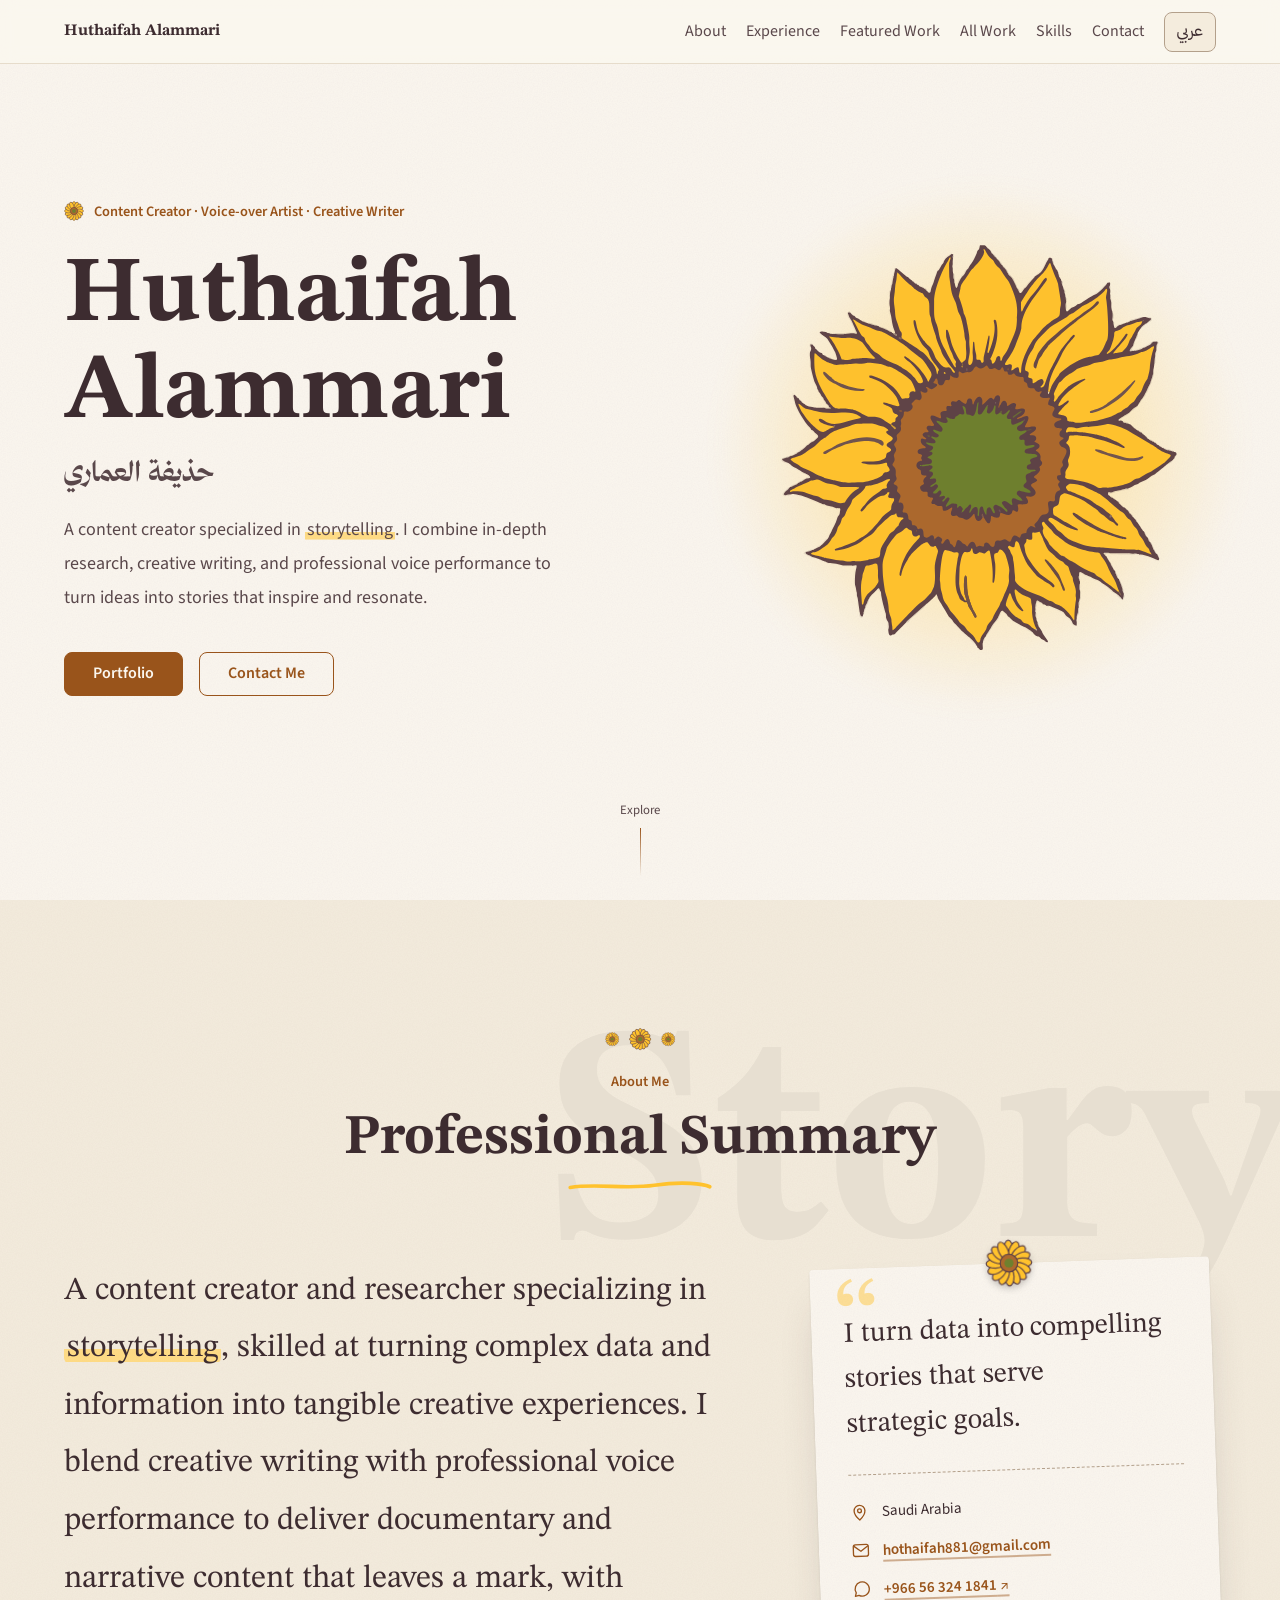
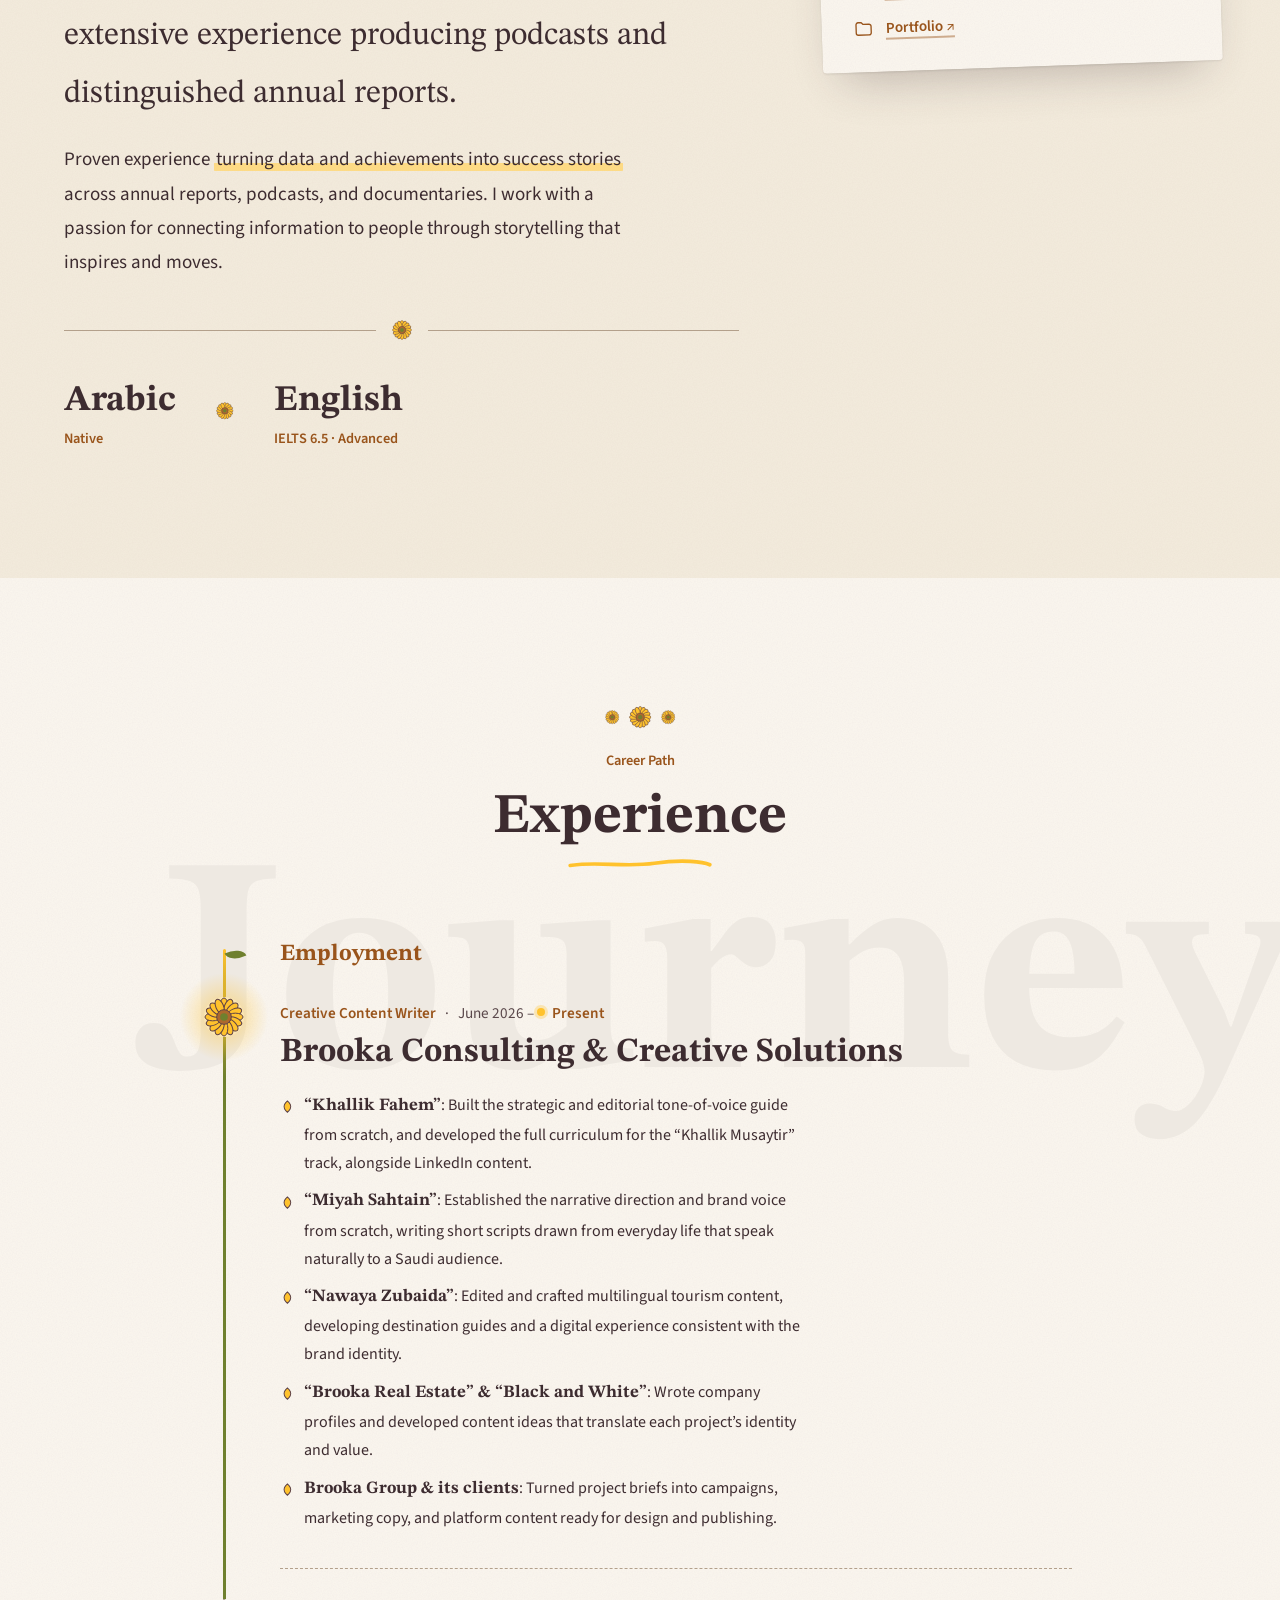
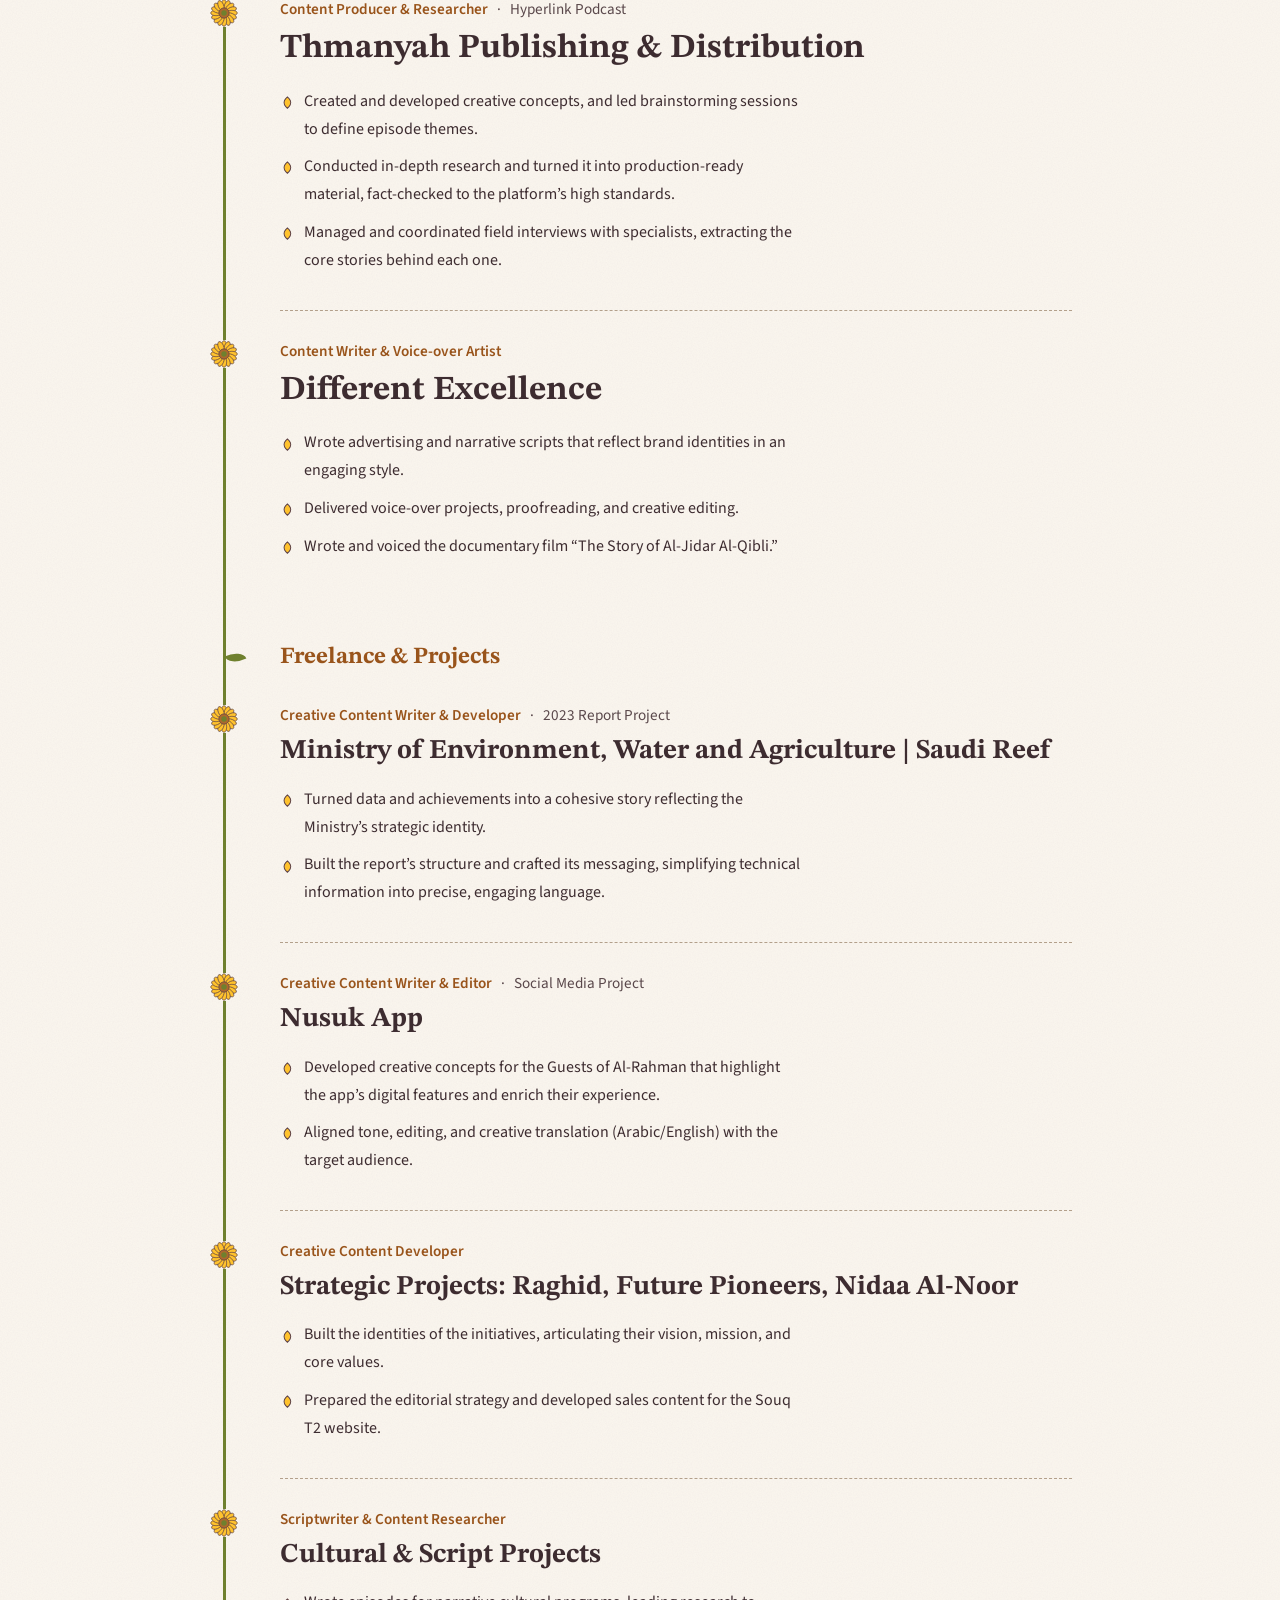
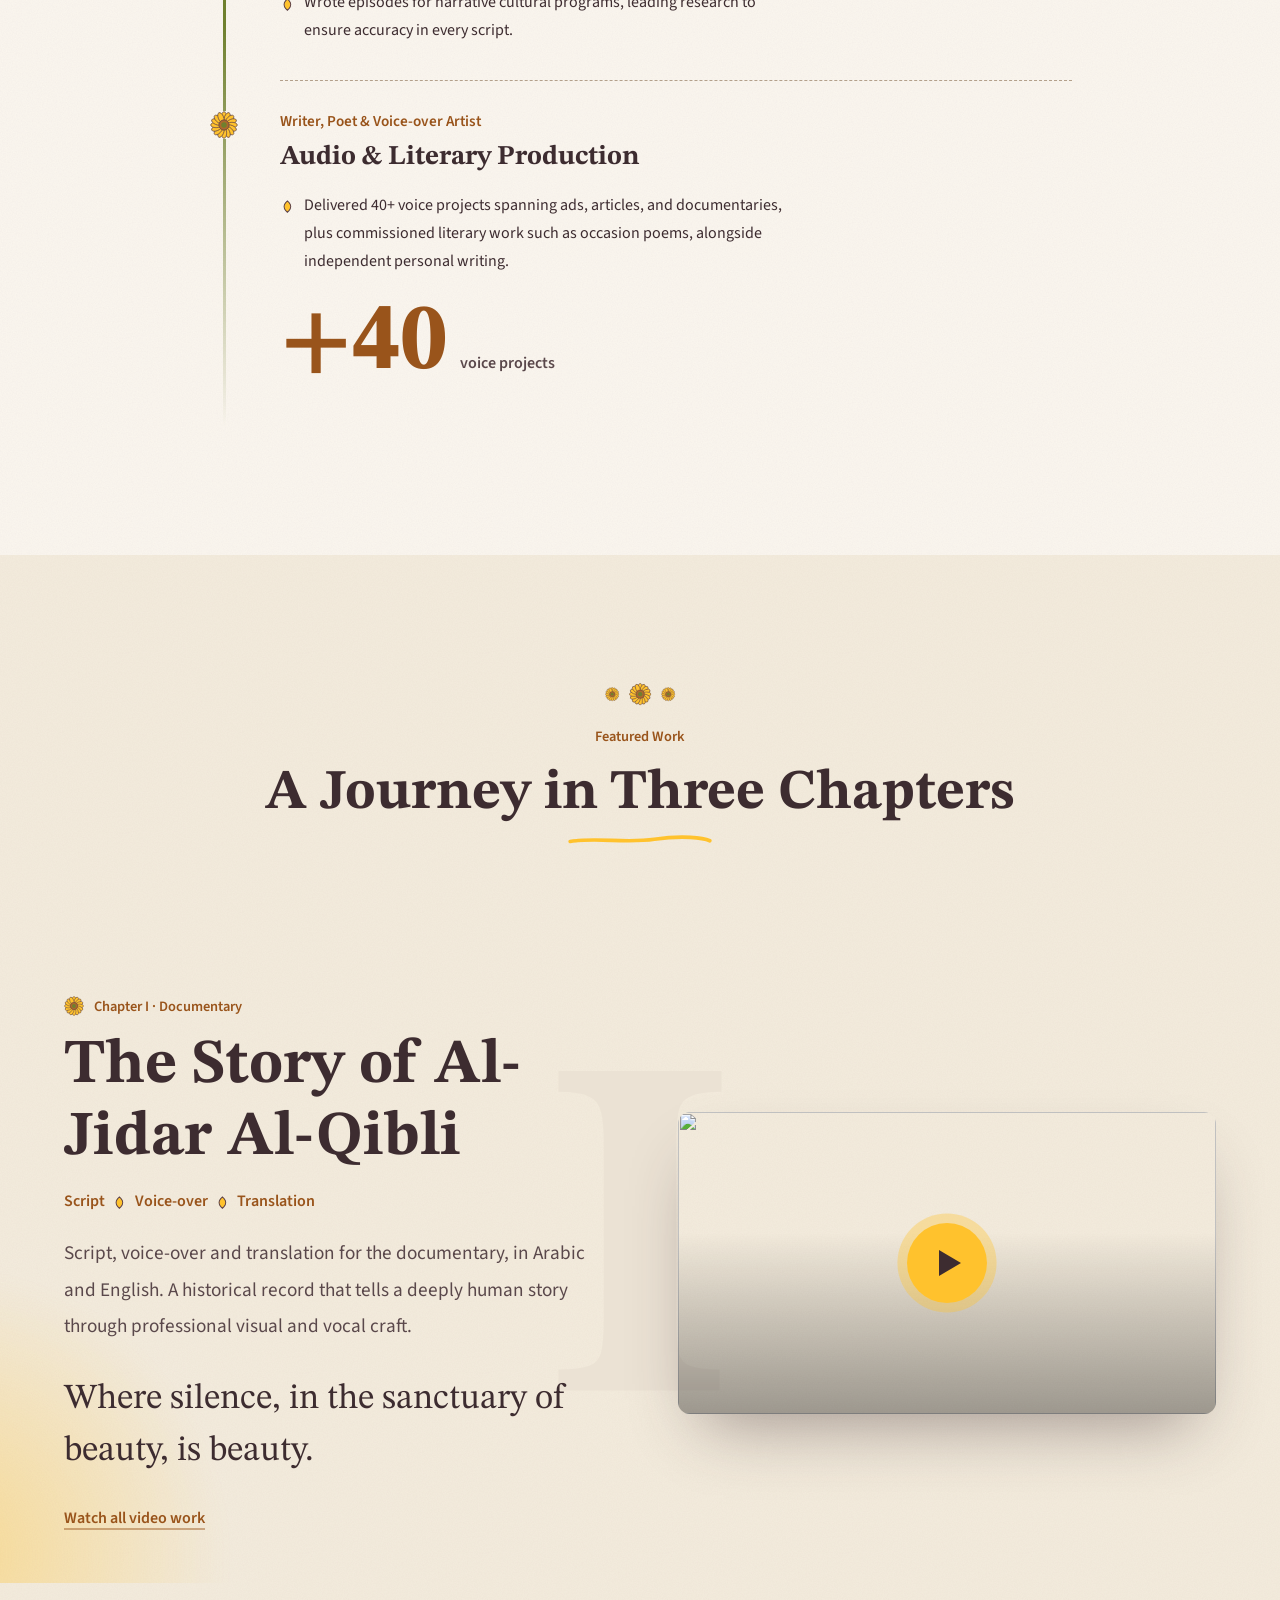
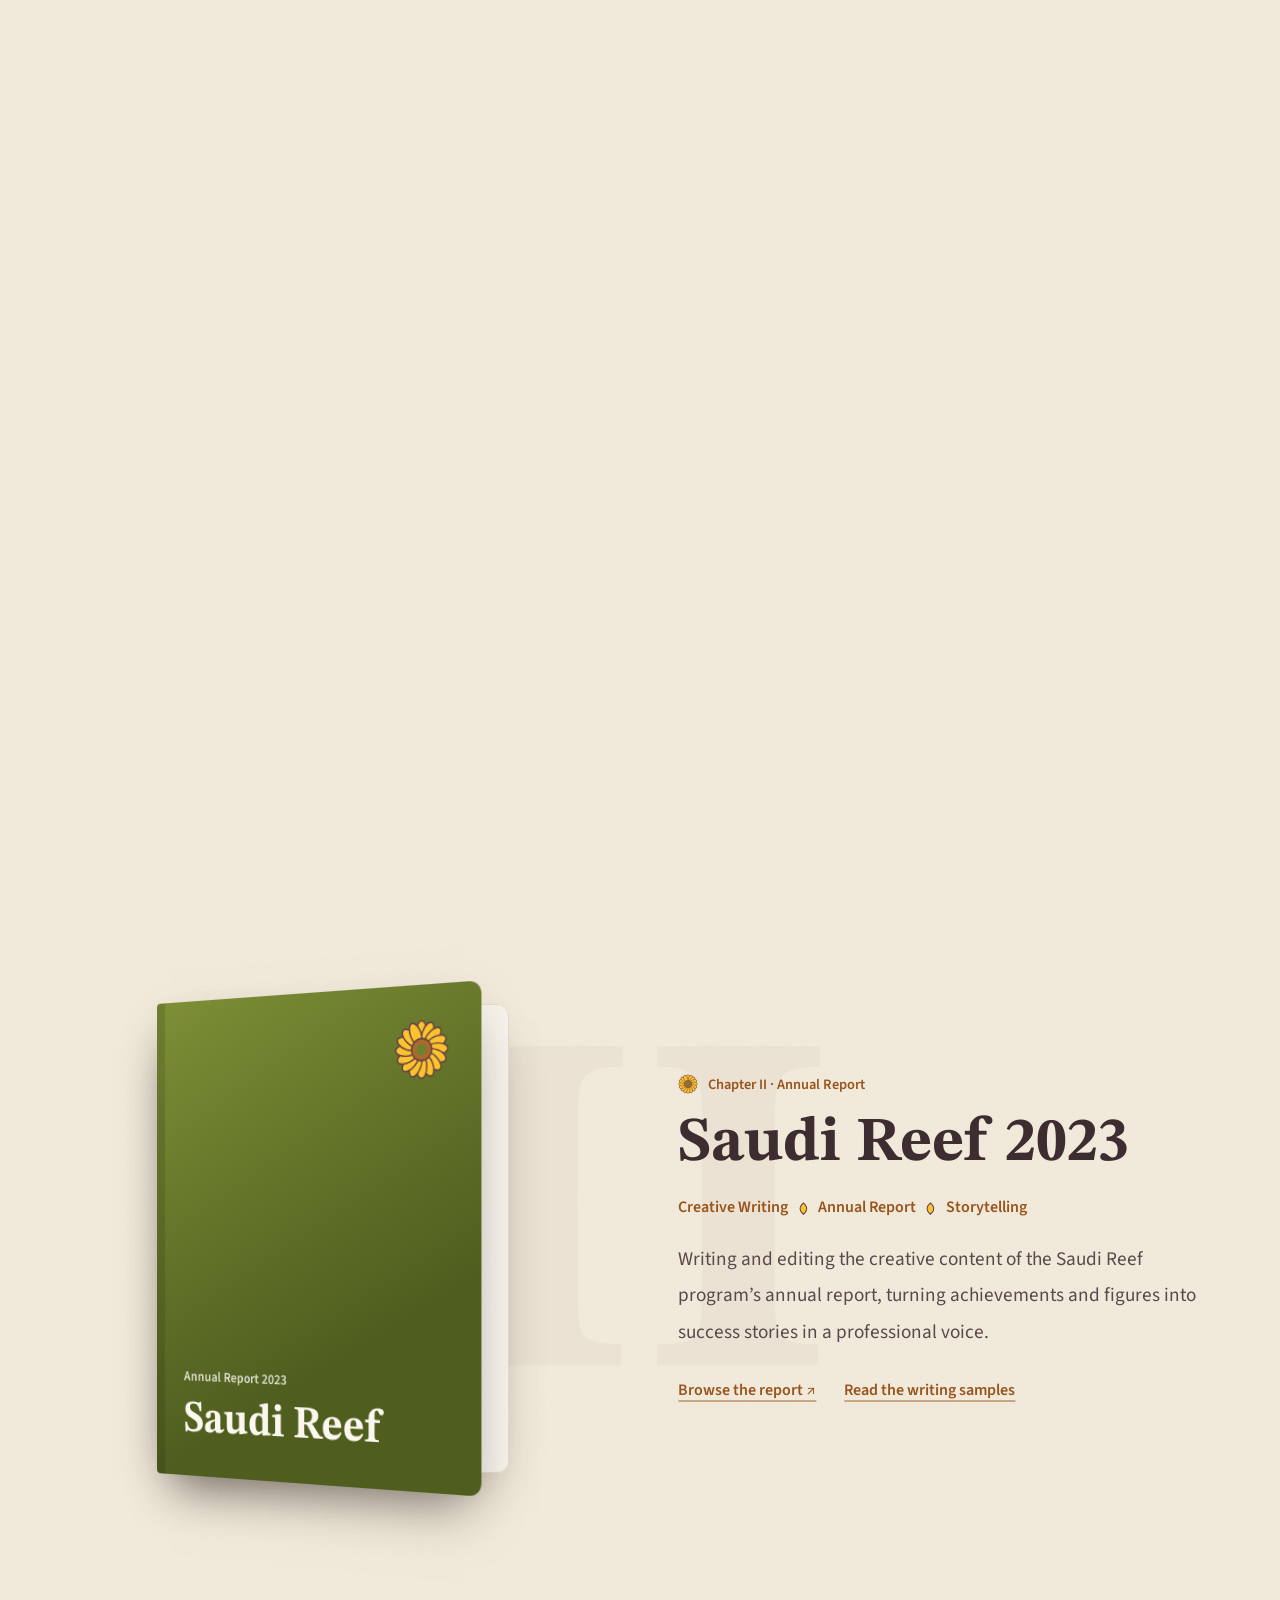
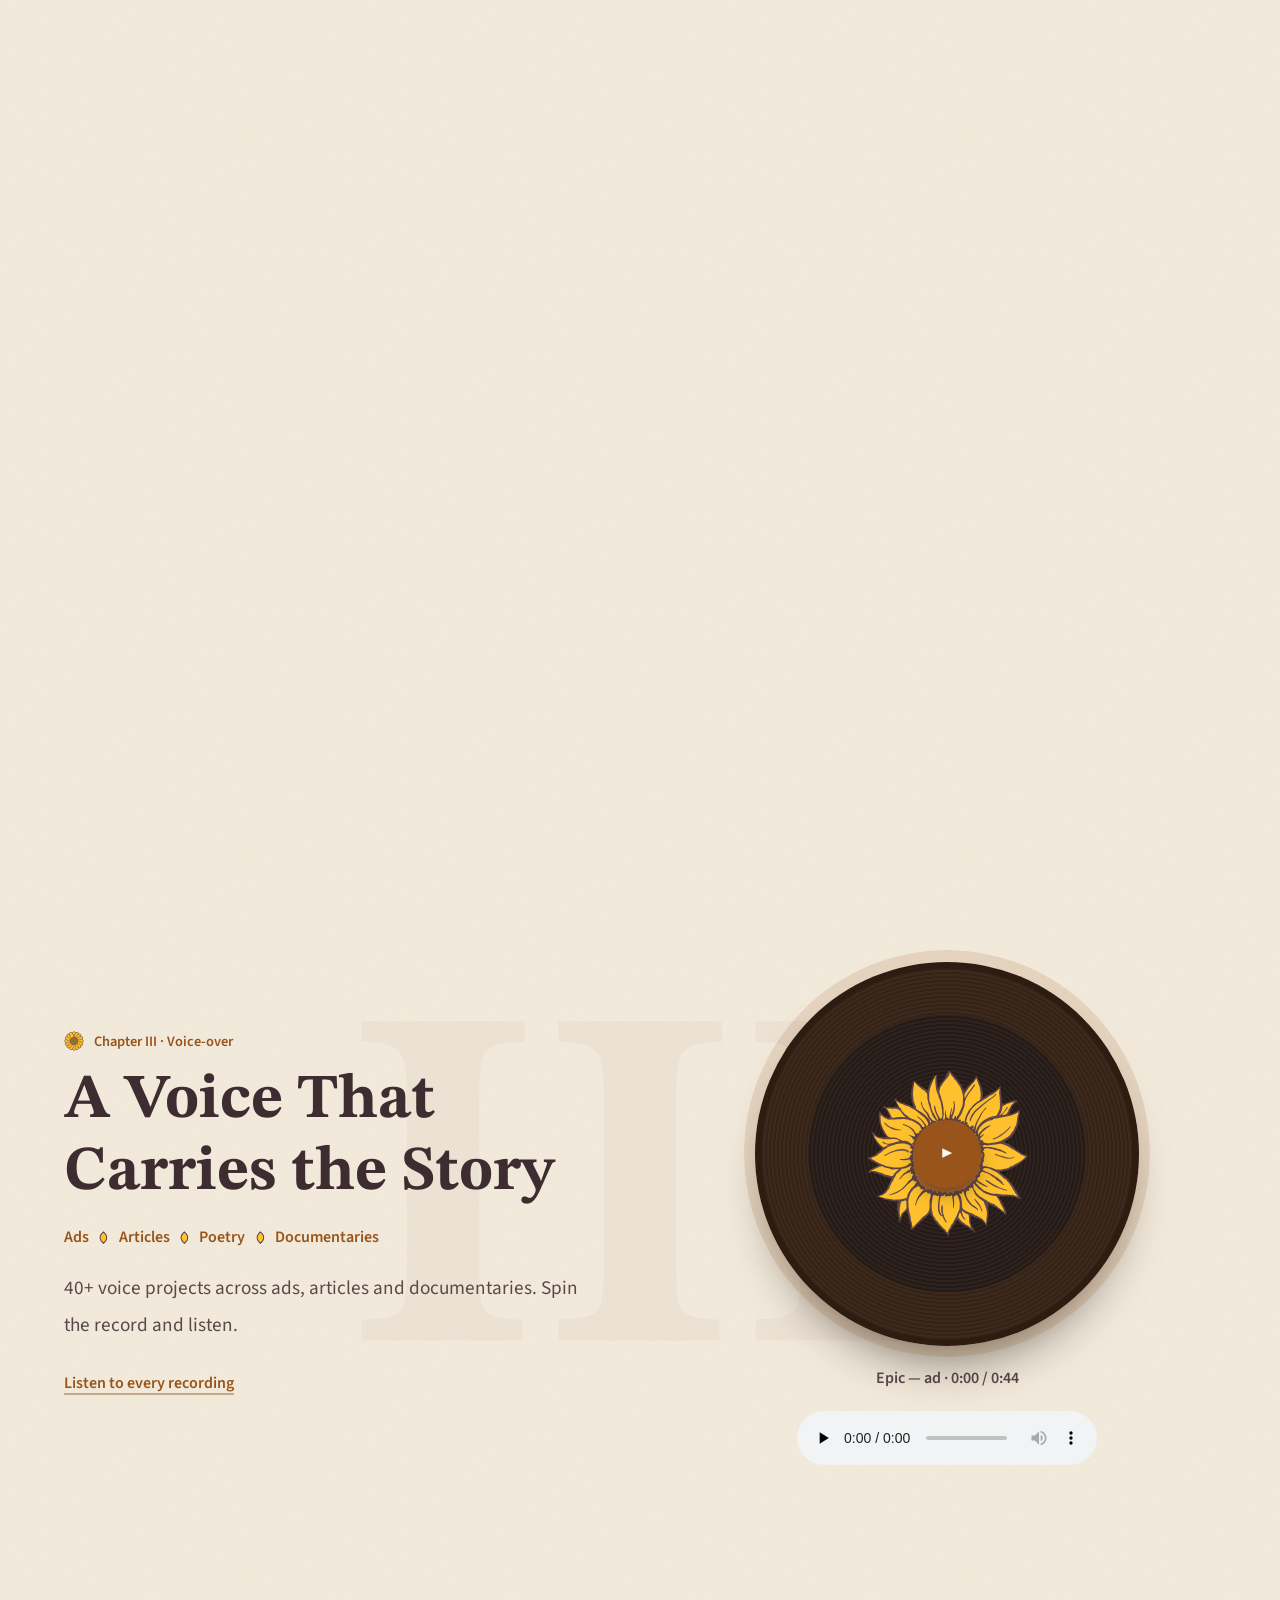
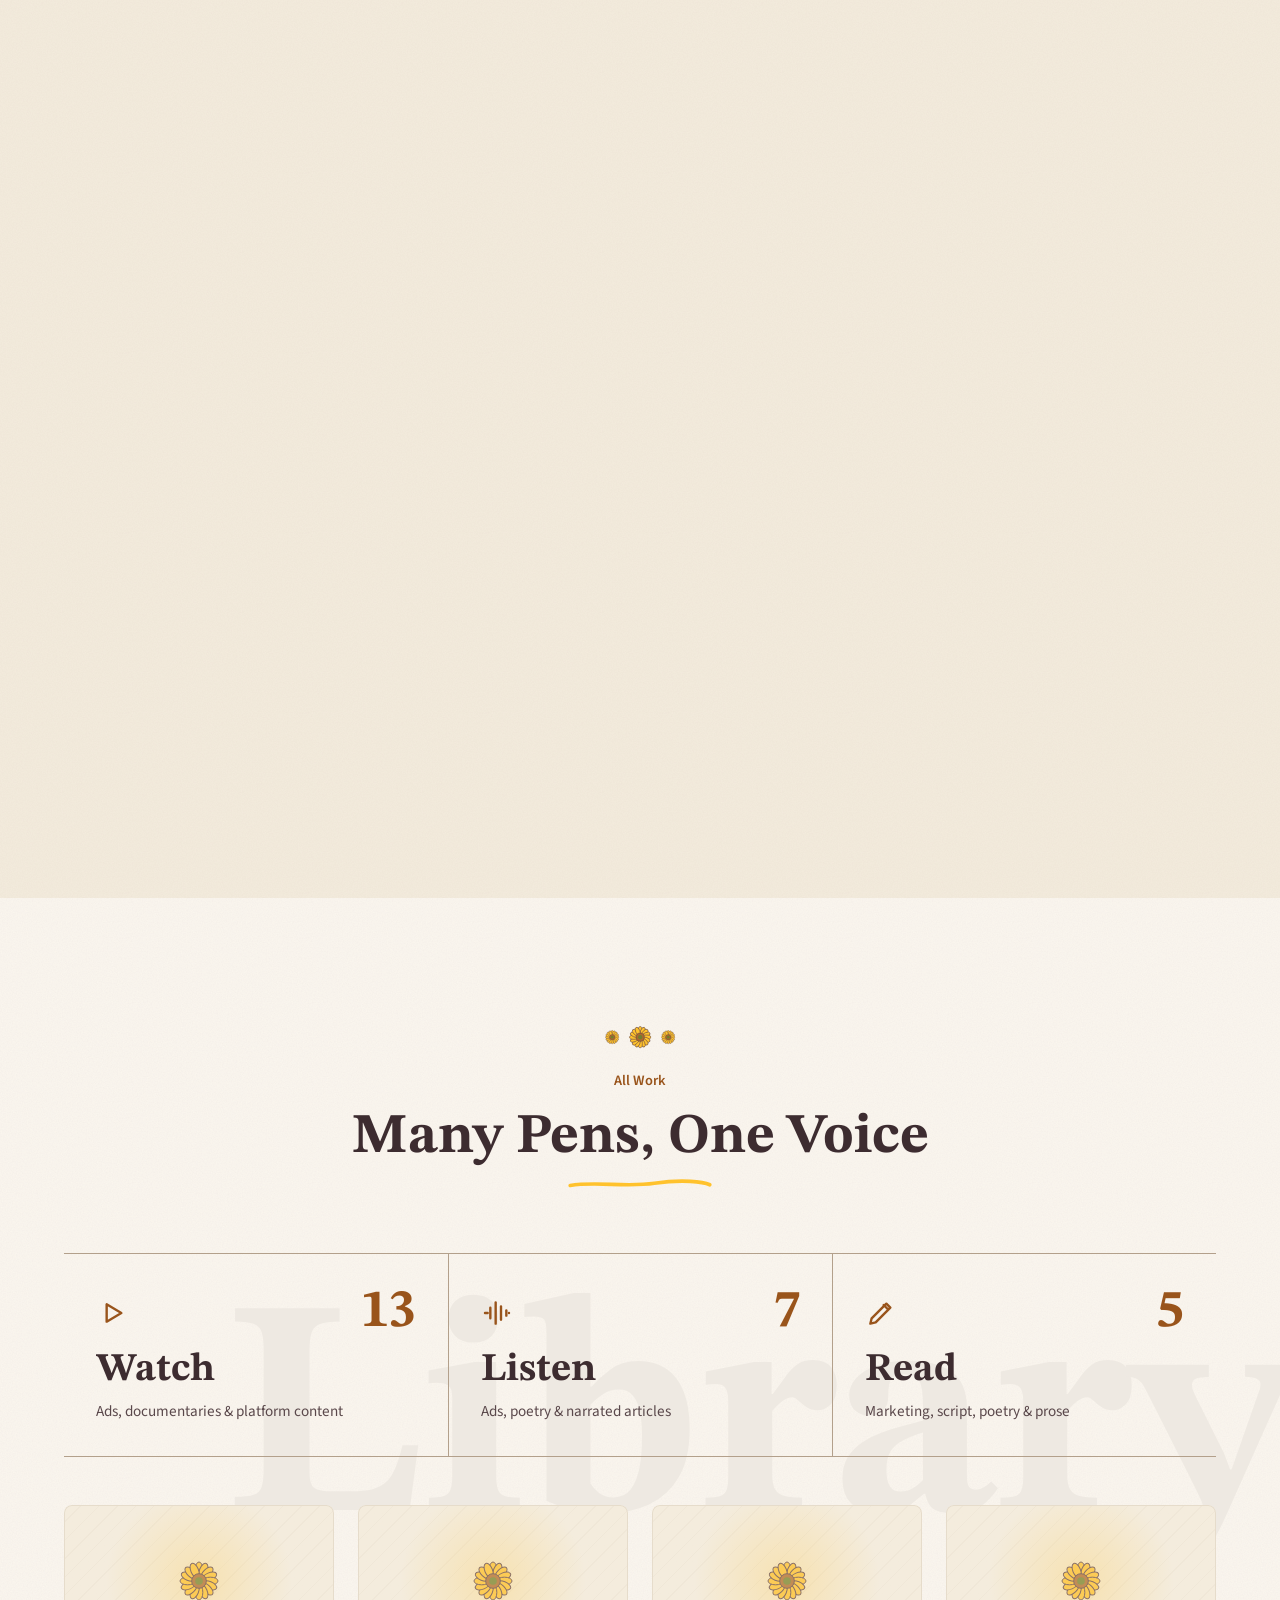
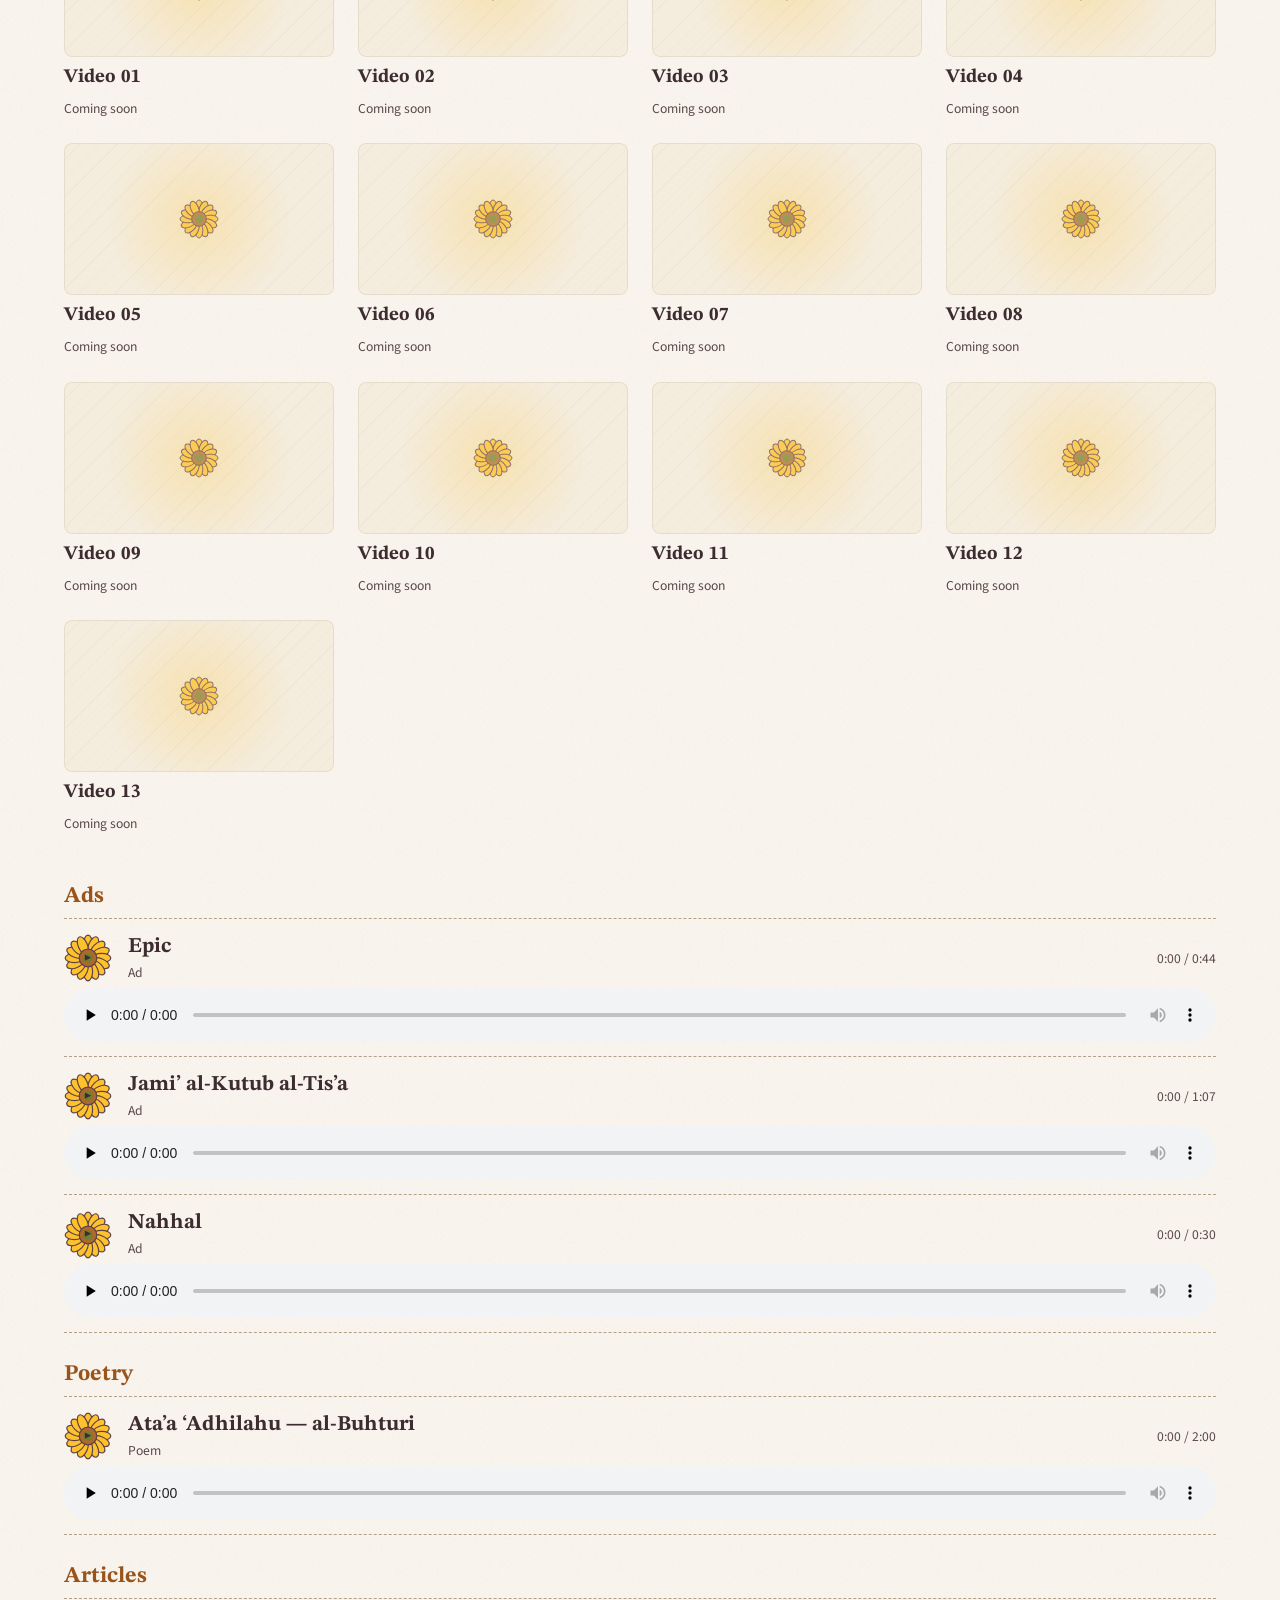
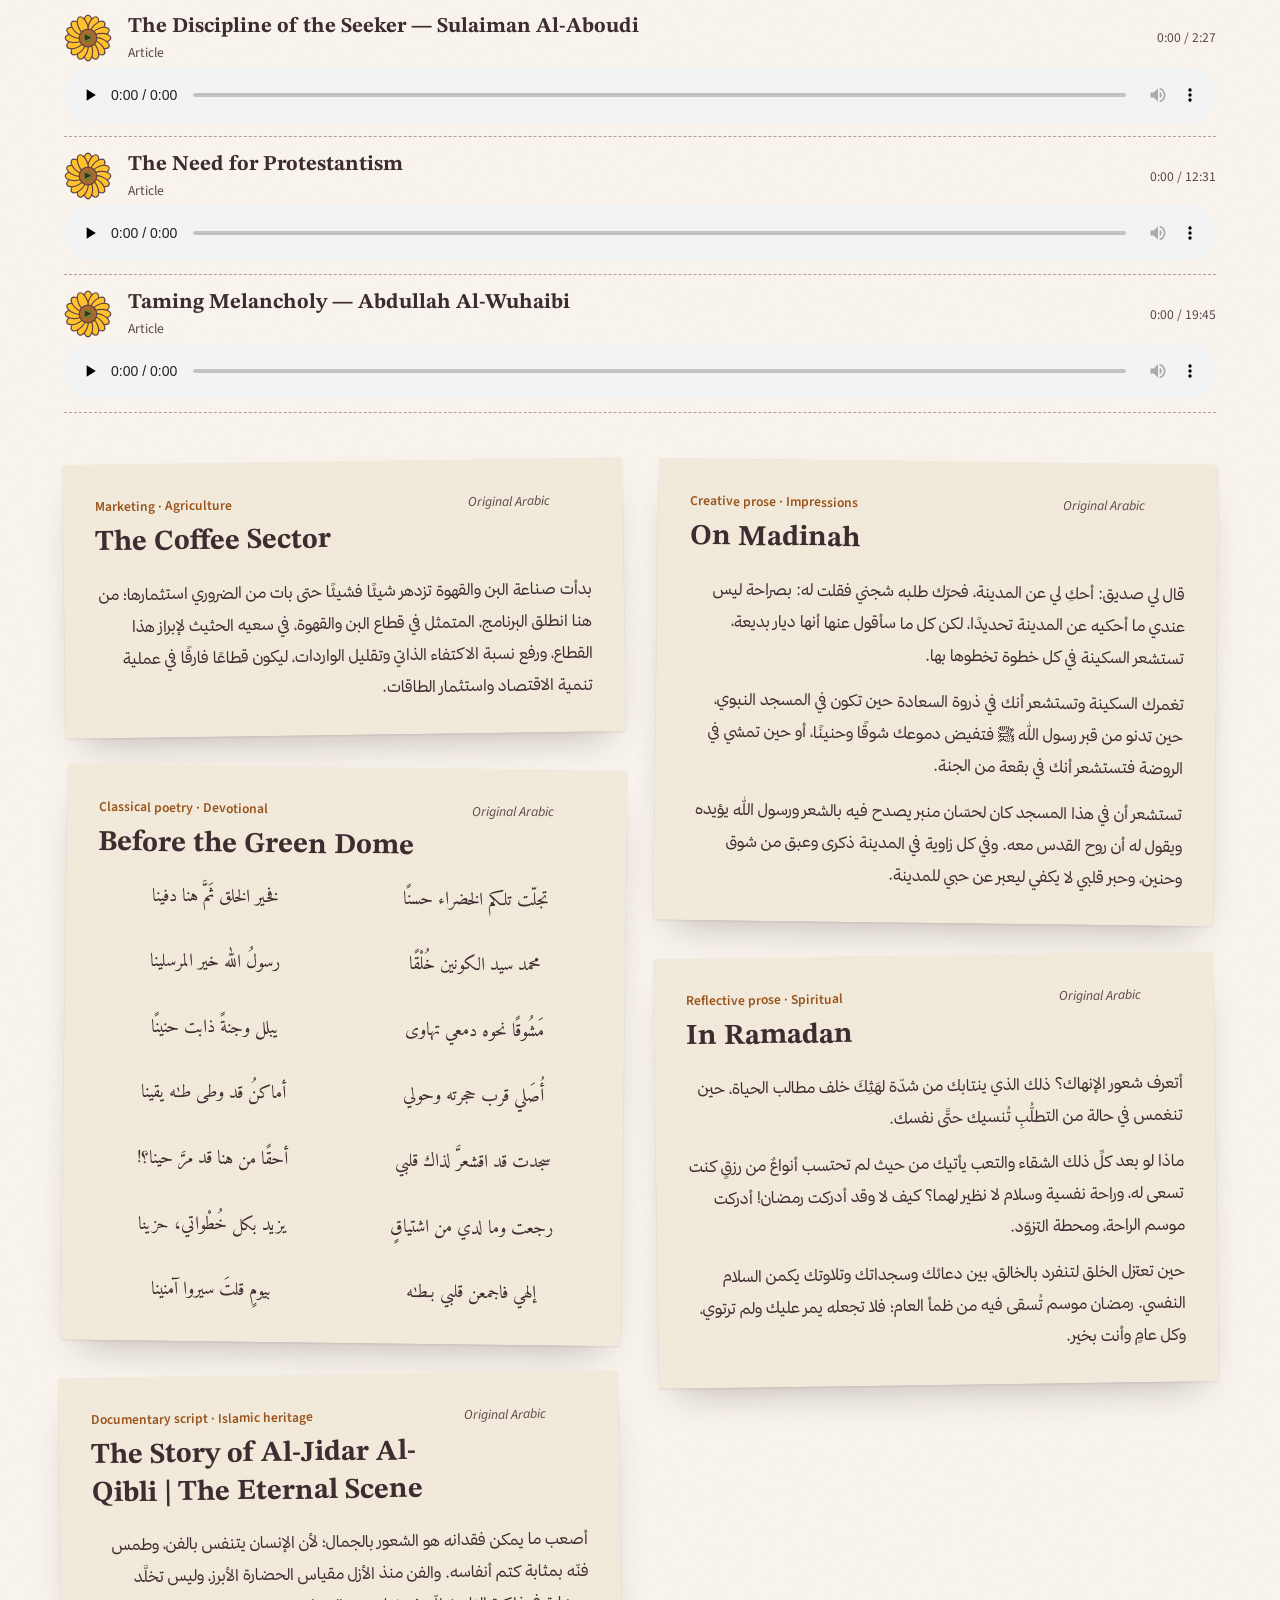
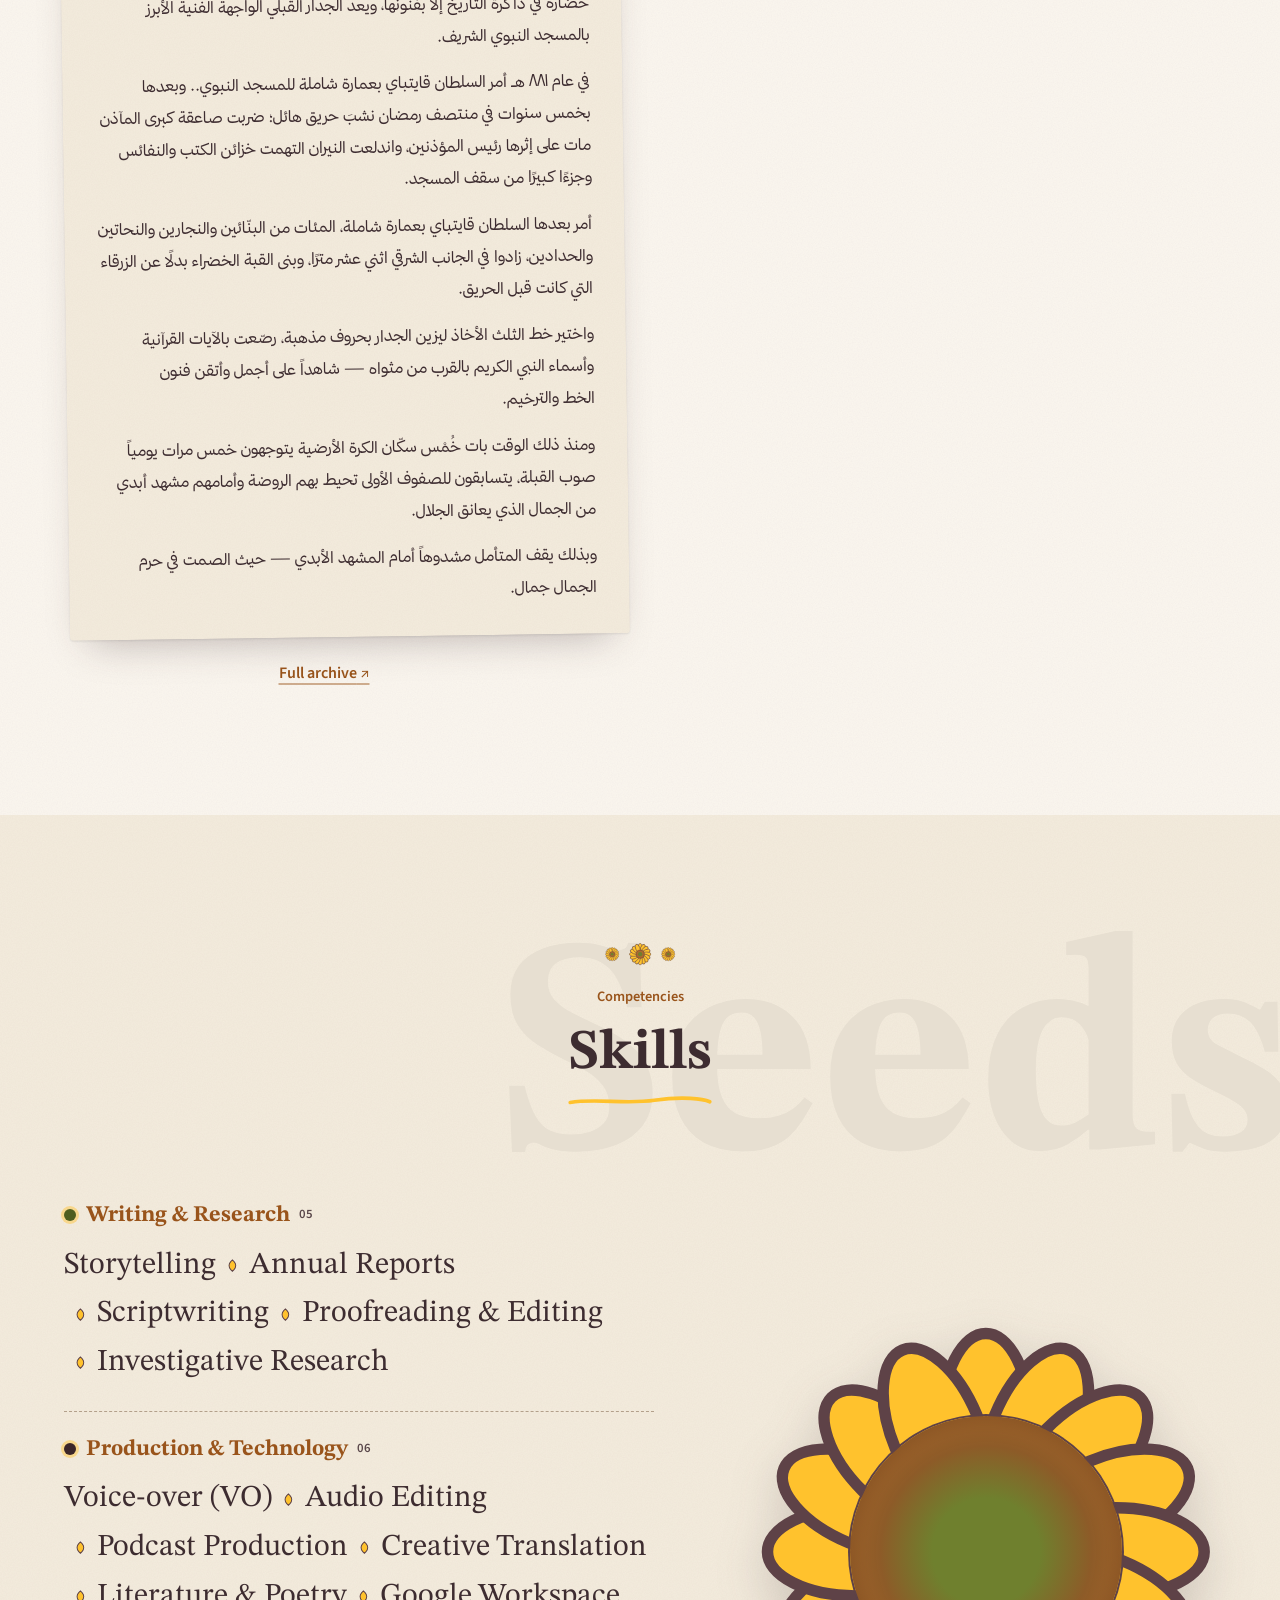
==== en/index.html @ 612395bb "Arabic fonts: Thmanyah Sans and Serif Display, packaged inside fonts.css" ====
<!doctype html>
<html lang="en" dir="ltr"
      x-data="{ theme: $persist(matchMedia('(prefers-color-scheme: dark)').matches ? 'dark' : 'light').as('theme'), active: '', open: false }"
      x-init="$el.classList.add('alpine')"
      :data-theme="theme">
<head>
  <meta charset="utf-8">
  <meta name="viewport" content="width=device-width, initial-scale=1, viewport-fit=cover">
  <title>Huthaifah Alammari — Content Creator · Voice-over Artist · Creative Writer</title>
  <meta name="description" content="Huthaifah Alammari — Content Creator · Voice-over Artist · Creative Writer.">
  <meta name="color-scheme" content="light dark">
  <link rel="icon" href="../assets/favicon.svg" type="image/svg+xml">
  <!-- Browser bar colour (Safari / Chrome on Android), kept in sync with the theme -->
  <meta name="theme-color" content="#fbf7ef" :content="theme === 'dark' ? '#2a231e' : '#fbf7ef'">

  <!-- Link previews (WhatsApp, LinkedIn, X…) -->
  <meta property="og:type" content="website">
  <meta property="og:title" content="Huthaifah Alammari">
  <meta property="og:description" content="Content Creator · Voice-over Artist · Creative Writer">

  <!-- Fill in once the domain is known
  <link rel="canonical" href="https://example.com/en/">
  <link rel="alternate" hreflang="ar" href="https://example.com/">
  <link rel="alternate" hreflang="en" href="https://example.com/en/">
  <link rel="alternate" hreflang="x-default" href="https://example.com/">
  <meta property="og:url" content="https://example.com/en/">
  <meta property="og:image" content="https://example.com/og.jpg">
  -->

  <!-- Apply saved theme before first paint (Alpine loads deferred, too late to prevent a flash) -->
  <script>
    (() => {
      document.documentElement.classList.add('js');
      let theme;
      try { theme = JSON.parse(localStorage.getItem('theme')) } catch {}
      theme = theme || (matchMedia('(prefers-color-scheme: dark)').matches ? 'dark' : 'light');
      document.documentElement.dataset.theme = theme;
      document.querySelector('meta[name=theme-color]').content = theme === 'dark' ? '#2a231e' : '#fbf7ef';
    })();
  </script>

  <link rel="preconnect" href="https://fonts.googleapis.com">
  <link rel="preconnect" href="https://fonts.gstatic.com" crossorigin>
  <link rel="stylesheet" href="https://fonts.googleapis.com/css2?family=Amiri:wght@400;700&family=STIX+Two+Text:ital,wght@0,400;0,600;0,700;1,600&family=Source+Sans+3:ital,wght@0,400;0,600;0,700;1,400&display=swap">
  <link rel="stylesheet" href="../assets/fonts.css">
  <link rel="stylesheet" href="../style.css">

  <script defer src="../assets/site.js"></script>
  <!-- Plugins must load before Alpine core -->
  <script defer src="https://cdn.jsdelivr.net/npm/@alpinejs/persist@3.17.4/dist/cdn.min.js"></script>
  <script defer src="https://cdn.jsdelivr.net/npm/@alpinejs/intersect@3.17.4/dist/cdn.min.js"></script>
  <script defer src="https://cdn.jsdelivr.net/npm/alpinejs@3.17.4/dist/cdn.min.js"></script>
</head>

<body>
  <!-- Sunflower mark, reused as the site's ornament -->
  <svg width="0" height="0" style="position:absolute" aria-hidden="true">
    <symbol id="sunflower" viewBox="0 0 24 24">
      <g fill="var(--sun)" stroke="var(--ink-line)" stroke-width=".6"><ellipse cx="12" cy="5.2" rx="2.3" ry="4.6" transform="rotate(0.0 12 12)"/><ellipse cx="12" cy="5.2" rx="2.3" ry="4.6" transform="rotate(22.5 12 12)"/><ellipse cx="12" cy="5.2" rx="2.3" ry="4.6" transform="rotate(45.0 12 12)"/><ellipse cx="12" cy="5.2" rx="2.3" ry="4.6" transform="rotate(67.5 12 12)"/><ellipse cx="12" cy="5.2" rx="2.3" ry="4.6" transform="rotate(90.0 12 12)"/><ellipse cx="12" cy="5.2" rx="2.3" ry="4.6" transform="rotate(112.5 12 12)"/><ellipse cx="12" cy="5.2" rx="2.3" ry="4.6" transform="rotate(135.0 12 12)"/><ellipse cx="12" cy="5.2" rx="2.3" ry="4.6" transform="rotate(157.5 12 12)"/><ellipse cx="12" cy="5.2" rx="2.3" ry="4.6" transform="rotate(180.0 12 12)"/><ellipse cx="12" cy="5.2" rx="2.3" ry="4.6" transform="rotate(202.5 12 12)"/><ellipse cx="12" cy="5.2" rx="2.3" ry="4.6" transform="rotate(225.0 12 12)"/><ellipse cx="12" cy="5.2" rx="2.3" ry="4.6" transform="rotate(247.5 12 12)"/><ellipse cx="12" cy="5.2" rx="2.3" ry="4.6" transform="rotate(270.0 12 12)"/><ellipse cx="12" cy="5.2" rx="2.3" ry="4.6" transform="rotate(292.5 12 12)"/><ellipse cx="12" cy="5.2" rx="2.3" ry="4.6" transform="rotate(315.0 12 12)"/><ellipse cx="12" cy="5.2" rx="2.3" ry="4.6" transform="rotate(337.5 12 12)"/></g>
      <circle cx="12" cy="12" r="4.4" fill="#ac692d" stroke="var(--ink-line)" stroke-width=".6"/>
      <circle cx="12" cy="12" r="2.3" fill="#6f802e"/>
    </symbol>
  </svg>
  <a class="skip-link" href="#main">Skip to content</a>

  <header class="header"
          @click.outside="open = false"
          @keydown.escape.window="if (open) { open = false; $refs.menuBtn.focus() }">
    <div class="container">
      <a class="brand" href="#hero">Huthaifah Alammari</a>

      <nav id="site-nav" class="nav" :class="{ 'is-open': open }"
           @click="$event.target.closest('a') && (open = false)"
           aria-label="Primary">
        <ul>
          <li><a href="#about" :aria-current="active === 'about' && 'location'">About</a></li>
          <li><a href="#experience" :aria-current="active === 'experience' && 'location'">Experience</a></li>
          <li><a href="#featured" :aria-current="active === 'featured' && 'location'">Featured Work</a></li>
          <li><a href="#library" :aria-current="active === 'library' && 'location'">All Work</a></li>
          <li><a href="#skills" :aria-current="active === 'skills' && 'location'">Skills</a></li>
          <li><a href="#contact" :aria-current="active === 'contact' && 'location'">Contact</a></li>
        </ul>
      </nav>

      <div class="actions">
        <a class="btn" href="../" hreflang="ar" lang="ar">عربي</a>

        <button type="button" class="btn" x-cloak
                @click="theme = theme === 'dark' ? 'light' : 'dark'"
                :aria-pressed="theme === 'dark'">
          <span aria-hidden="true" x-text="theme === 'dark' ? '☀' : '☾'"></span>
          <span class="sr-only">Dark mode</span>
        </button>

        <button type="button" class="btn menu-btn" x-ref="menuBtn" x-cloak
                @click="open = !open" :aria-expanded="open" aria-controls="site-nav"
                aria-label="Menu">
          <span></span><span></span><span></span>
        </button>
      </div>
    </div>
  </header>

  <main id="main" tabindex="-1">
    <section id="hero" class="hero" x-intersect.margin.-50%.0px="active = $el.id" aria-labelledby="hero-title">
      <div class="container">
        <div class="hero-text">
          <p class="eyebrow"><svg class="mark" aria-hidden="true"><use href="#sunflower"/></svg>Content Creator · Voice-over Artist · Creative Writer</p>
          <h1 id="hero-title">
            Huthaifah Alammari
            <span class="hero-alt" lang="ar">حذيفة العماري</span>
          </h1>
          <p class="hero-desc">A content creator specialized in <mark class="hl">storytelling</mark>. I combine in-depth research, creative writing, and professional voice performance to turn ideas into stories that inspire and resonate.</p>
          <div class="hero-actions">
            <a class="btn-primary" href="https://drive.google.com/drive/folders/1adrf3SVzUqDVwgOwex_jtM6HRGi3OKk7" target="_blank" rel="noopener">Portfolio</a>
            <a class="btn-secondary" href="#contact">Contact Me</a>
          </div>
        </div>
        <div class="hero-art">
          <img class="hero-flower" src="../assets/sunflower.svg" alt="" width="620" height="620" fetchpriority="high">
        </div>
      </div>
      <div class="scroll-hint" aria-hidden="true">Explore<span></span></div>
    </section>

    <section id="about" class="section about" x-intersect.margin.-50%.0px="active = $el.id" aria-labelledby="about-title">
      <span class="bg-word" aria-hidden="true">Story</span>
      <div class="container">
        <header class="sec-head reveal" x-intersect.once="$el.classList.add('is-in')">
          <div class="ornament" aria-hidden="true" :class="{ 'is-spinning': active === $el.closest('section').id }"><svg class="mark" aria-hidden="true"><use href="#sunflower"/></svg><svg class="mark" aria-hidden="true"><use href="#sunflower"/></svg><svg class="mark" aria-hidden="true"><use href="#sunflower"/></svg></div>
          <p class="eyebrow">About Me</p>
          <h2 id="about-title">Professional Summary</h2>
          <svg class="scribble" viewBox="0 0 200 14" aria-hidden="true"><path pathLength="1" d="M3 9 C40 3 80 12 120 6 S188 4 197 8"/></svg>
        </header>

        <div class="about-grid">
          <div class="about-story reveal" style="--d: 1" x-intersect.once="$el.classList.add('is-in')">
            <p class="lead">A content creator and researcher specializing in <mark class="hl">storytelling</mark>, skilled at turning complex data and information into tangible creative experiences. I blend creative writing with professional voice performance to deliver documentary and narrative content that leaves a mark, with extensive experience producing podcasts and distinguished annual reports.</p>
            <p>Proven experience <mark class="hl">turning data and achievements into success stories</mark> across annual reports, podcasts, and documentaries. I work with a passion for connecting information to people through storytelling that inspires and moves.</p>

            <div class="divider" aria-hidden="true"><svg class="mark" aria-hidden="true"><use href="#sunflower"/></svg></div>

            <ul class="langs" aria-label="Languages">
            <li><span class="lang-name">Arabic</span><span class="lang-level">Native</span></li>
            <li aria-hidden="true"><svg class="mark" aria-hidden="true"><use href="#sunflower"/></svg></li>
            <li><span class="lang-name">English</span><span class="lang-level">IELTS 6.5 · Advanced</span></li>
            </ul>
          </div>

          <div class="reveal" style="--d: 2" x-intersect.once="$el.classList.add('is-in')">
            <div class="note">
              <svg class="mark note-pin" aria-hidden="true"><use href="#sunflower"/></svg>
              <blockquote class="note-quote"><p>I turn data into compelling stories that serve strategic goals.</p></blockquote>
              <ul class="facts" aria-label="Contact details">
                <li><svg class="icon" viewBox="0 0 24 24" aria-hidden="true"><path d="M12 21s-6.5-5.6-6.5-11a6.5 6.5 0 0 1 13 0c0 5.4-6.5 11-6.5 11z"/><circle cx="12" cy="10" r="2.3"/></svg><span>Saudi Arabia</span></li>
                <li><svg class="icon" viewBox="0 0 24 24" aria-hidden="true"><rect x="3" y="5" width="18" height="14" rx="2.5"/><path d="m3.8 6.8 8.2 6.2 8.2-6.2"/></svg><a class="link" href="mailto:hothaifah881@gmail.com" dir="ltr">hothaifah881@gmail.com</a></li>
                <li><svg class="icon" viewBox="0 0 24 24" aria-hidden="true"><path d="M20.5 11.5a8.5 8.5 0 0 1-12.6 7.4L3.5 20l1.2-4.2a8.5 8.5 0 1 1 15.8-4.3z"/></svg><a class="link" href="https://wa.link/y2zhos" target="_blank" rel="noopener" dir="ltr">+966 56 324 1841</a></li>
                <li><svg class="icon" viewBox="0 0 24 24" aria-hidden="true"><path d="M3 7.5A2.5 2.5 0 0 1 5.5 5h3.8l2.2 2.2h7a2.5 2.5 0 0 1 2.5 2.5v7.8a2.5 2.5 0 0 1-2.5 2.5h-13A2.5 2.5 0 0 1 3 17.5z"/></svg><a class="link" href="https://drive.google.com/drive/folders/1adrf3SVzUqDVwgOwex_jtM6HRGi3OKk7" target="_blank" rel="noopener">Portfolio</a></li>
              </ul>
            </div>
          </div>
        </div>
      </div>
    </section>

    <section id="experience" class="section experience" x-intersect.margin.-50%.0px="active = $el.id" aria-labelledby="experience-title">
      <span class="bg-word" aria-hidden="true">Journey</span>
      <div class="container">
        <header class="sec-head reveal" x-intersect.once="$el.classList.add('is-in')">
          <div class="ornament" aria-hidden="true" :class="{ 'is-spinning': active === $el.closest('section').id }"><svg class="mark" aria-hidden="true"><use href="#sunflower"/></svg><svg class="mark" aria-hidden="true"><use href="#sunflower"/></svg><svg class="mark" aria-hidden="true"><use href="#sunflower"/></svg></div>
          <p class="eyebrow">Career Path</p>
          <h2 id="experience-title">Experience</h2>
          <svg class="scribble" viewBox="0 0 200 14" aria-hidden="true"><path pathLength="1" d="M3 9 C40 3 80 12 120 6 S188 4 197 8"/></svg>
        </header>

        <div class="stem">
          <h3 class="stem-group">Employment</h3>

          <article class="job is-current reveal" x-intersect.once="$el.classList.add('is-in')">
            <span class="bud" aria-hidden="true"><svg class="mark" aria-hidden="true"><use href="#sunflower"/></svg></span>
            <p class="job-meta"><span class="job-role">Creative Content Writer</span><time class="job-time" datetime="2026-06">June 2026 – <span class="now">Present</span></time></p>
            <h4 class="job-org">Brooka Consulting &amp; Creative Solutions</h4>
            <ul class="petals">
              <li><strong class="client">“Khallik Fahem”</strong>: Built the strategic and editorial tone-of-voice guide from scratch, and developed the full curriculum for the “Khallik Musaytir” track, alongside LinkedIn content.</li>
              <li><strong class="client">“Miyah Sahtain”</strong>: Established the narrative direction and brand voice from scratch, writing short scripts drawn from everyday life that speak naturally to a Saudi audience.</li>
              <li><strong class="client">“Nawaya Zubaida”</strong>: Edited and crafted multilingual tourism content, developing destination guides and a digital experience consistent with the brand identity.</li>
              <li><strong class="client">“Brooka Real Estate” &amp; “Black and White”</strong>: Wrote company profiles and developed content ideas that translate each project’s identity and value.</li>
              <li><strong class="client">Brooka Group &amp; its clients</strong>: Turned project briefs into campaigns, marketing copy, and platform content ready for design and publishing.</li>
            </ul>
          </article>

          <article class="job reveal" x-intersect.once="$el.classList.add('is-in')">
            <span class="bud" aria-hidden="true"><svg class="mark" aria-hidden="true"><use href="#sunflower"/></svg></span>
            <p class="job-meta"><span class="job-role">Content Producer &amp; Researcher</span><span class="job-sub">Hyperlink Podcast</span></p>
            <h4 class="job-org">Thmanyah Publishing &amp; Distribution</h4>
            <ul class="petals">
              <li>Created and developed creative concepts, and led brainstorming sessions to define episode themes.</li>
              <li>Conducted in-depth research and turned it into production-ready material, fact-checked to the platform’s high standards.</li>
              <li>Managed and coordinated field interviews with specialists, extracting the core stories behind each one.</li>
            </ul>
          </article>

          <article class="job reveal" x-intersect.once="$el.classList.add('is-in')">
            <span class="bud" aria-hidden="true"><svg class="mark" aria-hidden="true"><use href="#sunflower"/></svg></span>
            <p class="job-meta"><span class="job-role">Content Writer &amp; Voice-over Artist</span></p>
            <h4 class="job-org">Different Excellence</h4>
            <ul class="petals">
              <li>Wrote advertising and narrative scripts that reflect brand identities in an engaging style.</li>
              <li>Delivered voice-over projects, proofreading, and creative editing.</li>
              <li>Wrote and voiced the documentary film “The Story of Al-Jidar Al-Qibli.”</li>
            </ul>
          </article>

          <h3 class="stem-group">Freelance &amp; Projects</h3>

          <article class="job job--small reveal" x-intersect.once="$el.classList.add('is-in')">
            <span class="bud" aria-hidden="true"><svg class="mark" aria-hidden="true"><use href="#sunflower"/></svg></span>
            <p class="job-meta"><span class="job-role">Creative Content Writer &amp; Developer</span><span class="job-sub">2023 Report Project</span></p>
            <h4 class="job-org">Ministry of Environment, Water and Agriculture | Saudi Reef</h4>
            <ul class="petals">
              <li>Turned data and achievements into a cohesive story reflecting the Ministry’s strategic identity.</li>
              <li>Built the report’s structure and crafted its messaging, simplifying technical information into precise, engaging language.</li>
            </ul>
          </article>

          <article class="job job--small reveal" x-intersect.once="$el.classList.add('is-in')">
            <span class="bud" aria-hidden="true"><svg class="mark" aria-hidden="true"><use href="#sunflower"/></svg></span>
            <p class="job-meta"><span class="job-role">Creative Content Writer &amp; Editor</span><span class="job-sub">Social Media Project</span></p>
            <h4 class="job-org">Nusuk App</h4>
            <ul class="petals">
              <li>Developed creative concepts for the Guests of Al-Rahman that highlight the app’s digital features and enrich their experience.</li>
              <li>Aligned tone, editing, and creative translation (Arabic/English) with the target audience.</li>
            </ul>
          </article>

          <article class="job job--small reveal" x-intersect.once="$el.classList.add('is-in')">
            <span class="bud" aria-hidden="true"><svg class="mark" aria-hidden="true"><use href="#sunflower"/></svg></span>
            <p class="job-meta"><span class="job-role">Creative Content Developer</span></p>
            <h4 class="job-org">Strategic Projects: Raghid, Future Pioneers, Nidaa Al-Noor</h4>
            <ul class="petals">
              <li>Built the identities of the initiatives, articulating their vision, mission, and core values.</li>
              <li>Prepared the editorial strategy and developed sales content for the Souq T2 website.</li>
            </ul>
          </article>

          <article class="job job--small reveal" x-intersect.once="$el.classList.add('is-in')">
            <span class="bud" aria-hidden="true"><svg class="mark" aria-hidden="true"><use href="#sunflower"/></svg></span>
            <p class="job-meta"><span class="job-role">Scriptwriter &amp; Content Researcher</span></p>
            <h4 class="job-org">Cultural &amp; Script Projects</h4>
            <ul class="petals">
              <li>Wrote episodes for narrative cultural programs, leading research to ensure accuracy in every script.</li>
            </ul>
          </article>

          <article class="job job--small reveal" x-intersect.once="$el.classList.add('is-in')">
            <span class="bud" aria-hidden="true"><svg class="mark" aria-hidden="true"><use href="#sunflower"/></svg></span>
            <p class="job-meta"><span class="job-role">Writer, Poet &amp; Voice-over Artist</span></p>
            <h4 class="job-org">Audio &amp; Literary Production</h4>
            <ul class="petals">
              <li>Delivered 40+ voice projects spanning ads, articles, and documentaries, plus commissioned literary work such as occasion poems, alongside independent personal writing.</li>
            </ul>
            <p class="stat" aria-hidden="true"><span class="stat-num" dir="ltr" x-data="{ n: 40, count() { if (matchMedia('(prefers-reduced-motion: reduce)').matches) return; this.n = 0; const t = setInterval(() => { if (++this.n >= 40) clearInterval(t) }, 30) } }" x-intersect.once="count()" x-text="'+' + n">+40</span><span class="stat-label">voice projects</span></p>
          </article>
        </div>
      </div>
    </section>

    <section id="featured" class="section journey" x-data="{ ch: 0, inJourney: false }"
             x-intersect.margin.-50%.0px="active = $el.id" x-intersect:enter="inJourney = true" x-intersect:leave="inJourney = false"
             aria-labelledby="featured-title">
      <!-- The sun crosses the sky as you travel through the chapters -->
      <div class="journey-sky" aria-hidden="true"><span class="sun"></span></div>

      <div class="container">
        <header class="sec-head reveal" x-intersect.once="$el.classList.add('is-in')">
          <div class="ornament" aria-hidden="true" :class="{ 'is-spinning': active === $el.closest('section').id }"><svg class="mark" aria-hidden="true"><use href="#sunflower"/></svg><svg class="mark" aria-hidden="true"><use href="#sunflower"/></svg><svg class="mark" aria-hidden="true"><use href="#sunflower"/></svg></div>
          <p class="eyebrow">Featured Work</p>
          <h2 id="featured-title">A Journey in Three Chapters</h2>
          <svg class="scribble" viewBox="0 0 200 14" aria-hidden="true"><path pathLength="1" d="M3 9 C40 3 80 12 120 6 S188 4 197 8"/></svg>
        </header>
      </div>

      <nav class="rail" :class="{ 'is-on': inJourney }" aria-label="Journey chapters">
        <ol><li><a href="#ch-1" :class="{ 'is-active': ch === 1 }" :aria-current="ch === 1 && 'step'"><span class="rail-bud"><svg class="mark" aria-hidden="true"><use href="#sunflower"/></svg></span><span class="rail-num">I</span><span class="sr-only">Chapter one</span></a></li><li><a href="#ch-2" :class="{ 'is-active': ch === 2 }" :aria-current="ch === 2 && 'step'"><span class="rail-bud"><svg class="mark" aria-hidden="true"><use href="#sunflower"/></svg></span><span class="rail-num">II</span><span class="sr-only">Chapter two</span></a></li><li><a href="#ch-3" :class="{ 'is-active': ch === 3 }" :aria-current="ch === 3 && 'step'"><span class="rail-bud"><svg class="mark" aria-hidden="true"><use href="#sunflower"/></svg></span><span class="rail-num">III</span><span class="sr-only">Chapter three</span></a></li></ol>
      </nav>

      <!-- Chapter I: watch -->
      <article id="ch-1" class="chapter" x-intersect.margin.-50%.0px="ch = 1" aria-labelledby="ch-1-title">
        <div class="stage">
          <span class="ch-num" aria-hidden="true">I</span>
          <div class="container ch-grid">
            <div class="ch-text reveal" x-intersect.once="$el.classList.add('is-in')">
              <p class="eyebrow"><svg class="mark" aria-hidden="true"><use href="#sunflower"/></svg>Chapter I · Documentary</p>
              <h3 id="ch-1-title" class="ch-title">The Story of Al-Jidar Al-Qibli</h3>
              <ul class="ch-roles"><li>Script</li><li>Voice-over</li><li>Translation</li></ul>
              <p class="ch-desc">Script, voice-over and translation for the documentary, in Arabic and English. A historical record that tells a deeply human story through professional visual and vocal craft.</p>
              <p class="ch-line"><span style="--w: 0">Where</span> <span style="--w: 1">silence,</span> <span style="--w: 2">in</span> <span style="--w: 3">the</span> <span style="--w: 4">sanctuary</span> <span style="--w: 5">of</span> <span style="--w: 6">beauty,</span> <span style="--w: 7">is</span> <span style="--w: 8">beauty.</span></p>
              <a class="ch-next link" href="#watch">Watch all video work</a>
            </div>
            <div class="ch-media">
              <a class="screen" href="https://youtu.be/qHcPo9jOXzw" target="_blank" rel="noopener"
                 @click.prevent="$dispatch('open-video', 'qHcPo9jOXzw')" aria-label="Play the documentary: The Story of Al-Jidar Al-Qibli">
                <img src="https://i.ytimg.com/vi/qHcPo9jOXzw/maxresdefault.jpg" alt="" width="1280" height="720" loading="lazy">
                <span class="screen-play" aria-hidden="true"><svg class="screen-icon" viewBox="0 0 24 24" aria-hidden="true"><path d="M8 5.5v13l11-6.5z"/></svg></span>
              </a>
            </div>
          </div>
        </div>
      </article>

      <!-- Chapter II: read -->
      <article id="ch-2" class="chapter" x-intersect.margin.-50%.0px="ch = 2" aria-labelledby="ch-2-title">
        <div class="stage">
          <span class="ch-num" aria-hidden="true">II</span>
          <div class="container ch-grid ch-grid--flip">
            <div class="ch-text reveal" x-intersect.once="$el.classList.add('is-in')">
              <p class="eyebrow"><svg class="mark" aria-hidden="true"><use href="#sunflower"/></svg>Chapter II · Annual Report</p>
              <h3 id="ch-2-title" class="ch-title">Saudi Reef 2023</h3>
              <ul class="ch-roles"><li>Creative Writing</li><li>Annual Report</li><li>Storytelling</li></ul>
              <p class="ch-desc">Writing and editing the creative content of the Saudi Reef program’s annual report, turning achievements and figures into success stories in a professional voice.</p>
              <p class="ch-links"><a class="link" href="https://online.fliphtml5.com/wmllz/ydli/#p=38" target="_blank" rel="noopener">Browse the report</a> <a class="ch-next link" href="#read">Read the writing samples</a></p>
            </div>
            <div class="ch-media">
              <div class="book" aria-hidden="true">
                <div class="book-page"><p>“Turning achievements and figures into success stories”</p><svg class="mark" aria-hidden="true"><use href="#sunflower"/></svg></div>
                <div class="book-cover">
                  <span class="book-kicker">Annual Report 2023</span>
                  <span class="book-title">Saudi Reef</span>
                  <svg class="mark book-mark"><use href="#sunflower"/></svg>
                </div>
              </div>
            </div>
          </div>
        </div>
      </article>

      <!-- Chapter III: listen -->
      <article id="ch-3" class="chapter" x-intersect.margin.-50%.0px="ch = 3" aria-labelledby="ch-3-title">
        <div class="stage">
          <span class="ch-num" aria-hidden="true">III</span>
          <div class="container ch-grid">
            <div class="ch-text reveal" x-intersect.once="$el.classList.add('is-in')">
              <p class="eyebrow"><svg class="mark" aria-hidden="true"><use href="#sunflower"/></svg>Chapter III · Voice-over</p>
              <h3 id="ch-3-title" class="ch-title">A Voice That Carries the Story</h3>
              <ul class="ch-roles"><li>Ads</li><li>Articles</li><li>Poetry</li><li>Documentaries</li></ul>
              <p class="ch-desc">40+ voice projects across ads, articles and documentaries. Spin the record and listen.</p>
              <a class="ch-next link" href="#listen">Listen to every recording</a>
            </div>
            <div class="ch-media">
              <div class="record" x-data="track" :class="{ 'is-playing': playing }" :style="`--p: ${progress}`">
                <div class="record-disc" aria-hidden="true"><img src="../assets/sunflower.svg" alt="" width="2630" height="2630" loading="lazy"></div>
                <button type="button" class="record-btn" @click="toggle()" :aria-pressed="playing" aria-label="Play: Epic ad">
                  <span aria-hidden="true" x-text="playing ? '❚❚' : '▶'">▶</span>
                </button>
                <p class="record-meta">Epic — ad · <span x-text="time">0:00</span> / 0:44</p>
                <audio x-ref="audio" src="../assets/audio/ad-epic.mp3" preload="none" controls></audio>
              </div>
            </div>
          </div>
        </div>
      </article>
    </section>

    <section id="library" class="section library" x-data="library" x-intersect.margin.-50%.0px="active = $el.id" aria-labelledby="library-title">
      <span class="bg-word" aria-hidden="true">Library</span>
      <div class="container">
        <header class="sec-head reveal" x-intersect.once="$el.classList.add('is-in')">
          <div class="ornament" aria-hidden="true" :class="{ 'is-spinning': active === $el.closest('section').id }"><svg class="mark" aria-hidden="true"><use href="#sunflower"/></svg><svg class="mark" aria-hidden="true"><use href="#sunflower"/></svg><svg class="mark" aria-hidden="true"><use href="#sunflower"/></svg></div>
          <p class="eyebrow">All Work</p>
          <h2 id="library-title">Many Pens, One Voice</h2>
          <svg class="scribble" viewBox="0 0 200 14" aria-hidden="true"><path pathLength="1" d="M3 9 C40 3 80 12 120 6 S188 4 197 8"/></svg>
        </header>

        <div class="doors reveal" style="--d: 1" x-intersect.once="$el.classList.add('is-in')">
          <button id="door-watch" type="button" class="door" @click="toggle('watch')" :aria-expanded="door === 'watch'" aria-controls="watch"
                  :class="{ 'is-open': door === 'watch', 'is-dim': door && door !== 'watch' }">
            <svg class="door-icon" viewBox="0 0 24 24" aria-hidden="true"><path d="M8 5.5v13l11-6.5z"/></svg>
            <span class="door-count">13</span>
            <span class="door-label">Watch</span>
            <span class="door-desc">Ads, documentaries & platform content</span>
          </button>
          <button id="door-listen" type="button" class="door" @click="toggle('listen')" :aria-expanded="door === 'listen'" aria-controls="listen"
                  :class="{ 'is-open': door === 'listen', 'is-dim': door && door !== 'listen' }">
            <svg class="door-icon" viewBox="0 0 24 24" aria-hidden="true"><path d="M3 12h2M7 8v8M11 4v16M15 7v10M19 10v4M21 12h0"/></svg>
            <span class="door-count">7</span>
            <span class="door-label">Listen</span>
            <span class="door-desc">Ads, poetry & narrated articles</span>
          </button>
          <button id="door-read" type="button" class="door" @click="toggle('read')" :aria-expanded="door === 'read'" aria-controls="read"
                  :class="{ 'is-open': door === 'read', 'is-dim': door && door !== 'read' }">
            <svg class="door-icon" viewBox="0 0 24 24" aria-hidden="true"><path d="M4 20l4-1 11-11-3-3L5 16z"/><path d="M14 6l3 3"/></svg>
            <span class="door-count">5</span>
            <span class="door-label">Read</span>
            <span class="door-desc">Marketing, script, poetry & prose</span>
          </button>
        </div>

        <!-- Watch -->
        <div id="watch" x-ref="watch" class="door-panel" :class="{ 'is-open': door === 'watch' }" role="region" aria-labelledby="door-watch">
          <ul class="vids">
            <!-- Video 1: when ready, replace this <li> with
                 <li><a class="vid" href="https://youtu.be/ID" @click.prevent="$dispatch('open-video', 'ID')"><img class="vid-thumb" src="https://i.ytimg.com/vi/ID/hqdefault.jpg" alt="" loading="lazy" width="480" height="360"><span class="vid-title">TITLE</span><span class="vid-type">TYPE</span></a></li> -->
            <li><span class="vid is-soon"><span class="vid-thumb" aria-hidden="true"><svg class="mark" aria-hidden="true"><use href="#sunflower"/></svg></span><span class="vid-title">Video 01</span><span class="vid-type">Coming soon</span></span></li>
            <!-- Video 2: when ready, replace this <li> with
                 <li><a class="vid" href="https://youtu.be/ID" @click.prevent="$dispatch('open-video', 'ID')"><img class="vid-thumb" src="https://i.ytimg.com/vi/ID/hqdefault.jpg" alt="" loading="lazy" width="480" height="360"><span class="vid-title">TITLE</span><span class="vid-type">TYPE</span></a></li> -->
            <li><span class="vid is-soon"><span class="vid-thumb" aria-hidden="true"><svg class="mark" aria-hidden="true"><use href="#sunflower"/></svg></span><span class="vid-title">Video 02</span><span class="vid-type">Coming soon</span></span></li>
            <!-- Video 3: when ready, replace this <li> with
                 <li><a class="vid" href="https://youtu.be/ID" @click.prevent="$dispatch('open-video', 'ID')"><img class="vid-thumb" src="https://i.ytimg.com/vi/ID/hqdefault.jpg" alt="" loading="lazy" width="480" height="360"><span class="vid-title">TITLE</span><span class="vid-type">TYPE</span></a></li> -->
            <li><span class="vid is-soon"><span class="vid-thumb" aria-hidden="true"><svg class="mark" aria-hidden="true"><use href="#sunflower"/></svg></span><span class="vid-title">Video 03</span><span class="vid-type">Coming soon</span></span></li>
            <!-- Video 4: when ready, replace this <li> with
                 <li><a class="vid" href="https://youtu.be/ID" @click.prevent="$dispatch('open-video', 'ID')"><img class="vid-thumb" src="https://i.ytimg.com/vi/ID/hqdefault.jpg" alt="" loading="lazy" width="480" height="360"><span class="vid-title">TITLE</span><span class="vid-type">TYPE</span></a></li> -->
            <li><span class="vid is-soon"><span class="vid-thumb" aria-hidden="true"><svg class="mark" aria-hidden="true"><use href="#sunflower"/></svg></span><span class="vid-title">Video 04</span><span class="vid-type">Coming soon</span></span></li>
            <!-- Video 5: when ready, replace this <li> with
                 <li><a class="vid" href="https://youtu.be/ID" @click.prevent="$dispatch('open-video', 'ID')"><img class="vid-thumb" src="https://i.ytimg.com/vi/ID/hqdefault.jpg" alt="" loading="lazy" width="480" height="360"><span class="vid-title">TITLE</span><span class="vid-type">TYPE</span></a></li> -->
            <li><span class="vid is-soon"><span class="vid-thumb" aria-hidden="true"><svg class="mark" aria-hidden="true"><use href="#sunflower"/></svg></span><span class="vid-title">Video 05</span><span class="vid-type">Coming soon</span></span></li>
            <!-- Video 6: when ready, replace this <li> with
                 <li><a class="vid" href="https://youtu.be/ID" @click.prevent="$dispatch('open-video', 'ID')"><img class="vid-thumb" src="https://i.ytimg.com/vi/ID/hqdefault.jpg" alt="" loading="lazy" width="480" height="360"><span class="vid-title">TITLE</span><span class="vid-type">TYPE</span></a></li> -->
            <li><span class="vid is-soon"><span class="vid-thumb" aria-hidden="true"><svg class="mark" aria-hidden="true"><use href="#sunflower"/></svg></span><span class="vid-title">Video 06</span><span class="vid-type">Coming soon</span></span></li>
            <!-- Video 7: when ready, replace this <li> with
                 <li><a class="vid" href="https://youtu.be/ID" @click.prevent="$dispatch('open-video', 'ID')"><img class="vid-thumb" src="https://i.ytimg.com/vi/ID/hqdefault.jpg" alt="" loading="lazy" width="480" height="360"><span class="vid-title">TITLE</span><span class="vid-type">TYPE</span></a></li> -->
            <li><span class="vid is-soon"><span class="vid-thumb" aria-hidden="true"><svg class="mark" aria-hidden="true"><use href="#sunflower"/></svg></span><span class="vid-title">Video 07</span><span class="vid-type">Coming soon</span></span></li>
            <!-- Video 8: when ready, replace this <li> with
                 <li><a class="vid" href="https://youtu.be/ID" @click.prevent="$dispatch('open-video', 'ID')"><img class="vid-thumb" src="https://i.ytimg.com/vi/ID/hqdefault.jpg" alt="" loading="lazy" width="480" height="360"><span class="vid-title">TITLE</span><span class="vid-type">TYPE</span></a></li> -->
            <li><span class="vid is-soon"><span class="vid-thumb" aria-hidden="true"><svg class="mark" aria-hidden="true"><use href="#sunflower"/></svg></span><span class="vid-title">Video 08</span><span class="vid-type">Coming soon</span></span></li>
            <!-- Video 9: when ready, replace this <li> with
                 <li><a class="vid" href="https://youtu.be/ID" @click.prevent="$dispatch('open-video', 'ID')"><img class="vid-thumb" src="https://i.ytimg.com/vi/ID/hqdefault.jpg" alt="" loading="lazy" width="480" height="360"><span class="vid-title">TITLE</span><span class="vid-type">TYPE</span></a></li> -->
            <li><span class="vid is-soon"><span class="vid-thumb" aria-hidden="true"><svg class="mark" aria-hidden="true"><use href="#sunflower"/></svg></span><span class="vid-title">Video 09</span><span class="vid-type">Coming soon</span></span></li>
            <!-- Video 10: when ready, replace this <li> with
                 <li><a class="vid" href="https://youtu.be/ID" @click.prevent="$dispatch('open-video', 'ID')"><img class="vid-thumb" src="https://i.ytimg.com/vi/ID/hqdefault.jpg" alt="" loading="lazy" width="480" height="360"><span class="vid-title">TITLE</span><span class="vid-type">TYPE</span></a></li> -->
            <li><span class="vid is-soon"><span class="vid-thumb" aria-hidden="true"><svg class="mark" aria-hidden="true"><use href="#sunflower"/></svg></span><span class="vid-title">Video 10</span><span class="vid-type">Coming soon</span></span></li>
            <!-- Video 11: when ready, replace this <li> with
                 <li><a class="vid" href="https://youtu.be/ID" @click.prevent="$dispatch('open-video', 'ID')"><img class="vid-thumb" src="https://i.ytimg.com/vi/ID/hqdefault.jpg" alt="" loading="lazy" width="480" height="360"><span class="vid-title">TITLE</span><span class="vid-type">TYPE</span></a></li> -->
            <li><span class="vid is-soon"><span class="vid-thumb" aria-hidden="true"><svg class="mark" aria-hidden="true"><use href="#sunflower"/></svg></span><span class="vid-title">Video 11</span><span class="vid-type">Coming soon</span></span></li>
            <!-- Video 12: when ready, replace this <li> with
                 <li><a class="vid" href="https://youtu.be/ID" @click.prevent="$dispatch('open-video', 'ID')"><img class="vid-thumb" src="https://i.ytimg.com/vi/ID/hqdefault.jpg" alt="" loading="lazy" width="480" height="360"><span class="vid-title">TITLE</span><span class="vid-type">TYPE</span></a></li> -->
            <li><span class="vid is-soon"><span class="vid-thumb" aria-hidden="true"><svg class="mark" aria-hidden="true"><use href="#sunflower"/></svg></span><span class="vid-title">Video 12</span><span class="vid-type">Coming soon</span></span></li>
            <!-- Video 13: when ready, replace this <li> with
                 <li><a class="vid" href="https://youtu.be/ID" @click.prevent="$dispatch('open-video', 'ID')"><img class="vid-thumb" src="https://i.ytimg.com/vi/ID/hqdefault.jpg" alt="" loading="lazy" width="480" height="360"><span class="vid-title">TITLE</span><span class="vid-type">TYPE</span></a></li> -->
            <li><span class="vid is-soon"><span class="vid-thumb" aria-hidden="true"><svg class="mark" aria-hidden="true"><use href="#sunflower"/></svg></span><span class="vid-title">Video 13</span><span class="vid-type">Coming soon</span></span></li>
          </ul>
        </div>

        <!-- Listen -->
        <div id="listen" x-ref="listen" class="door-panel" :class="{ 'is-open': door === 'listen' }" role="region" aria-labelledby="door-listen">
            <h3 class="trk-group">Ads</h3>
            <ul class="tracks">
              <li class="trk" x-data="track" :class="{ 'is-playing': playing }">
                <button type="button" class="trk-play" @click="toggle()" :aria-pressed="playing" aria-label="Play: Epic">
                  <svg class="mark trk-mark" aria-hidden="true"><use href="#sunflower"/></svg>
                  <span class="trk-icon" aria-hidden="true" x-text="playing ? '❚❚' : '▶'">▶</span>
                </button>
                <span class="trk-info"><span class="trk-title">Epic</span><span class="trk-type">Ad</span></span>
                <span class="trk-time" dir="ltr"><span x-text="time">0:00</span> / 0:44</span>
                <input class="trk-bar" type="range" min="0" max="1000" step="1" :value="progress * 1000" @input="seek($event)" aria-label="Playback position: Epic" x-cloak>
                <audio x-ref="audio" src="../assets/audio/ad-epic.mp3" preload="none" controls></audio>
              </li>
              <li class="trk" x-data="track" :class="{ 'is-playing': playing }">
                <button type="button" class="trk-play" @click="toggle()" :aria-pressed="playing" aria-label="Play: Jami’ al-Kutub al-Tis’a">
                  <svg class="mark trk-mark" aria-hidden="true"><use href="#sunflower"/></svg>
                  <span class="trk-icon" aria-hidden="true" x-text="playing ? '❚❚' : '▶'">▶</span>
                </button>
                <span class="trk-info"><span class="trk-title">Jami’ al-Kutub al-Tis’a</span><span class="trk-type">Ad</span></span>
                <span class="trk-time" dir="ltr"><span x-text="time">0:00</span> / 1:07</span>
                <input class="trk-bar" type="range" min="0" max="1000" step="1" :value="progress * 1000" @input="seek($event)" aria-label="Playback position: Jami’ al-Kutub al-Tis’a" x-cloak>
                <audio x-ref="audio" src="../assets/audio/ad-jami-kutub.mp3" preload="none" controls></audio>
              </li>
              <li class="trk" x-data="track" :class="{ 'is-playing': playing }">
                <button type="button" class="trk-play" @click="toggle()" :aria-pressed="playing" aria-label="Play: Nahhal">
                  <svg class="mark trk-mark" aria-hidden="true"><use href="#sunflower"/></svg>
                  <span class="trk-icon" aria-hidden="true" x-text="playing ? '❚❚' : '▶'">▶</span>
                </button>
                <span class="trk-info"><span class="trk-title">Nahhal</span><span class="trk-type">Ad</span></span>
                <span class="trk-time" dir="ltr"><span x-text="time">0:00</span> / 0:30</span>
                <input class="trk-bar" type="range" min="0" max="1000" step="1" :value="progress * 1000" @input="seek($event)" aria-label="Playback position: Nahhal" x-cloak>
                <audio x-ref="audio" src="../assets/audio/ad-nahhal.mp3" preload="none" controls></audio>
              </li>
            </ul>
            <h3 class="trk-group">Poetry</h3>
            <ul class="tracks">
              <li class="trk" x-data="track" :class="{ 'is-playing': playing }">
                <button type="button" class="trk-play" @click="toggle()" :aria-pressed="playing" aria-label="Play: Ata’a ‘Adhilahu — al-Buhturi">
                  <svg class="mark trk-mark" aria-hidden="true"><use href="#sunflower"/></svg>
                  <span class="trk-icon" aria-hidden="true" x-text="playing ? '❚❚' : '▶'">▶</span>
                </button>
                <span class="trk-info"><span class="trk-title">Ata’a ‘Adhilahu — al-Buhturi</span><span class="trk-type">Poem</span></span>
                <span class="trk-time" dir="ltr"><span x-text="time">0:00</span> / 2:00</span>
                <input class="trk-bar" type="range" min="0" max="1000" step="1" :value="progress * 1000" @input="seek($event)" aria-label="Playback position: Ata’a ‘Adhilahu — al-Buhturi" x-cloak>
                <audio x-ref="audio" src="../assets/audio/poem-buhturi.mp3" preload="none" controls></audio>
              </li>
            </ul>
            <h3 class="trk-group">Articles</h3>
            <ul class="tracks">
              <li class="trk" x-data="track" :class="{ 'is-playing': playing }">
                <button type="button" class="trk-play" @click="toggle()" :aria-pressed="playing" aria-label="Play: The Discipline of the Seeker — Sulaiman Al-Aboudi">
                  <svg class="mark trk-mark" aria-hidden="true"><use href="#sunflower"/></svg>
                  <span class="trk-icon" aria-hidden="true" x-text="playing ? '❚❚' : '▶'">▶</span>
                </button>
                <span class="trk-info"><span class="trk-title">The Discipline of the Seeker — Sulaiman Al-Aboudi</span><span class="trk-type">Article</span></span>
                <span class="trk-time" dir="ltr"><span x-text="time">0:00</span> / 2:27</span>
                <input class="trk-bar" type="range" min="0" max="1000" step="1" :value="progress * 1000" @input="seek($event)" aria-label="Playback position: The Discipline of the Seeker — Sulaiman Al-Aboudi" x-cloak>
                <audio x-ref="audio" src="../assets/audio/article-discipline.mp3" preload="none" controls></audio>
              </li>
              <li class="trk" x-data="track" :class="{ 'is-playing': playing }">
                <button type="button" class="trk-play" @click="toggle()" :aria-pressed="playing" aria-label="Play: The Need for Protestantism">
                  <svg class="mark trk-mark" aria-hidden="true"><use href="#sunflower"/></svg>
                  <span class="trk-icon" aria-hidden="true" x-text="playing ? '❚❚' : '▶'">▶</span>
                </button>
                <span class="trk-info"><span class="trk-title">The Need for Protestantism</span><span class="trk-type">Article</span></span>
                <span class="trk-time" dir="ltr"><span x-text="time">0:00</span> / 12:31</span>
                <input class="trk-bar" type="range" min="0" max="1000" step="1" :value="progress * 1000" @input="seek($event)" aria-label="Playback position: The Need for Protestantism" x-cloak>
                <audio x-ref="audio" src="../assets/audio/article-protestantism.mp3" preload="none" controls></audio>
              </li>
              <li class="trk" x-data="track" :class="{ 'is-playing': playing }">
                <button type="button" class="trk-play" @click="toggle()" :aria-pressed="playing" aria-label="Play: Taming Melancholy — Abdullah Al-Wuhaibi">
                  <svg class="mark trk-mark" aria-hidden="true"><use href="#sunflower"/></svg>
                  <span class="trk-icon" aria-hidden="true" x-text="playing ? '❚❚' : '▶'">▶</span>
                </button>
                <span class="trk-info"><span class="trk-title">Taming Melancholy — Abdullah Al-Wuhaibi</span><span class="trk-type">Article</span></span>
                <span class="trk-time" dir="ltr"><span x-text="time">0:00</span> / 19:45</span>
                <input class="trk-bar" type="range" min="0" max="1000" step="1" :value="progress * 1000" @input="seek($event)" aria-label="Playback position: Taming Melancholy — Abdullah Al-Wuhaibi" x-cloak>
                <audio x-ref="audio" src="../assets/audio/article-melancholy.mp3" preload="none" controls></audio>
              </li>
            </ul>
        </div>

        <!-- Read -->
        <div id="read" x-ref="read" class="door-panel" :class="{ 'is-open': door === 'read' }" role="region" aria-labelledby="door-read">
          <div x-data="{ f: 'all' }">
          <div class="pills" role="group" aria-label="Filter writing samples" x-cloak><button type="button" class="pill" @click="f = 'all'" :aria-pressed="f === 'all'">All</button><button type="button" class="pill" @click="f = 'marketing'" :aria-pressed="f === 'marketing'">Marketing</button><button type="button" class="pill" @click="f = 'documentary'" :aria-pressed="f === 'documentary'">Documentary script</button><button type="button" class="pill" @click="f = 'poetry'" :aria-pressed="f === 'poetry'">Poetry</button><button type="button" class="pill" @click="f = 'prose'" :aria-pressed="f === 'prose'">Creative prose</button></div>
          <div class="sheets">
            <article class="sheet" x-data="{ more: false }" :class="{ 'is-more': more }" x-show="f === 'all' || f === 'marketing'">
              <p class="sheet-type">Marketing · Agriculture<span class="sheet-orig">Original Arabic</span></p>
              <h3 class="sheet-title">The Coffee Sector</h3>
              <div class="sheet-text" lang="ar" dir="rtl"><p>بدأت صناعة البن والقهوة تزدهر شيئًا فشيئًا حتى بات من الضروري استثمارها؛ من هنا انطلق البرنامج، المتمثل في قطاع البن والقهوة، في سعيه الحثيث لإبراز هذا القطاع، ورفع نسبة الاكتفاء الذاتي وتقليل الواردات، ليكون قطاعًا فارقًا في عملية تنمية الاقتصاد واستثمار الطاقات.</p></div>
            </article>
            <article class="sheet" x-data="{ more: false }" :class="{ 'is-more': more }" x-show="f === 'all' || f === 'poetry'">
              <p class="sheet-type">Classical poetry · Devotional<span class="sheet-orig">Original Arabic</span></p>
              <h3 class="sheet-title">Before the Green Dome</h3>
              <div class="sheet-text" lang="ar" dir="rtl"><div class="poem"><p class="bayt"><span>تجلّت تلكم الخضراء حسنًا</span><span>فخير الخلق ثَمَّ هنا دفينا</span></p><p class="bayt"><span>محمد سيد الكونين خُلْقًا</span><span>رسولُ الله خير المرسلينا</span></p><p class="bayt"><span>مَشُوقًا نحوه دمعي تهاوى</span><span>يبلل وجنةً ذابت حنينًا</span></p><p class="bayt"><span>أُصَلي قرب حجرته وحولي</span><span>أماكنُ قد وطى طـٰه يقينا</span></p><p class="bayt"><span>سجدت قد اقشعرَّ لذاك قلبي</span><span>أحقًا من هنا قد مرَّ حينا؟!</span></p><p class="bayt"><span>رجعت وما لدي من اشتياقٍ</span><span>يزيد بكل خُطْواتي، حزينا</span></p><p class="bayt"><span>إلهي فاجمعن قلبي بـطـٰه</span><span>بيومٍ قلتَ سيروا آمنينا</span></p></div></div>
            </article>
            <article class="sheet is-long" x-data="{ more: false }" :class="{ 'is-more': more }" x-show="f === 'all' || f === 'documentary'">
              <p class="sheet-type">Documentary script · Islamic heritage<span class="sheet-orig">Original Arabic</span></p>
              <h3 class="sheet-title">The Story of Al-Jidar Al-Qibli | The Eternal Scene</h3>
              <div class="sheet-text" lang="ar" dir="rtl"><p>أصعب ما يمكن فقدانه هو الشعور بالجمال؛ لأن الإنسان يتنفس بالفن، وطمس فنّه بمثابة كتم أنفاسه. والفن منذ الأزل مقياس الحضارة الأبرز، وليس تخلَّد حضارة في ذاكرة التاريخ إلّا بفنونها، ويعد الجدار القبلي الواجهة الفنية الأبرز بالمسجد النبوي الشريف.</p><p>في عام ٨٨١ هـ أمر السلطان قايتباي بعمارة شاملة للمسجد النبوي.. وبعدها بخمس سنوات في منتصف رمضان نشبَ حريق هائل؛ ضربت صاعقة كبرى المآذن مات على إثرها رئيس المؤذنين، واندلعت النيران التهمت خزائن الكتب والنفائس وجزءًا كبيرًا من سقف المسجد.</p><p>أمر بعدها السلطان قايتباي بعمارة شاملة، المئات من البنّائين والنجارين والنحاتين والحدادين، زادوا في الجانب الشرقي اثني عشر مترًا، وبنى القبة الخضراء بدلًا عن الزرقاء التي كانت قبل الحريق.</p><p>واختير خط الثلث الأخاذ ليزين الجدار بحروف مذهبة، رصّعت بالآيات القرآنية وأسماء النبي الكريم بالقرب من مثواه — شاهداً على أجمل وأتقن فنون الخط والترخيم.</p><p>ومنذ ذلك الوقت بات خُمْس سكّان الكرة الأرضية يتوجهون خمس مرات يومياً صوب القبلة، يتسابقون للصفوف الأولى تحيط بهم الروضة وأمامهم مشهد أبدي من الجمال الذي يعانق الجلال.</p><p>وبذلك يقف المتأمل مشدوهاً أمام المشهد الأبدي — حيث الصمت في حرم الجمال جمال.</p></div>
                <button type="button" class="sheet-more" x-cloak @click="more = !more" :aria-expanded="more" x-text="more ? 'Show less' : 'Read more'">Read more</button>
            </article>
            <article class="sheet is-long" x-data="{ more: false }" :class="{ 'is-more': more }" x-show="f === 'all' || f === 'prose'">
              <p class="sheet-type">Creative prose · Impressions<span class="sheet-orig">Original Arabic</span></p>
              <h3 class="sheet-title">On Madinah</h3>
              <div class="sheet-text" lang="ar" dir="rtl"><p>قال لي صديق: أحكِ لي عن المدينة، فحرّك طلبه شجني فقلت له: بصراحة ليس عندي ما أحكيه عن المدينة تحديدًا، لكن كل ما سأقول عنها أنها ديار بديعة، تستشعر السكينة في كل خطوة تخطوها بها.</p><p>تغمرك السكينة وتستشعر أنك في ذروة السعادة حين تكون في المسجد النبوي، حين تدنو من قبر رسول الله ﷺ فتفيض دموعك شوقًا وحنينًا، أو حين تمشي في الروضة فتستشعر أنك في بقعة من الجنة.</p><p>تستشعر أن في هذا المسجد كان لحسّان منبر يصدح فيه بالشعر ورسول الله يؤيده ويقول له أن روح القدس معه. وفي كل زاوية في المدينة ذكرى وعبق من شوق وحنين، وحبر قلبي لا يكفي ليعبر عن حبي للمدينة.</p></div>
                <button type="button" class="sheet-more" x-cloak @click="more = !more" :aria-expanded="more" x-text="more ? 'Show less' : 'Read more'">Read more</button>
            </article>
            <article class="sheet is-long" x-data="{ more: false }" :class="{ 'is-more': more }" x-show="f === 'all' || f === 'prose'">
              <p class="sheet-type">Reflective prose · Spiritual<span class="sheet-orig">Original Arabic</span></p>
              <h3 class="sheet-title">In Ramadan</h3>
              <div class="sheet-text" lang="ar" dir="rtl"><p>أتعرف شعور الإنهاك؟ ذلك الذي ينتابك من شدّة لهَثِكَ خلف مطالب الحياة، حين تنغمس في حالة من التطلُّبِ تُنسيك حتَّى نفسك.</p><p>ماذا لو بعد كلِّ ذلك الشقاء والتعب يأتيك من حيث لم تحتسب أنواعٌ من رزقٍ كنت تسعى له، وراحة نفسية وسلام لا نظير لهما؟ كيف لا وقد أدركت رمضان! أدركت موسم الراحة، ومحطة التزوّد.</p><p>حين تعتزل الخلق لتنفرد بالخالق، بين دعائك وسجداتك وتلاوتك يكمن السلام النفسي. رمضان موسم تُسقى فيه من ظمأ العام؛ فلا تجعله يمر عليك ولم ترتوي، وكل عامٍ وأنت بخير.</p></div>
                <button type="button" class="sheet-more" x-cloak @click="more = !more" :aria-expanded="more" x-text="more ? 'Show less' : 'Read more'">Read more</button>
            </article>
          </div>
          </div>
        </div>

        <p class="archive"><a class="link" href="https://drive.google.com/drive/folders/1adrf3SVzUqDVwgOwex_jtM6HRGi3OKk7" target="_blank" rel="noopener">Full archive</a></p>
      </div>
    </section>

    <section id="skills" class="section skills" x-intersect.margin.-50%.0px="active = $el.id" x-intersect.once="$el.classList.add('is-in')" aria-labelledby="skills-title">
      <span class="bg-word" aria-hidden="true">Seeds</span>
      <div class="container">
        <header class="sec-head reveal" x-intersect.once="$el.classList.add('is-in')">
          <div class="ornament" aria-hidden="true" :class="{ 'is-spinning': active === $el.closest('section').id }"><svg class="mark" aria-hidden="true"><use href="#sunflower"/></svg><svg class="mark" aria-hidden="true"><use href="#sunflower"/></svg><svg class="mark" aria-hidden="true"><use href="#sunflower"/></svg></div>
          <p class="eyebrow">Competencies</p>
          <h2 id="skills-title">Skills</h2>
          <svg class="scribble" viewBox="0 0 200 14" aria-hidden="true"><path pathLength="1" d="M3 9 C40 3 80 12 120 6 S188 4 197 8"/></svg>
        </header>

        <div class="skills-grid" x-data="{ focus: null, seeds: Array.from({ length: 170 }, (_, i) => { const a = i * 2.39996, r = Math.sqrt(i + 1) / Math.sqrt(171) * 46; return { x: 50 + r * Math.cos(a), y: 50 + r * Math.sin(a), i, g: i % 3 + 1 } }) }">
          <div class="skill-list reveal" style="--d: 1" x-intersect.once="$el.classList.add('is-in')">
            <div class="skill-group" data-g="1" @mouseenter="focus = 1" @mouseleave="focus = null">
              <h3 class="skill-title"><span class="seed-key" aria-hidden="true"></span>Writing &amp; Research<span class="skill-count" aria-hidden="true">05</span></h3>
              <ul class="skill-words">
                <li><span>Storytelling</span></li>
                <li><span>Annual Reports</span></li>
                <li><span>Scriptwriting</span></li>
                <li><span>Proofreading &amp; Editing</span></li>
                <li><span>Investigative Research</span></li>
              </ul>
            </div>
            <div class="skill-group" data-g="2" @mouseenter="focus = 2" @mouseleave="focus = null">
              <h3 class="skill-title"><span class="seed-key" aria-hidden="true"></span>Production &amp; Technology<span class="skill-count" aria-hidden="true">06</span></h3>
              <ul class="skill-words">
                <li><span>Voice-over (VO)</span></li>
                <li><span>Audio Editing</span></li>
                <li><span>Podcast Production</span></li>
                <li><span>Creative Translation</span></li>
                <li><span>Literature &amp; Poetry</span></li>
                <li><span>Google Workspace</span></li>
              </ul>
            </div>
            <div class="skill-group" data-g="3" @mouseenter="focus = 3" @mouseleave="focus = null">
              <h3 class="skill-title"><span class="seed-key" aria-hidden="true"></span>Certificates<span class="skill-count" aria-hidden="true">03</span></h3>
              <ul class="skill-words">
                <li><span>IELTS 6.5</span></li>
                <li><span>Google Applications — Masarat Al-Qimmah</span></li>
                <li><span>Blogging Skills — Technical Training</span></li>
              </ul>
            </div>
          </div>

          <!-- Sunflower seed head: seeds placed on the golden-angle spiral -->
          <div class="seedhead" aria-hidden="true" :data-focus="focus">
            <svg class="seedhead-petals"><use href="#sunflower"/></svg>
            <div class="seedhead-disc">
              <template x-for="s in seeds" :key="s.i"><i class="seed" :class="'g' + s.g" :style="`left:${s.x}%;top:${s.y}%;--i:${s.i}`"></i></template>
            </div>
          </div>
        </div>
      </div>
    </section>

    <section id="contact" class="section contact" x-intersect.margin.-50%.0px="active = $el.id" x-intersect.once.margin.-25%.0px="$el.classList.add('is-in')" aria-labelledby="contact-title">
      <div class="container">
        <header class="sec-head reveal" x-intersect.once="$el.classList.add('is-in')">
          <div class="ornament" aria-hidden="true" :class="{ 'is-spinning': active === $el.closest('section').id }"><svg class="mark" aria-hidden="true"><use href="#sunflower"/></svg><svg class="mark" aria-hidden="true"><use href="#sunflower"/></svg><svg class="mark" aria-hidden="true"><use href="#sunflower"/></svg></div>
          <p class="eyebrow">Contact</p>
          <h2 id="contact-title">Got a story? <mark class="hl">Let’s tell it together.</mark></h2>
          <p class="contact-sub">Annual report, podcast, script or voice-over — tell me your idea and we’ll start from there.</p>
        </header>

        <div class="cta-list reveal" style="--d: 1" x-intersect.once="$el.classList.add('is-in')">
          <a class="cta" href="https://wa.me/966563241841?text=Hi%20Huthaifah%2C%20I%20have%20a%20project%20I%E2%80%99d%20love%20to%20talk%20to%20you%20about." target="_blank" rel="noopener">
            <svg class="mark cta-mark" aria-hidden="true"><use href="#sunflower"/></svg>
            <span class="cta-label">WhatsApp</span>
            <span class="cta-detail">Chat directly</span>
            <span class="cta-arrow" aria-hidden="true">→</span>
          </a>
          <div class="cta-row" x-data="{ copied: false }">
            <a class="cta" href="mailto:hothaifah881@gmail.com?subject=New%20project">
              <svg class="mark cta-mark" aria-hidden="true"><use href="#sunflower"/></svg>
              <span class="cta-label">Email</span>
              <span class="cta-detail" dir="ltr">hothaifah881@gmail.com</span>
              <span class="cta-arrow" aria-hidden="true">→</span>
            </a>
            <button type="button" class="btn copy-btn" x-cloak
                    @click="navigator.clipboard.writeText('hothaifah881@gmail.com').then(() => { copied = true; setTimeout(() => copied = false, 2000) })"
                    x-text="copied ? 'Copied ✓' : 'Copy email'">Copy email</button>
            <span class="sr-only" role="status" x-text="copied ? 'Email address copied' : ''"></span>
          </div>
        </div>
      </div>

      <!-- Huthaifah (sunflower-headed avatar) leans in from the edge to say hi -->
      <div class="peek" aria-hidden="true">
        <img src="../assets/avatar.svg" alt="" width="1516" height="4452" loading="lazy">
      </div>
      <p class="peek-bubble" aria-hidden="true">Let’s talk!</p>

      <div class="sunrise" aria-hidden="true">
        <img src="../assets/sunflower.svg" alt="" width="620" height="620" loading="lazy">
      </div>
    </section>
  </main>

  <footer class="footer">
    <div class="container">
      <div class="divider" aria-hidden="true"><svg class="mark" aria-hidden="true"><use href="#sunflower"/></svg></div>
      <a class="footer-name" href="#hero">Huthaifah Alammari</a>
      <ul class="footer-links" aria-label="Contact links">
        <li><a class="link" href="mailto:hothaifah881@gmail.com" dir="ltr">hothaifah881@gmail.com</a></li>
        <li><a class="link" href="https://wa.link/y2zhos" target="_blank" rel="noopener">WhatsApp</a></li>
        <li><a class="link" href="https://drive.google.com/drive/folders/1adrf3SVzUqDVwgOwex_jtM6HRGi3OKk7" target="_blank" rel="noopener">Portfolio</a></li>
      </ul>
      <p class="footer-copy"><small>© <span x-text="new Date().getFullYear()">2026</span> · huthaifas.site · All rights reserved</small></p>
      <a class="to-top" href="#hero"><span class="to-top-head" aria-hidden="true"><img src="../assets/avatar.svg" alt="" width="1516" height="4452" loading="lazy"></span>Back to top</a>
    </div>
  </footer>
  <!-- Video lightbox (shared by the documentary and the Watch grid) -->
  <dialog class="lightbox" x-data="lightbox" @open-video.window="open($event.detail)" @close="src = ''" @click.self="$el.close()">
    <button type="button" class="lightbox-close btn" @click="$root.close()">Close ✕</button>
    <template x-if="src"><iframe :src="src" title="YouTube" allow="autoplay; encrypted-media; picture-in-picture; fullscreen" allowfullscreen></iframe></template>
  </dialog>
</body>
</html>
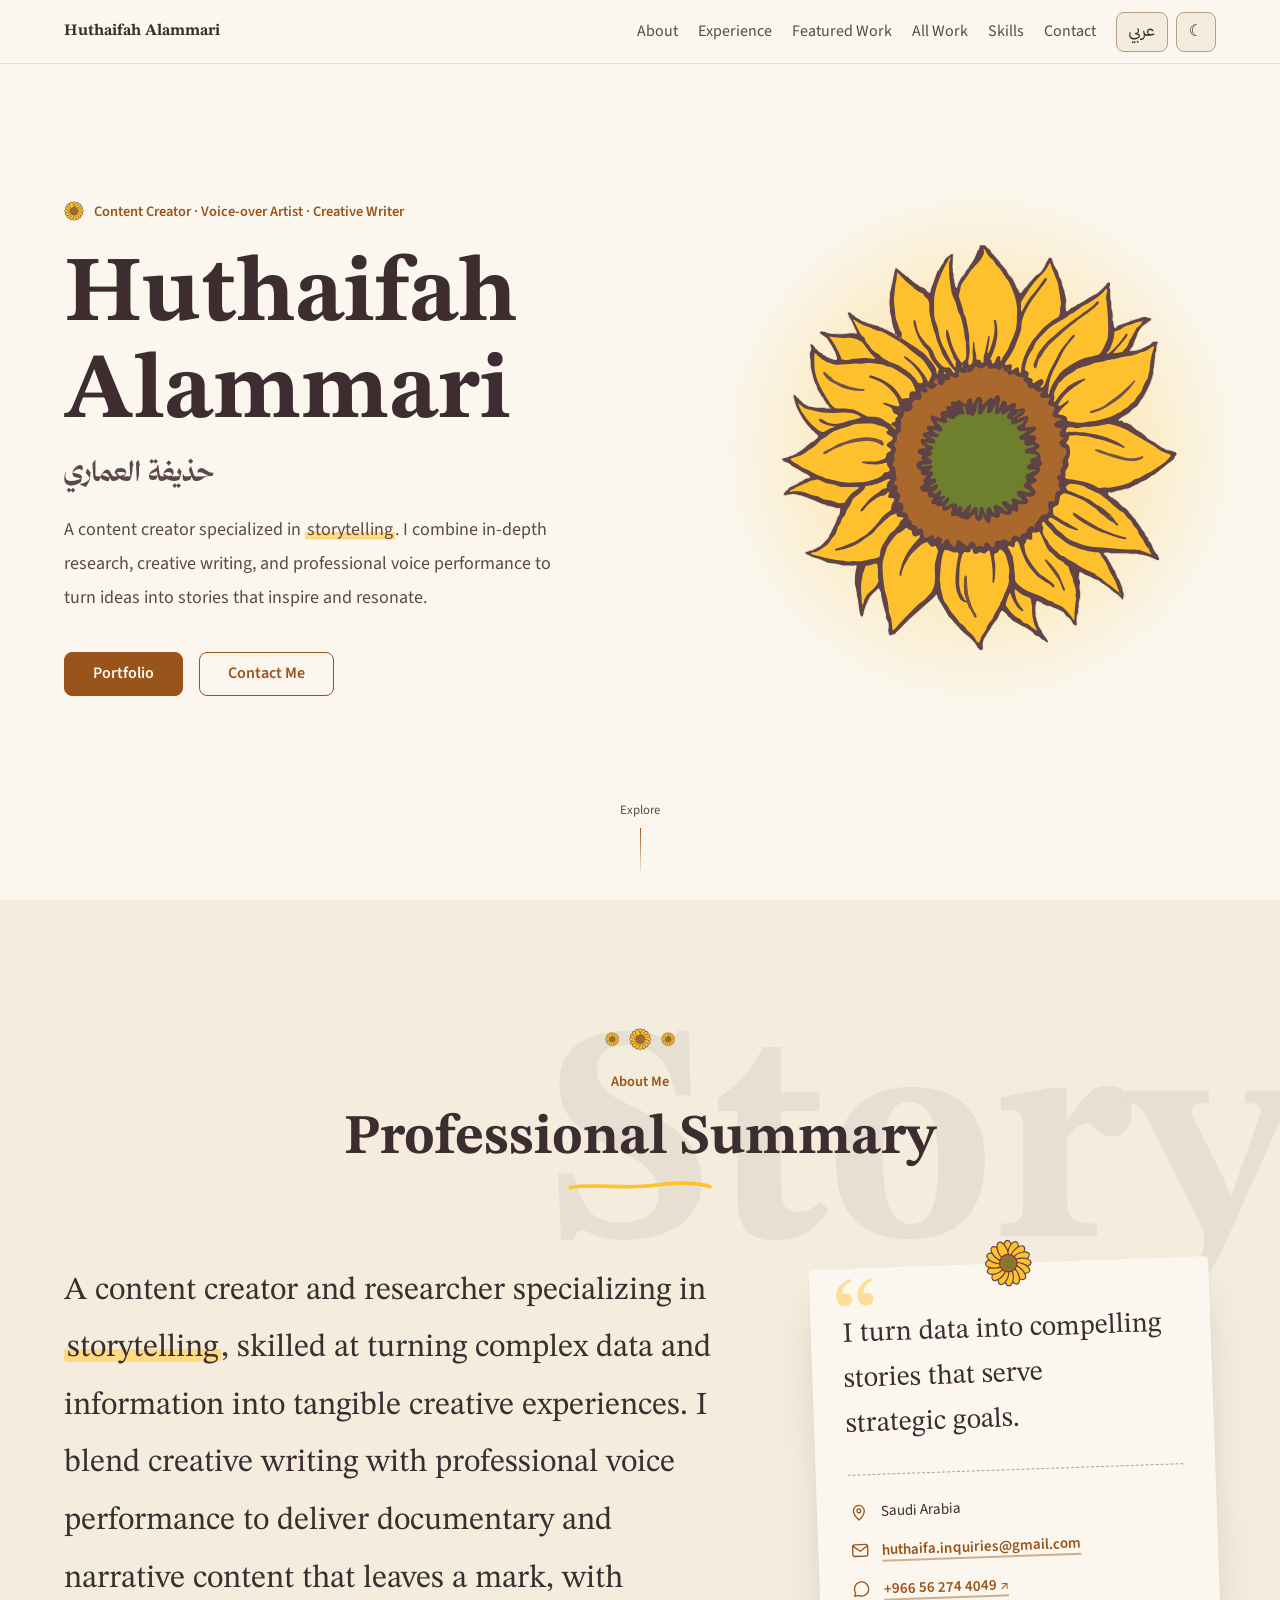
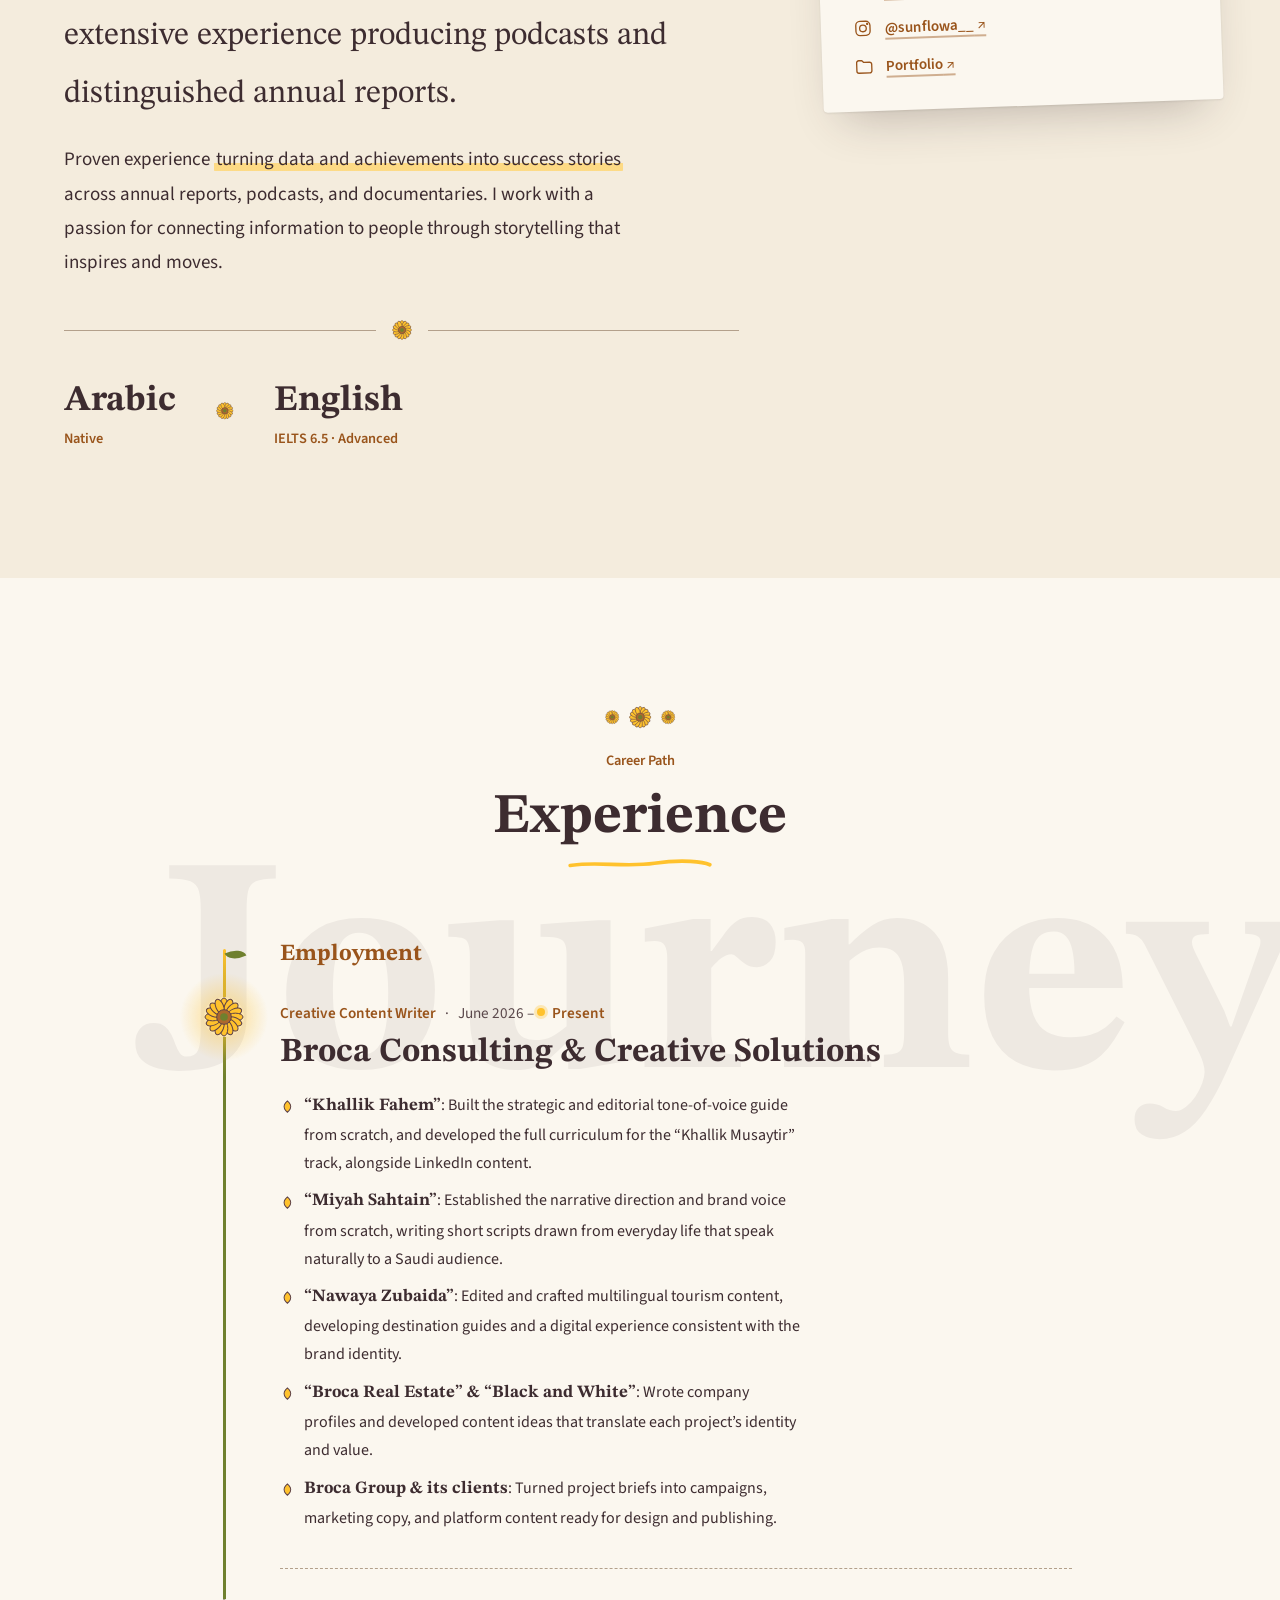
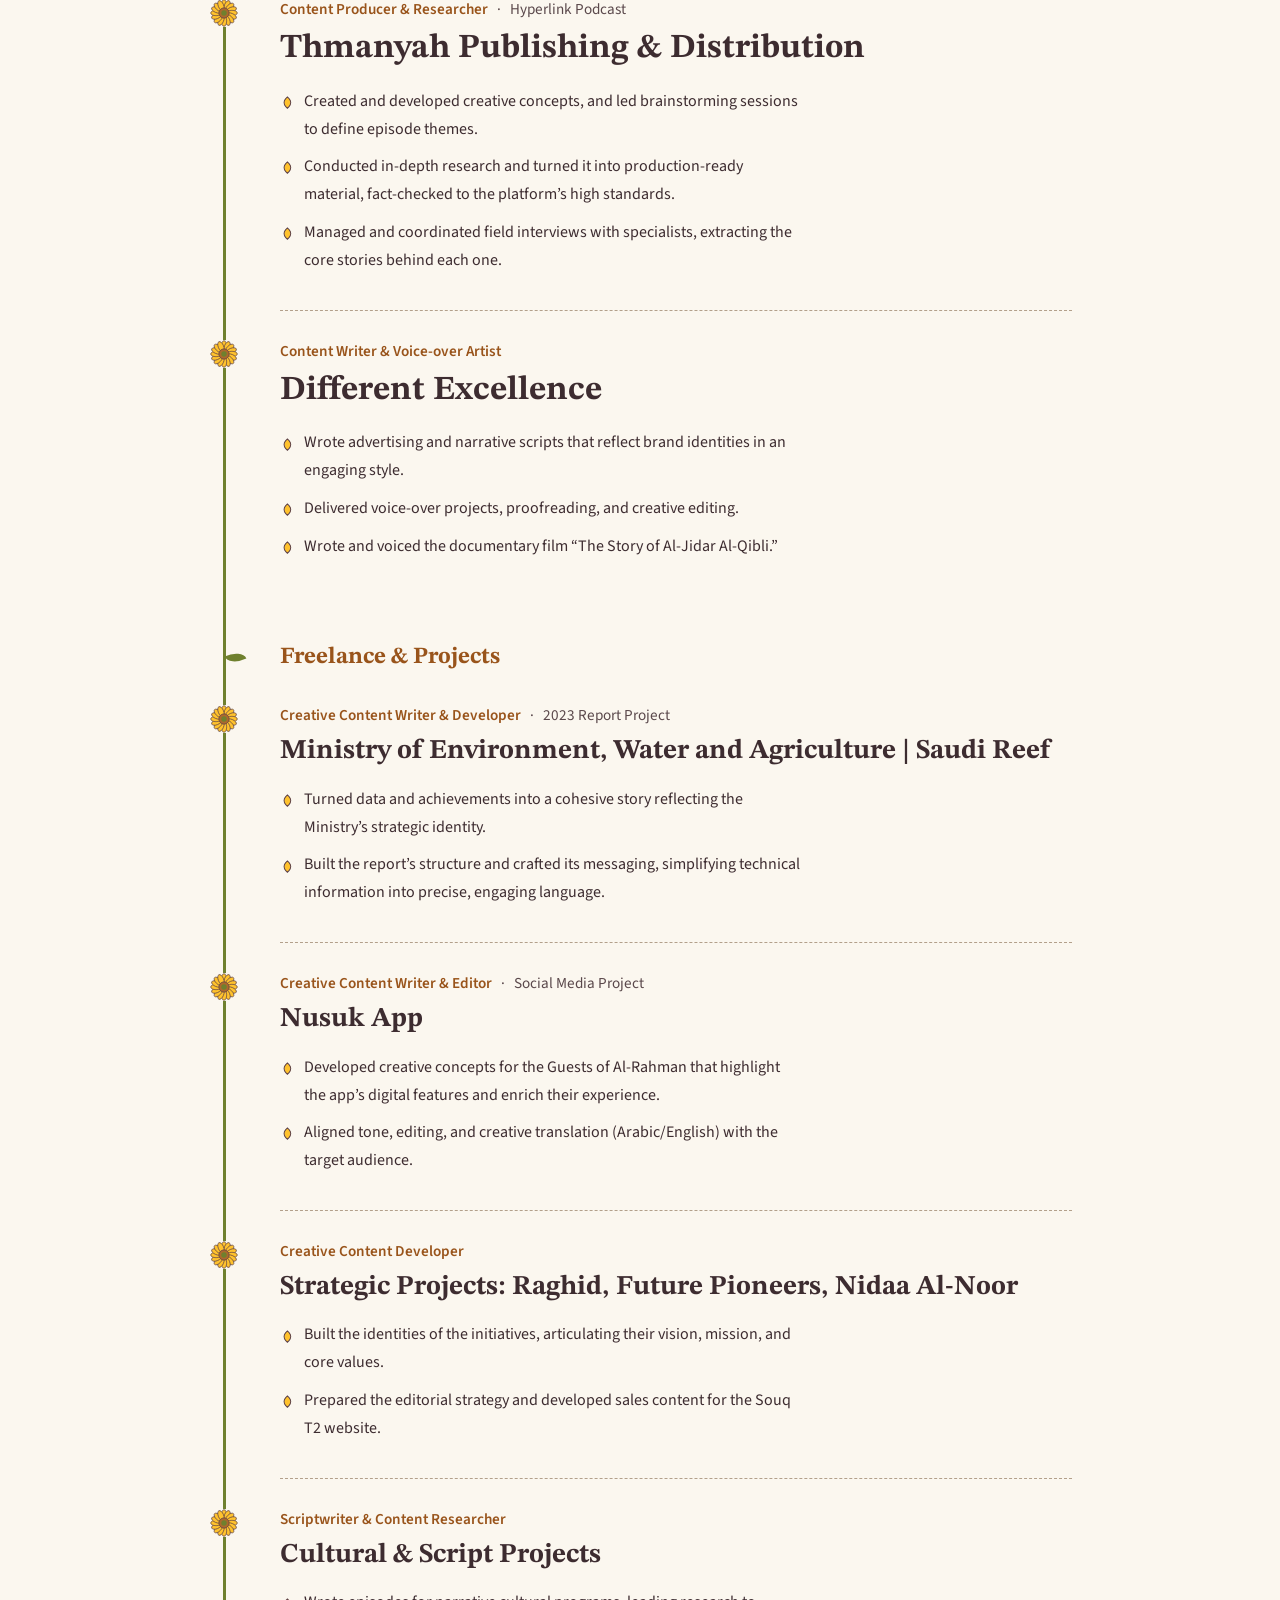
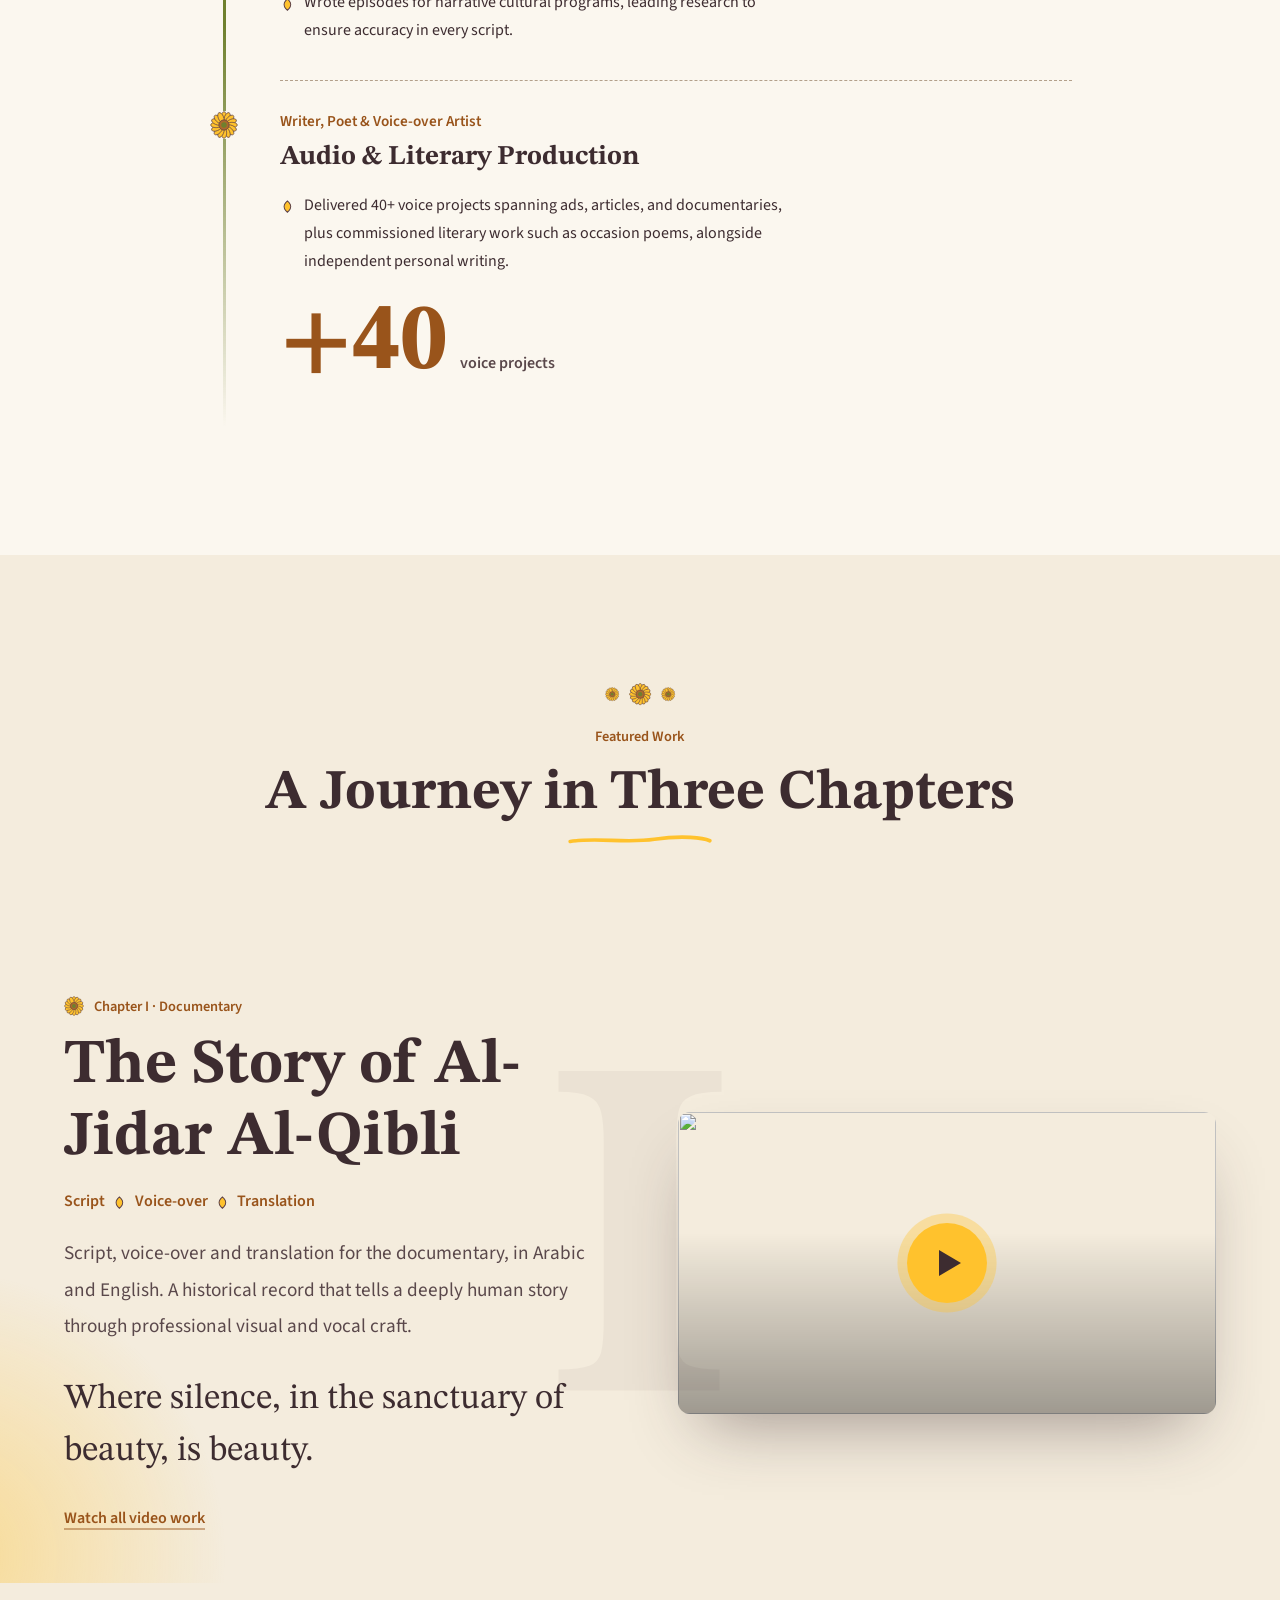
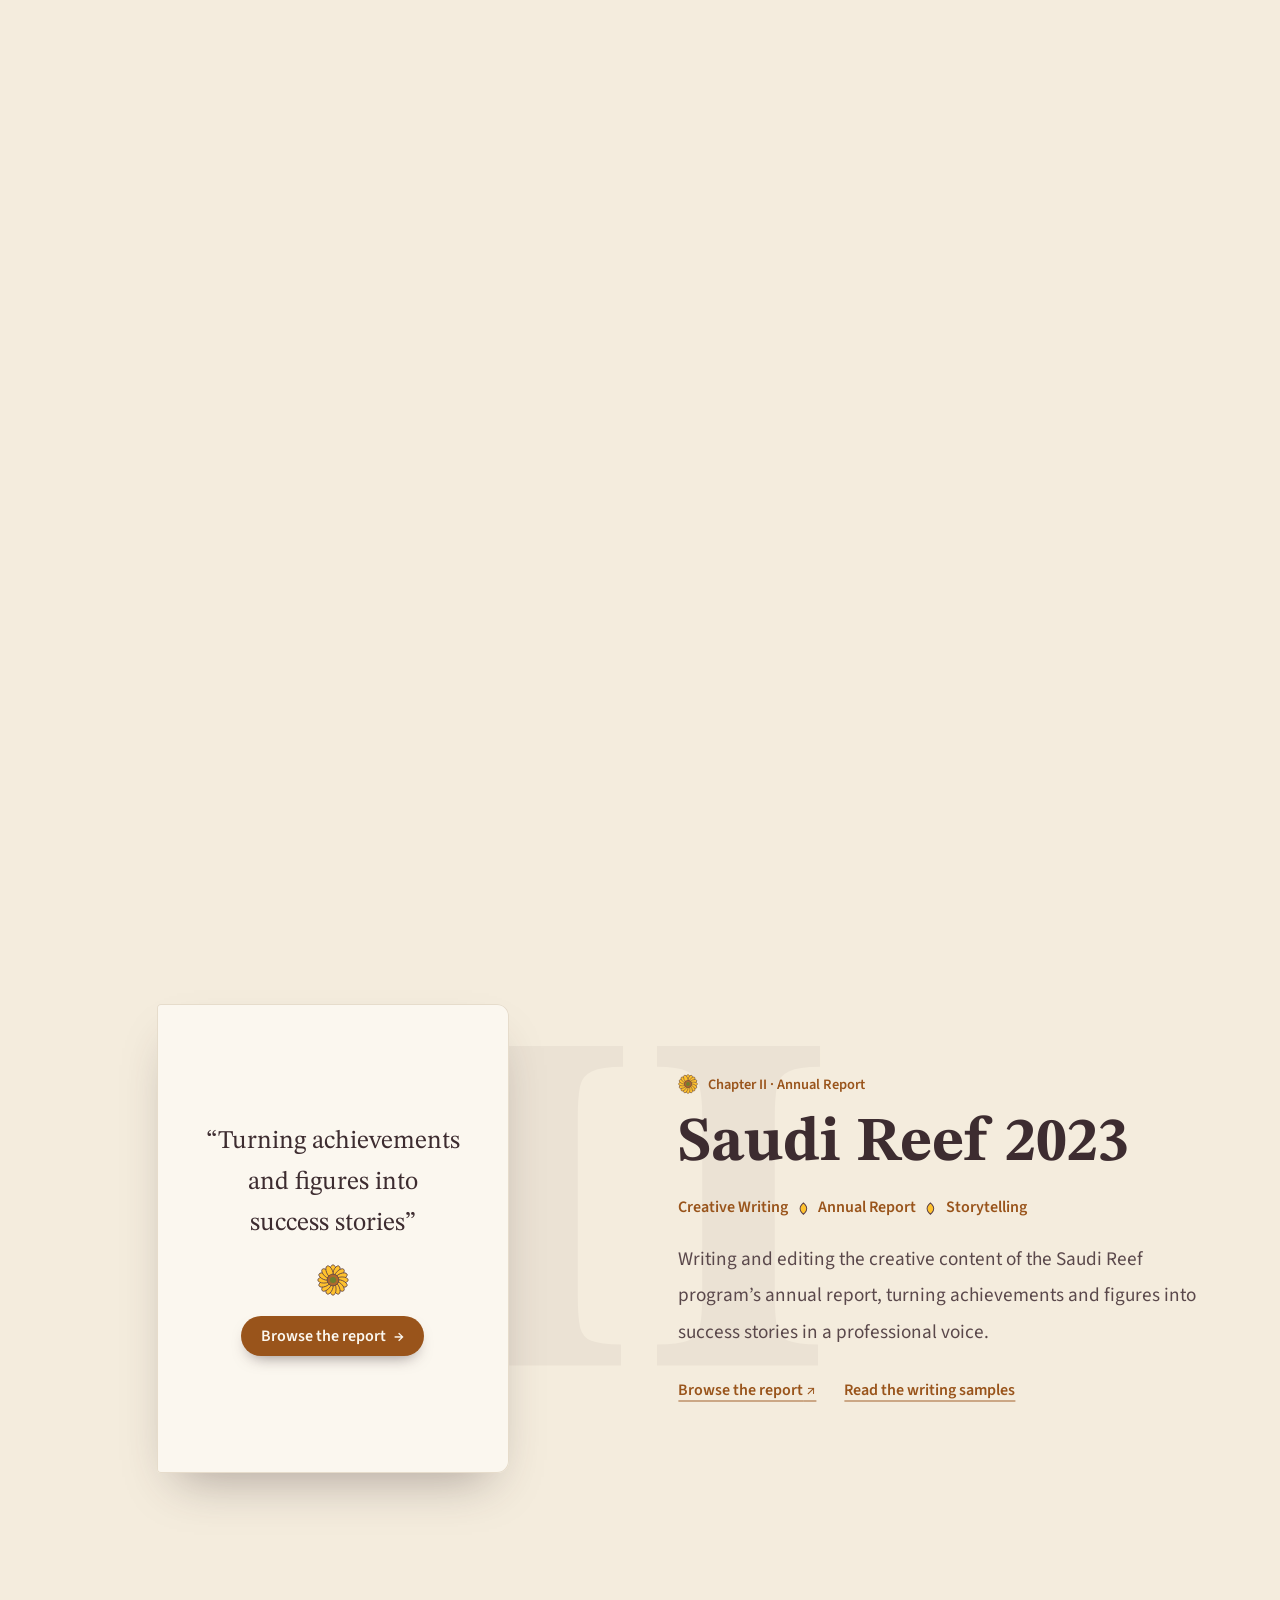
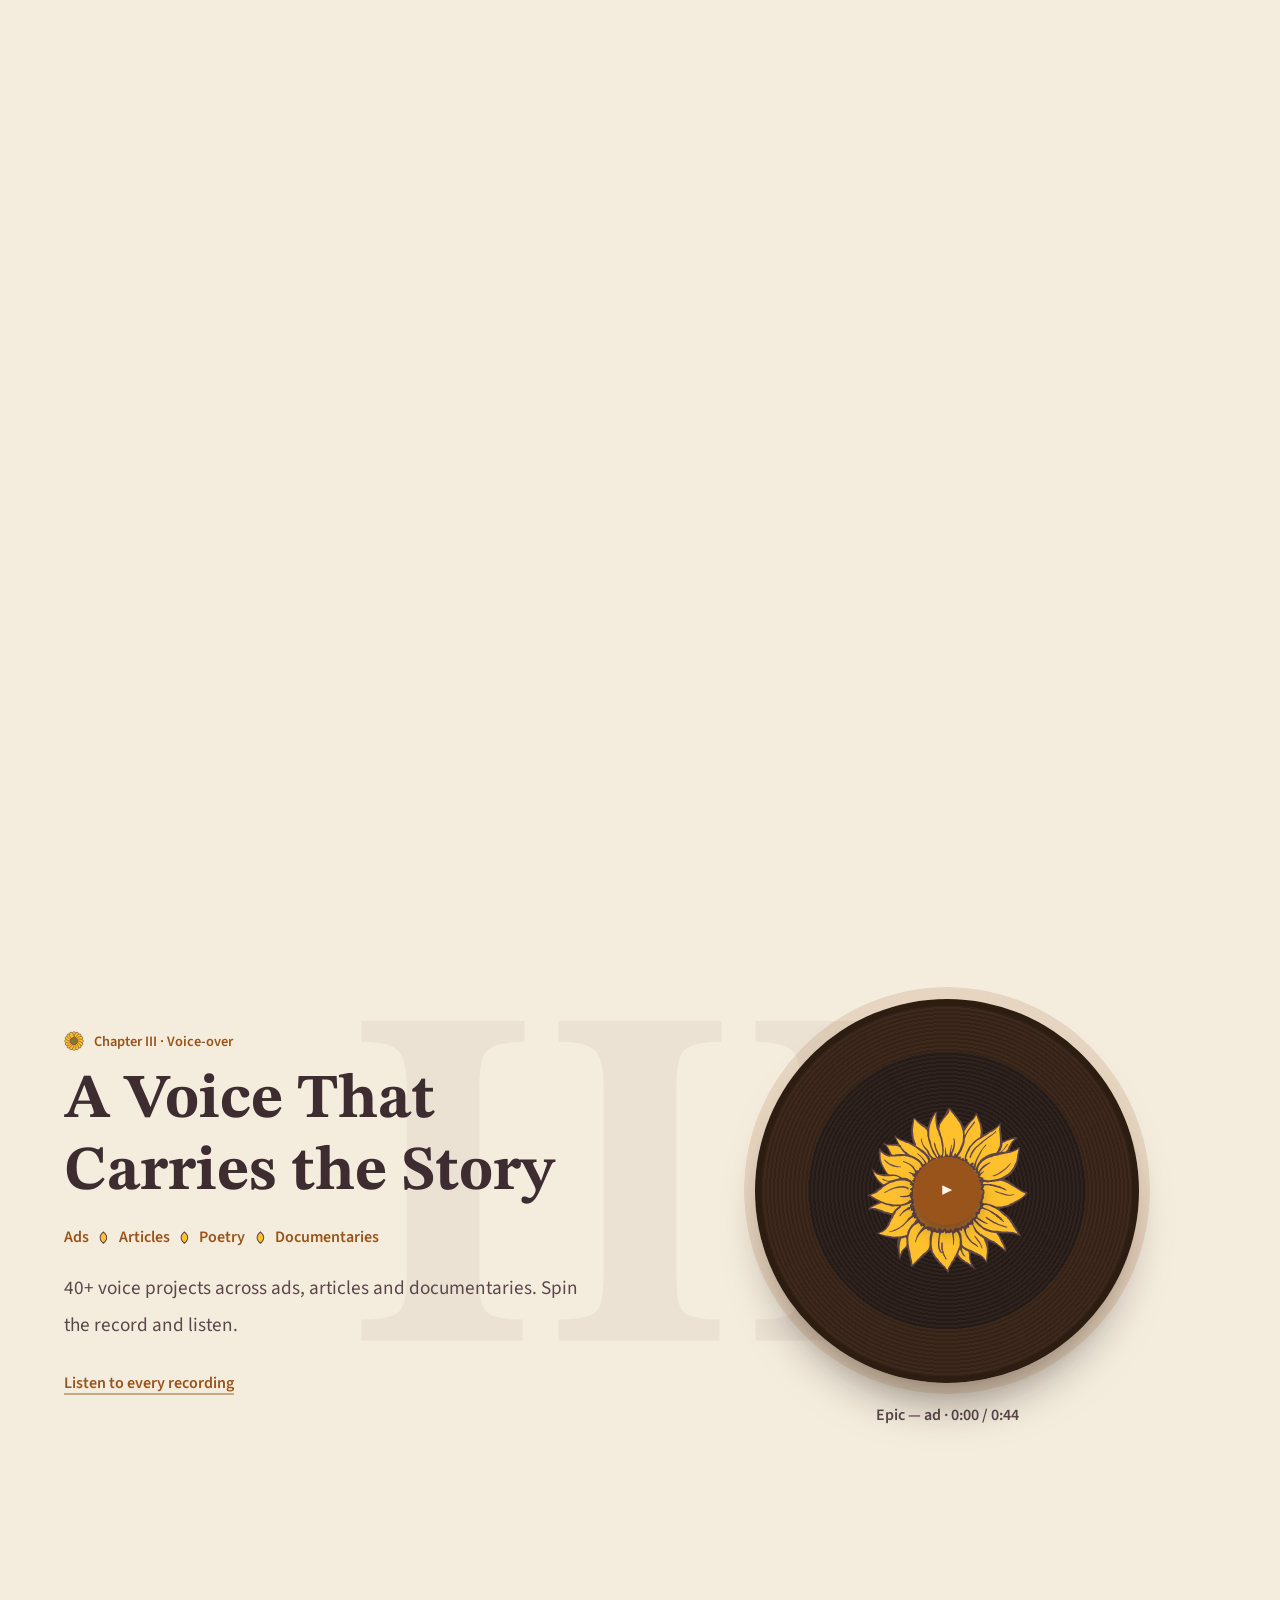
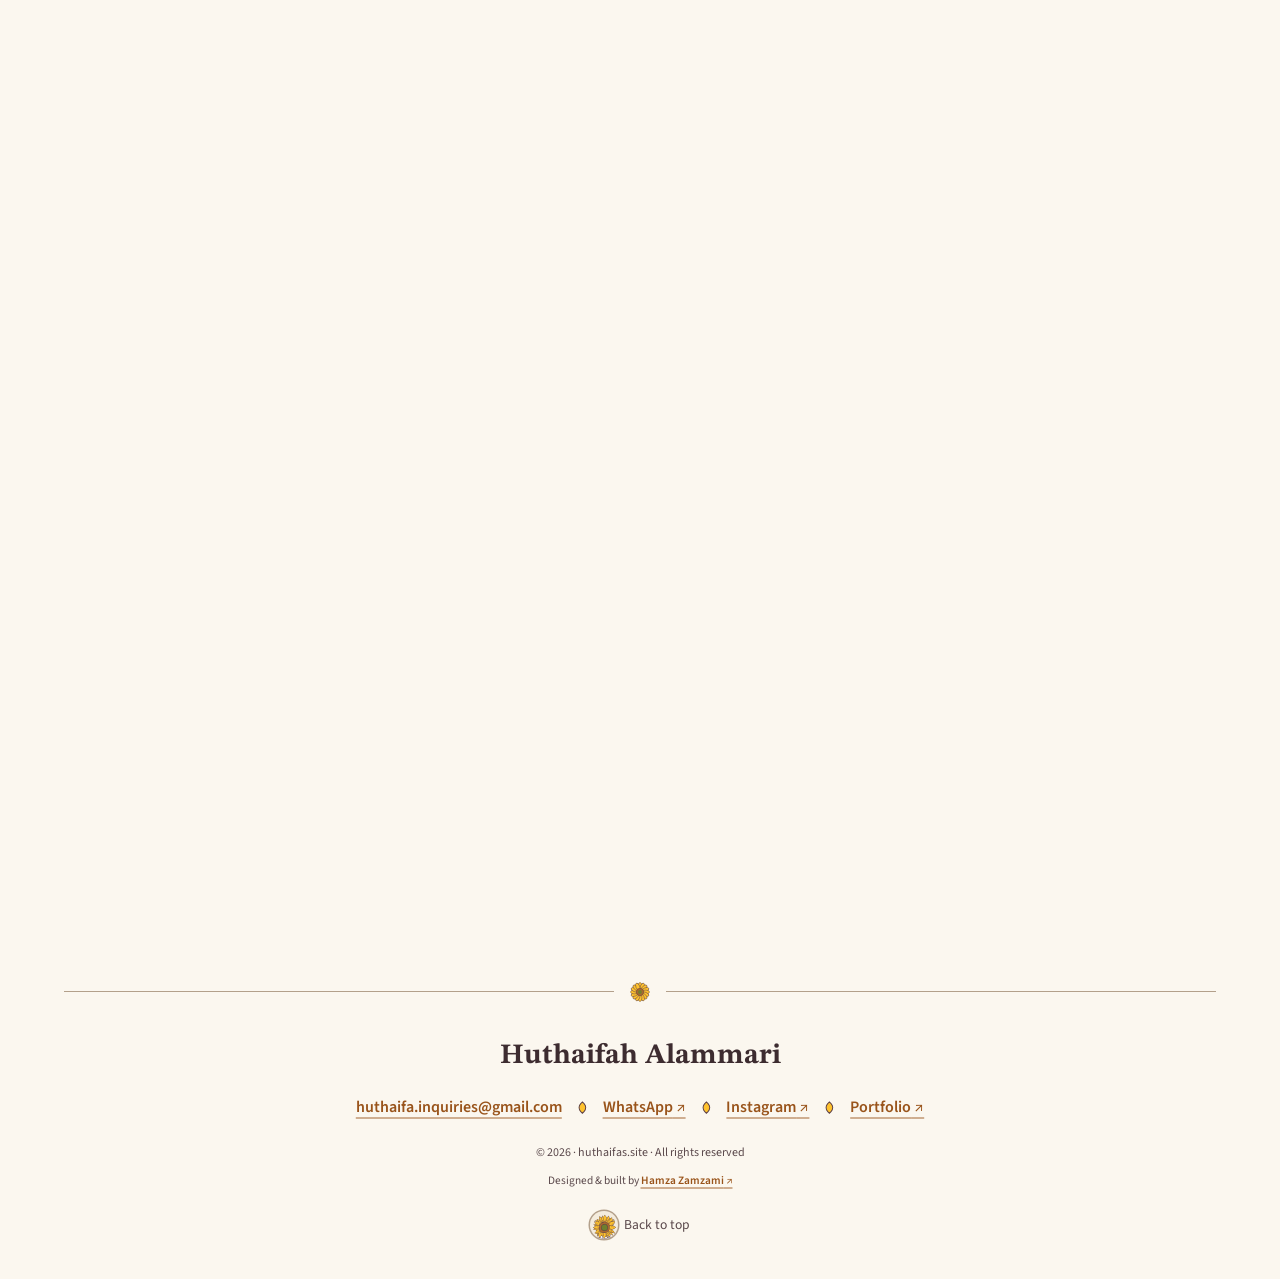
==== commit 08f4c78c: "Contact details, Instagram, in-book report link, rail numbers, performance - New email (huthaifa.inq" ====
--- a/en/index.html
+++ b/en/index.html
@@ -31,6 +31,10 @@
   <script>
     (() => {
       document.documentElement.classList.add('js');
+      // Lite mode: weak connection or low-end device → drop the purely decorative effects
+      const c = navigator.connection || {};
+      if (c.saveData || /2g|3g/.test(c.effectiveType || '') || navigator.hardwareConcurrency <= 2 || navigator.deviceMemory <= 4)
+        document.documentElement.classList.add('lite');
       let theme;
       try { theme = JSON.parse(localStorage.getItem('theme')) } catch {}
       theme = theme || (matchMedia('(prefers-color-scheme: dark)').matches ? 'dark' : 'light');
@@ -41,15 +45,18 @@
 
   <link rel="preconnect" href="https://fonts.googleapis.com">
   <link rel="preconnect" href="https://fonts.gstatic.com" crossorigin>
-  <link rel="stylesheet" href="https://fonts.googleapis.com/css2?family=Amiri:wght@400;700&family=STIX+Two+Text:ital,wght@0,400;0,600;0,700;1,600&family=Source+Sans+3:ital,wght@0,400;0,600;0,700;1,400&display=swap">
-  <link rel="stylesheet" href="../assets/fonts.css">
+  <!-- Fonts load without blocking the first paint: text shows in a fallback font, then swaps in -->
+  <link rel="preload" href="../assets/fonts.css" as="style">
+  <link rel="stylesheet" href="https://fonts.googleapis.com/css2?family=Amiri:wght@400;700&family=STIX+Two+Text:ital,wght@0,400;0,600;0,700;1,600&family=Source+Sans+3:ital,wght@0,400;0,600;0,700;1,400&display=swap" media="print" onload="this.media='all'">
+  <link rel="stylesheet" href="../assets/fonts.css" media="print" onload="this.media='all'">
+  <noscript><link rel="stylesheet" href="https://fonts.googleapis.com/css2?family=Amiri:wght@400;700&family=STIX+Two+Text:ital,wght@0,400;0,600;0,700;1,600&family=Source+Sans+3:ital,wght@0,400;0,600;0,700;1,400&display=swap"><link rel="stylesheet" href="../assets/fonts.css"></noscript>
   <link rel="stylesheet" href="../style.css">
 
   <script defer src="../assets/site.js"></script>
   <!-- Plugins must load before Alpine core -->
-  <script defer src="https://cdn.jsdelivr.net/npm/@alpinejs/persist@3.17.4/dist/cdn.min.js"></script>
-  <script defer src="https://cdn.jsdelivr.net/npm/@alpinejs/intersect@3.17.4/dist/cdn.min.js"></script>
-  <script defer src="https://cdn.jsdelivr.net/npm/alpinejs@3.17.4/dist/cdn.min.js"></script>
+  <script defer src="../assets/vendor/alpine-persist.min.js"></script>
+  <script defer src="../assets/vendor/alpine-intersect.min.js"></script>
+  <script defer src="../assets/vendor/alpine.min.js"></script>
 </head>
 
 <body>
@@ -153,8 +160,9 @@
               <blockquote class="note-quote"><p>I turn data into compelling stories that serve strategic goals.</p></blockquote>
               <ul class="facts" aria-label="Contact details">
                 <li><svg class="icon" viewBox="0 0 24 24" aria-hidden="true"><path d="M12 21s-6.5-5.6-6.5-11a6.5 6.5 0 0 1 13 0c0 5.4-6.5 11-6.5 11z"/><circle cx="12" cy="10" r="2.3"/></svg><span>Saudi Arabia</span></li>
-                <li><svg class="icon" viewBox="0 0 24 24" aria-hidden="true"><rect x="3" y="5" width="18" height="14" rx="2.5"/><path d="m3.8 6.8 8.2 6.2 8.2-6.2"/></svg><a class="link" href="mailto:hothaifah881@gmail.com" dir="ltr">hothaifah881@gmail.com</a></li>
-                <li><svg class="icon" viewBox="0 0 24 24" aria-hidden="true"><path d="M20.5 11.5a8.5 8.5 0 0 1-12.6 7.4L3.5 20l1.2-4.2a8.5 8.5 0 1 1 15.8-4.3z"/></svg><a class="link" href="https://wa.link/y2zhos" target="_blank" rel="noopener" dir="ltr">+966 56 324 1841</a></li>
+                <li><svg class="icon" viewBox="0 0 24 24" aria-hidden="true"><rect x="3" y="5" width="18" height="14" rx="2.5"/><path d="m3.8 6.8 8.2 6.2 8.2-6.2"/></svg><a class="link" href="mailto:huthaifa.inquiries@gmail.com" dir="ltr">huthaifa.inquiries@gmail.com</a></li>
+                <li><svg class="icon" viewBox="0 0 24 24" aria-hidden="true"><path d="M20.5 11.5a8.5 8.5 0 0 1-12.6 7.4L3.5 20l1.2-4.2a8.5 8.5 0 1 1 15.8-4.3z"/></svg><a class="link" href="https://wa.me/966562744049" target="_blank" rel="noopener" dir="ltr">+966 56 274 4049</a></li>
+                <li><svg class="icon" viewBox="0 0 24 24" aria-hidden="true"><rect x="3.5" y="3.5" width="17" height="17" rx="5"/><circle cx="12" cy="12" r="4"/><circle cx="17.2" cy="6.8" r=".6" fill="currentColor"/></svg><a class="link" href="https://www.instagram.com/sunflowa__/" target="_blank" rel="noopener" dir="ltr">@sunflowa__</a></li>
                 <li><svg class="icon" viewBox="0 0 24 24" aria-hidden="true"><path d="M3 7.5A2.5 2.5 0 0 1 5.5 5h3.8l2.2 2.2h7a2.5 2.5 0 0 1 2.5 2.5v7.8a2.5 2.5 0 0 1-2.5 2.5h-13A2.5 2.5 0 0 1 3 17.5z"/></svg><a class="link" href="https://drive.google.com/drive/folders/1adrf3SVzUqDVwgOwex_jtM6HRGi3OKk7" target="_blank" rel="noopener">Portfolio</a></li>
               </ul>
             </div>
@@ -179,13 +187,13 @@
           <article class="job is-current reveal" x-intersect.once="$el.classList.add('is-in')">
             <span class="bud" aria-hidden="true"><svg class="mark" aria-hidden="true"><use href="#sunflower"/></svg></span>
             <p class="job-meta"><span class="job-role">Creative Content Writer</span><time class="job-time" datetime="2026-06">June 2026 – <span class="now">Present</span></time></p>
-            <h4 class="job-org">Brooka Consulting &amp; Creative Solutions</h4>
+            <h4 class="job-org">Broca Consulting &amp; Creative Solutions</h4>
             <ul class="petals">
               <li><strong class="client">“Khallik Fahem”</strong>: Built the strategic and editorial tone-of-voice guide from scratch, and developed the full curriculum for the “Khallik Musaytir” track, alongside LinkedIn content.</li>
               <li><strong class="client">“Miyah Sahtain”</strong>: Established the narrative direction and brand voice from scratch, writing short scripts drawn from everyday life that speak naturally to a Saudi audience.</li>
               <li><strong class="client">“Nawaya Zubaida”</strong>: Edited and crafted multilingual tourism content, developing destination guides and a digital experience consistent with the brand identity.</li>
-              <li><strong class="client">“Brooka Real Estate” &amp; “Black and White”</strong>: Wrote company profiles and developed content ideas that translate each project’s identity and value.</li>
-              <li><strong class="client">Brooka Group &amp; its clients</strong>: Turned project briefs into campaigns, marketing copy, and platform content ready for design and publishing.</li>
+              <li><strong class="client">“Broca Real Estate” &amp; “Black and White”</strong>: Wrote company profiles and developed content ideas that translate each project’s identity and value.</li>
+              <li><strong class="client">Broca Group &amp; its clients</strong>: Turned project briefs into campaigns, marketing copy, and platform content ready for design and publishing.</li>
             </ul>
           </article>
 
@@ -300,7 +308,7 @@
             <div class="ch-media">
               <a class="screen" href="https://youtu.be/qHcPo9jOXzw" target="_blank" rel="noopener"
                  @click.prevent="$dispatch('open-video', 'qHcPo9jOXzw')" aria-label="Play the documentary: The Story of Al-Jidar Al-Qibli">
-                <img src="https://i.ytimg.com/vi/qHcPo9jOXzw/maxresdefault.jpg" alt="" width="1280" height="720" loading="lazy">
+                <img src="https://i.ytimg.com/vi/qHcPo9jOXzw/maxresdefault.jpg" srcset="https://i.ytimg.com/vi_webp/qHcPo9jOXzw/sddefault.webp 640w, https://i.ytimg.com/vi_webp/qHcPo9jOXzw/maxresdefault.webp 1280w" sizes="(max-width: 56rem) 92vw, 45vw" alt="" width="1280" height="720" loading="lazy">
                 <span class="screen-play" aria-hidden="true"><svg class="screen-icon" viewBox="0 0 24 24" aria-hidden="true"><path d="M8 5.5v13l11-6.5z"/></svg></span>
               </a>
             </div>
@@ -321,14 +329,14 @@
               <p class="ch-links"><a class="link" href="https://online.fliphtml5.com/wmllz/ydli/#p=38" target="_blank" rel="noopener">Browse the report</a> <a class="ch-next link" href="#read">Read the writing samples</a></p>
             </div>
             <div class="ch-media">
-              <div class="book" aria-hidden="true">
-                <div class="book-page"><p>“Turning achievements and figures into success stories”</p><svg class="mark" aria-hidden="true"><use href="#sunflower"/></svg></div>
+              <a class="book" href="https://online.fliphtml5.com/wmllz/ydli/#p=38" target="_blank" rel="noopener" aria-label="Browse the annual report: Saudi Reef 2023" x-intersect.once.half="$el.classList.add('is-open')">
+                <div class="book-page"><p>“Turning achievements and figures into success stories”</p><svg class="mark" aria-hidden="true"><use href="#sunflower"/></svg><span class="book-cta">Browse the report <span aria-hidden="true">→</span></span></div>
                 <div class="book-cover">
                   <span class="book-kicker">Annual Report 2023</span>
                   <span class="book-title">Saudi Reef</span>
                   <svg class="mark book-mark"><use href="#sunflower"/></svg>
                 </div>
-              </div>
+              </a>
             </div>
           </div>
         </div>
@@ -560,7 +568,7 @@
           </div>
         </div>
 
-        <p class="archive"><a class="link" href="https://drive.google.com/drive/folders/1adrf3SVzUqDVwgOwex_jtM6HRGi3OKk7" target="_blank" rel="noopener">Full archive</a></p>
+        <p class="archive"><a class="archive-btn" href="https://drive.google.com/drive/folders/1adrf3SVzUqDVwgOwex_jtM6HRGi3OKk7" target="_blank" rel="noopener"><svg class="mark" aria-hidden="true"><use href="#sunflower"/></svg>Full archive<span class="archive-arrow" aria-hidden="true">→</span></a></p>
       </div>
     </section>
 
@@ -628,36 +636,44 @@
         </header>
 
         <div class="cta-list reveal" style="--d: 1" x-intersect.once="$el.classList.add('is-in')">
-          <a class="cta" href="https://wa.me/966563241841?text=Hi%20Huthaifah%2C%20I%20have%20a%20project%20I%E2%80%99d%20love%20to%20talk%20to%20you%20about." target="_blank" rel="noopener">
+          <a class="cta" href="https://wa.me/966562744049?text=Hi%20Huthaifah%2C%20I%20have%20a%20project%20I%E2%80%99d%20love%20to%20talk%20to%20you%20about." target="_blank" rel="noopener">
             <svg class="mark cta-mark" aria-hidden="true"><use href="#sunflower"/></svg>
             <span class="cta-label">WhatsApp</span>
             <span class="cta-detail">Chat directly</span>
             <span class="cta-arrow" aria-hidden="true">→</span>
           </a>
           <div class="cta-row" x-data="{ copied: false }">
-            <a class="cta" href="mailto:hothaifah881@gmail.com?subject=New%20project">
+            <a class="cta" href="mailto:huthaifa.inquiries@gmail.com?subject=New%20project">
               <svg class="mark cta-mark" aria-hidden="true"><use href="#sunflower"/></svg>
               <span class="cta-label">Email</span>
-              <span class="cta-detail" dir="ltr">hothaifah881@gmail.com</span>
+              <span class="cta-detail" dir="ltr">huthaifa.inquiries@gmail.com</span>
               <span class="cta-arrow" aria-hidden="true">→</span>
             </a>
             <button type="button" class="btn copy-btn" x-cloak
-                    @click="navigator.clipboard.writeText('hothaifah881@gmail.com').then(() => { copied = true; setTimeout(() => copied = false, 2000) })"
+                    @click="navigator.clipboard.writeText('huthaifa.inquiries@gmail.com').then(() => { copied = true; setTimeout(() => copied = false, 2000) })"
                     x-text="copied ? 'Copied ✓' : 'Copy email'">Copy email</button>
             <span class="sr-only" role="status" x-text="copied ? 'Email address copied' : ''"></span>
           </div>
+          <a class="cta" href="https://www.instagram.com/sunflowa__/" target="_blank" rel="noopener">
+            <svg class="mark cta-mark" aria-hidden="true"><use href="#sunflower"/></svg>
+            <span class="cta-label">Instagram</span>
+            <span class="cta-detail" dir="ltr">@sunflowa__</span>
+            <span class="cta-arrow" aria-hidden="true">→</span>
+          </a>
         </div>
       </div>
 
       <!-- Huthaifah (sunflower-headed avatar) leans in from the edge to say hi -->
-      <div class="peek" aria-hidden="true">
+      <a class="peek" href="https://wa.me/966562744049" target="_blank" rel="noopener" tabindex="-1" aria-hidden="true">
         <img src="../assets/avatar.svg" alt="" width="1516" height="4452" loading="lazy">
-      </div>
-      <p class="peek-bubble" aria-hidden="true">Let’s talk!</p>
-
-      <div class="sunrise" aria-hidden="true">
+      </a>
+      <a class="peek-bubble" href="https://wa.me/966562744049" target="_blank" rel="noopener" aria-label="Chat on WhatsApp">Let’s talk!<svg class="icon" viewBox="0 0 24 24" aria-hidden="true"><path d="M20.5 11.5a8.5 8.5 0 0 1-12.6 7.4L3.5 20l1.2-4.2a8.5 8.5 0 1 1 15.8-4.3z"/></svg></a>
+
+      <!-- The big sunflower is his Instagram, @sunflowa__ -->
+      <a class="sunrise" href="https://www.instagram.com/sunflowa__/" target="_blank" rel="noopener" aria-label="Instagram: @sunflowa__">
         <img src="../assets/sunflower.svg" alt="" width="620" height="620" loading="lazy">
-      </div>
+        <span class="sunrise-tag" dir="ltr"><svg class="icon" viewBox="0 0 24 24" aria-hidden="true"><rect x="3.5" y="3.5" width="17" height="17" rx="5"/><circle cx="12" cy="12" r="4"/><circle cx="17.2" cy="6.8" r=".6" fill="currentColor"/></svg>@sunflowa__</span>
+      </a>
     </section>
   </main>
 
@@ -666,11 +682,13 @@
       <div class="divider" aria-hidden="true"><svg class="mark" aria-hidden="true"><use href="#sunflower"/></svg></div>
       <a class="footer-name" href="#hero">Huthaifah Alammari</a>
       <ul class="footer-links" aria-label="Contact links">
-        <li><a class="link" href="mailto:hothaifah881@gmail.com" dir="ltr">hothaifah881@gmail.com</a></li>
-        <li><a class="link" href="https://wa.link/y2zhos" target="_blank" rel="noopener">WhatsApp</a></li>
+        <li><a class="link" href="mailto:huthaifa.inquiries@gmail.com" dir="ltr">huthaifa.inquiries@gmail.com</a></li>
+        <li><a class="link" href="https://wa.me/966562744049" target="_blank" rel="noopener">WhatsApp</a></li>
+        <li><a class="link" href="https://www.instagram.com/sunflowa__/" target="_blank" rel="noopener">Instagram</a></li>
         <li><a class="link" href="https://drive.google.com/drive/folders/1adrf3SVzUqDVwgOwex_jtM6HRGi3OKk7" target="_blank" rel="noopener">Portfolio</a></li>
       </ul>
       <p class="footer-copy"><small>© <span x-text="new Date().getFullYear()">2026</span> · huthaifas.site · All rights reserved</small></p>
+      <p class="footer-credit"><small>Designed &amp; built by <a class="link" href="https://github.com/HZamzami" target="_blank" rel="noopener">Hamza Zamzami</a></small></p>
       <a class="to-top" href="#hero"><span class="to-top-head" aria-hidden="true"><img src="../assets/avatar.svg" alt="" width="1516" height="4452" loading="lazy"></span>Back to top</a>
     </div>
   </footer>
--- a/style.css
+++ b/style.css
@@ -308,8 +308,6 @@
   transition: background-size 1s cubic-bezier(.65, 0, .35, 1) .6s;
 }
 [dir="rtl"] .hl { background-position-x: 100%; }
-/* Amiri sits high in its line box: raise the band behind big Arabic headings */
-.sec-head h2 .hl:lang(ar) { background-position-y: 62%; }
 .alpine .reveal:not(.is-in) .hl { background-size: 0 .42em; }
 
 /* Scroll reveal: only hidden once Alpine runs, so content never disappears without JS */
@@ -667,6 +665,27 @@
   isolation: isolate;
   pointer-events: none;
 }
+a.sunrise { color: var(--fg); text-decoration: none; }
+.sunrise img { pointer-events: auto; clip-path: circle(48%); cursor: pointer; }
+.sunrise-tag {
+  position: absolute;
+  inset-block-start: -3.25rem;
+  left: 50%;
+  translate: -50% 0;
+  display: inline-flex;
+  align-items: center;
+  gap: .4rem;
+  padding: .35rem .9rem;
+  border: 2px solid var(--ink-line);
+  border-radius: 999px;
+  background: var(--bg);
+  font-weight: 600;
+  white-space: nowrap;
+  pointer-events: auto;
+  box-shadow: 0 .5rem 1rem -.5rem rgb(61 44 48 / .3);
+  transition: scale .3s cubic-bezier(.34, 1.56, .64, 1);
+}
+.sunrise:is(:hover, :focus-visible) .sunrise-tag { scale: 1.1; }
 .sunrise::before {
   content: "";
   position: absolute;
@@ -693,6 +712,8 @@
 .footer-links { display: flex; flex-wrap: wrap; justify-content: center; align-items: center; gap: .5rem 0; margin-block: 1rem 0; padding: 0; list-style: none; }
 .footer-links li + li::before { content: ""; display: inline-block; margin-inline: 1rem; vertical-align: middle; }
 .footer-copy { margin-block-start: 1.25rem; font-size: .9rem; }
+.footer-credit { margin-block-start: .35rem; font-size: .85rem; }
+.footer-credit .link { font-weight: 600; }
 .to-top { display: inline-flex; align-items: center; gap: .4rem; margin-block-start: 1.25rem; color: var(--muted); font-size: .85rem; text-decoration: none; }
 /* Mini avatar: a round crop of the head and shoulders */
 .to-top-head {
@@ -824,6 +845,8 @@
   left: calc(var(--peek-h) / -5.88);      /* centre the figure on the anchor (width = height / 2.94) */
   inline-size: calc(var(--peek-h) / 2.94);
   max-inline-size: none;
+  pointer-events: auto;                   /* the anchor itself is zero-size; the figure is the click target */
+  cursor: pointer;
   rotate: var(--lean);
   transform-origin: 50% 100%;
   transition: rotate 1.1s cubic-bezier(.34, 1.3, .64, 1) .2s;
@@ -851,11 +874,19 @@
   font-weight: 700;
   white-space: nowrap;
   box-shadow: 0 .5rem 1rem -.5rem rgb(61 44 48 / .3);
+  display: inline-flex;
+  align-items: center;
+  gap: .4rem;
   transform-origin: 100% 100%;
   transition: scale .5s cubic-bezier(.34, 1.56, .64, 1) 1.1s, opacity .3s ease 1.1s;
 }
 [dir="rtl"] .peek-bubble { border-radius: 1.1rem 1.1rem 1.1rem .25rem; transform-origin: 0 100%; }
 .alpine .contact:not(.is-in) .peek-bubble { scale: 0; opacity: 0; transition-delay: 0s; }
+a.peek-bubble { color: var(--fg); text-decoration: none; }
+.peek-bubble .icon { stroke: #25a244; }
+/* Hovering him or his bubble: the bubble pops */
+.contact.is-in :is(.peek-bubble:hover, .peek-bubble:focus-visible),
+.contact.is-in:has(.peek img:hover) .peek-bubble { scale: 1.1; transition-delay: 0s; }
 
 @media (max-width: 40rem) {
   .contact { --peek-h: 17rem; }
@@ -909,9 +940,24 @@
   .rail.is-on { opacity: 1; visibility: visible; }
   .rail ol { position: relative; display: grid; gap: 2.5rem; margin: 0; padding: 0; list-style: none; }
   .rail ol::before { content: ""; position: absolute; inset-block: .5rem; inset-inline-start: calc(1.1rem - 1px); inline-size: 2px; background: var(--stem); border-radius: 2px; }
-  .rail a { position: relative; display: grid; justify-items: center; gap: .15rem; inline-size: 2.2rem; color: var(--muted); font-size: .75rem; font-weight: 700; text-decoration: none; }
-  .rail-bud { display: block; inline-size: 2.2rem; block-size: 2.2rem; border-radius: 50%; background: var(--section-bg, var(--surface)); }
-  .rail-bud .mark { inline-size: 100%; block-size: 100%; scale: .35; filter: grayscale(1); transition: scale .6s cubic-bezier(.34, 1.56, .64, 1), filter .4s, rotate .6s; }
+  .rail a { position: relative; display: block; inline-size: 2.2rem; color: var(--muted); text-decoration: none; }
+  /* The number sits inside its bud (the bud's fill hides the stem behind it); it gives way when the bud blooms */
+  .rail-num {
+    position: absolute;
+    inset: 0;
+    display: grid;
+    place-items: center;
+    border-radius: 50%;
+    box-shadow: inset 0 0 0 1.5px color-mix(in srgb, var(--stem) 60%, transparent);
+    font-family: var(--font-display);
+    font-size: .95rem;
+    font-weight: 700;
+    line-height: 1;
+    transition: opacity .3s, scale .4s;
+  }
+  .rail a.is-active .rail-num { opacity: 0; scale: .5; }
+  .rail-bud { display: block; position: relative; inline-size: 2.2rem; block-size: 2.2rem; border-radius: 50%; background: var(--section-bg, var(--surface)); }
+  .rail-bud .mark { display: block; inline-size: 100%; block-size: 100%; scale: 0; filter: grayscale(1); transition: scale .6s cubic-bezier(.34, 1.56, .64, 1), filter .4s, rotate .6s; }
   .rail a.is-active { color: var(--accent); }
   .rail a.is-active .mark { scale: 1; filter: none; rotate: 1turn; }
 }
@@ -981,6 +1027,7 @@
   margin-inline: auto;
   perspective: 1800px;
 }
+a.book { display: block; color: var(--fg); text-decoration: none; }
 [dir="rtl"] .book { --open: 28deg; }
 .book-page, .book-cover { position: absolute; inset: 0; border-radius: .25rem .75rem .75rem .25rem; }
 [dir="rtl"] :is(.book-page, .book-cover) { border-radius: .75rem .25rem .25rem .75rem; }
@@ -999,6 +1046,22 @@
   text-align: center;
 }
 .book-page .mark { inline-size: 2rem; block-size: 2rem; }
+.book-cta {
+  display: inline-flex;
+  align-items: center;
+  gap: .5rem;
+  padding: .55rem 1.25rem;
+  border-radius: 999px;
+  background: var(--accent);
+  color: var(--bg);
+  font-family: var(--font-body);
+  font-size: 1rem;
+  font-weight: 600;
+  line-height: 1.4;
+  box-shadow: 0 .5rem 1rem -.5rem rgb(61 44 48 / .6);
+  transition: translate .25s, box-shadow .25s;
+}
+.book:hover .book-cta, .book:focus-visible .book-cta { translate: 0 -3px; box-shadow: 0 .75rem 1.25rem -.5rem rgb(61 44 48 / .6); }
 .book-cover {
   display: grid;
   align-content: end;
@@ -1010,7 +1073,10 @@
   transform-origin: left center;
   rotate: y var(--open);
   backface-visibility: hidden;
-}
+  transition: rotate 1.6s cubic-bezier(.65, 0, .35, 1) .3s;
+}
+/* Without scroll-driven animations, the cover opens once the book is in view */
+.book.is-open .book-cover { rotate: y calc(var(--open) * 5.5); }
 [dir="rtl"] .book-cover { transform-origin: right center; box-shadow: 0 1.5rem 3rem -1rem rgb(40 30 20 / .5), inset -.6rem 0 0 rgb(0 0 0 / .12); }
 .book-kicker { font-size: .85rem; font-weight: 600; opacity: .85; }
 .book-title { font-family: var(--font-display); font-size: clamp(2rem, 1.5rem + 2vw, 2.75rem); font-weight: 700; line-height: 1.1; }
@@ -1222,7 +1288,30 @@
   .bayt { grid-template-columns: 1fr; gap: .1rem; text-align: start; }
   .bayt span:last-child { text-align: end; }
 }
-.archive { margin-block-start: 1.5rem; text-align: center; }
+.archive { margin: clamp(2rem, 5vw, 3rem) auto 0; text-align: center; }
+a.archive-btn {
+  display: inline-flex;
+  align-items: center;
+  gap: .75rem;
+  padding: .9rem 2.25rem;
+  border-radius: 999px;
+  background: var(--accent);
+  color: var(--bg);
+  font-family: var(--font-display);
+  font-size: clamp(1.2rem, 1rem + .7vw, 1.5rem);
+  font-weight: 700;
+  text-decoration: none;
+  box-shadow: 0 .75rem 1.5rem -.75rem rgb(61 44 48 / .55);
+  transition: translate .25s, box-shadow .25s;
+}
+.archive-btn .mark { inline-size: 1.6rem; block-size: 1.6rem; transition: rotate .9s cubic-bezier(.34, 1.56, .64, 1); }
+.archive-arrow { transition: translate .3s ease; }
+@media (hover: hover) {
+  a.archive-btn:hover { translate: 0 -3px; box-shadow: 0 1rem 1.75rem -.75rem rgb(61 44 48 / .6); }
+  .archive-btn:hover .mark { rotate: 1turn; }
+  .archive-btn:hover .archive-arrow { translate: .4rem 0; }
+  [dir="rtl"] .archive-btn:hover .archive-arrow { translate: -.4rem 0; }
+}
 
 /* Lightbox */
 .lightbox { inline-size: min(92vw, 72rem); margin: auto; /* the global reset removes the dialog's centring margin */ padding: 0; border: 0; background: transparent; overflow: visible; }
@@ -1330,3 +1419,17 @@
    give big Arabic headings enough line height so they don't collide with the line above */
 :is(.ch-title, .job-org, .door-label, .sheet-title, .sec-head h2):lang(ar) { line-height: 1.5; }
 .contact .sec-head h2:lang(ar) { line-height: 1.45; }
+
+/* =================== Performance =================== */
+/* Below-the-fold sections skip rendering until they're near the screen (they already clip their overflow) */
+:is(.library, .skills, .contact) { content-visibility: auto; contain-intrinsic-size: auto 900px; }
+
+/* Lite mode (weak connection or low-end device, flagged in <head>): decorations stand still,
+   blurs and shadows-by-filter go, the paper grain goes. Interactive motion (book, rail, record) stays. */
+:root.lite { --grain: none; }
+.lite .header { background: var(--bg); -webkit-backdrop-filter: none; backdrop-filter: none; }
+.lite .hero-flower { animation: rise 1.2s ease .3s both; }
+.lite :is(.sunrise img, .seedhead, .scroll-hint span),
+.lite .contact.is-in .peek img { animation: none; }
+.lite :is(.hero-art, .sunrise, .now, .is-current .bud)::before { animation: none; filter: none; }
+.lite :is(.sun, .note-pin, .seedhead-petals, .peek img) { filter: none; }
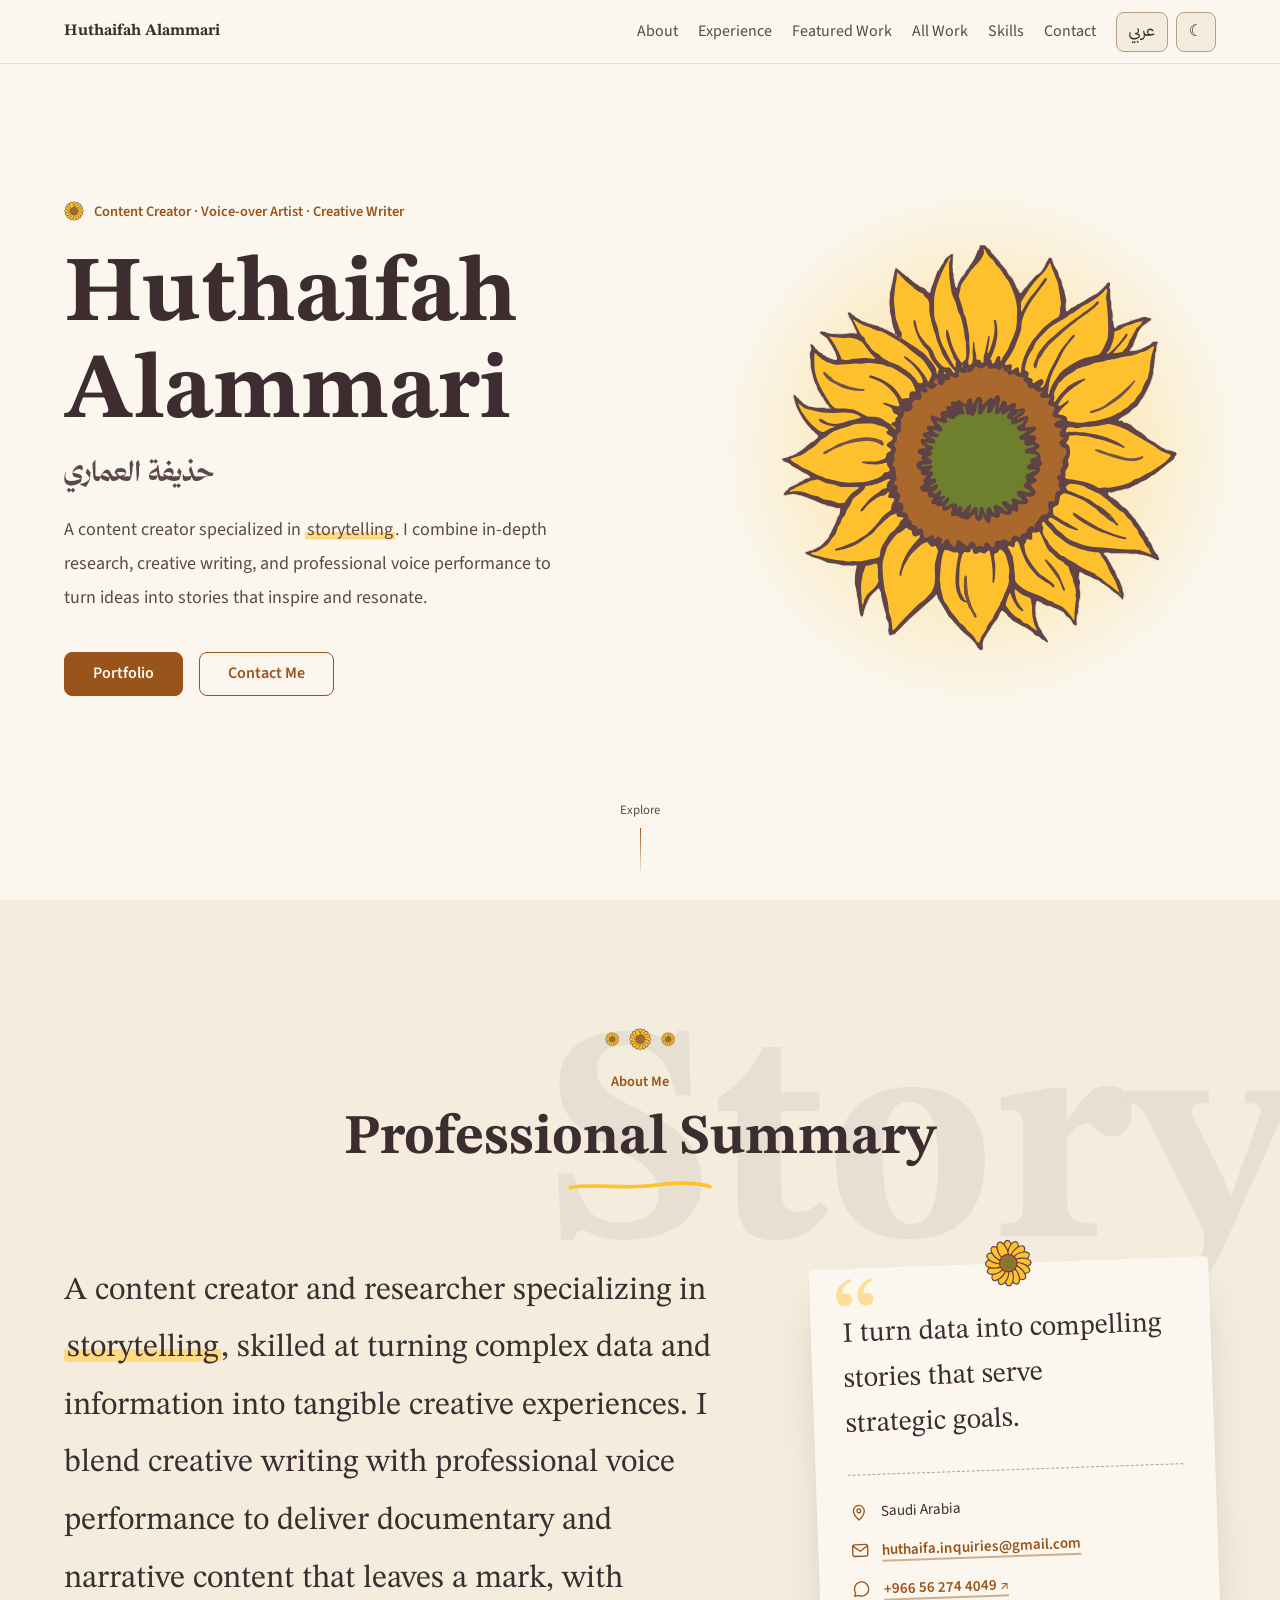
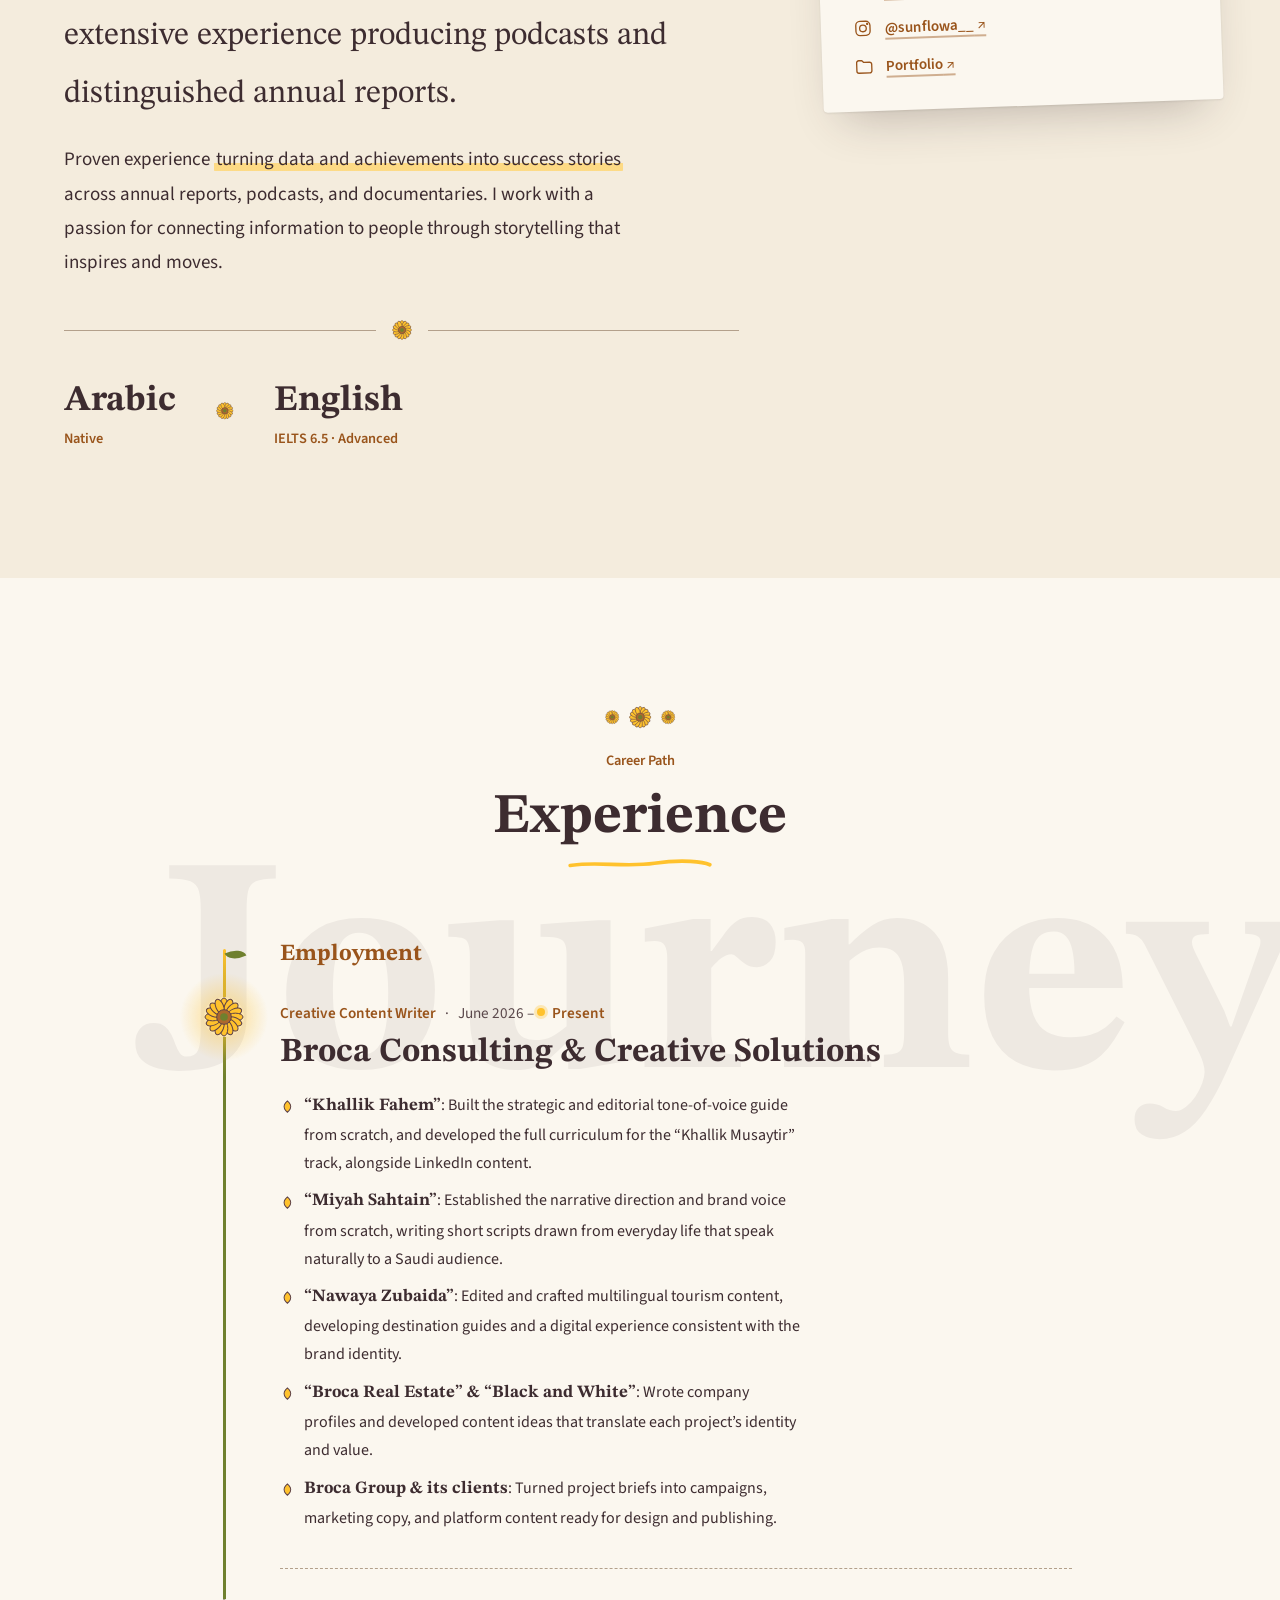
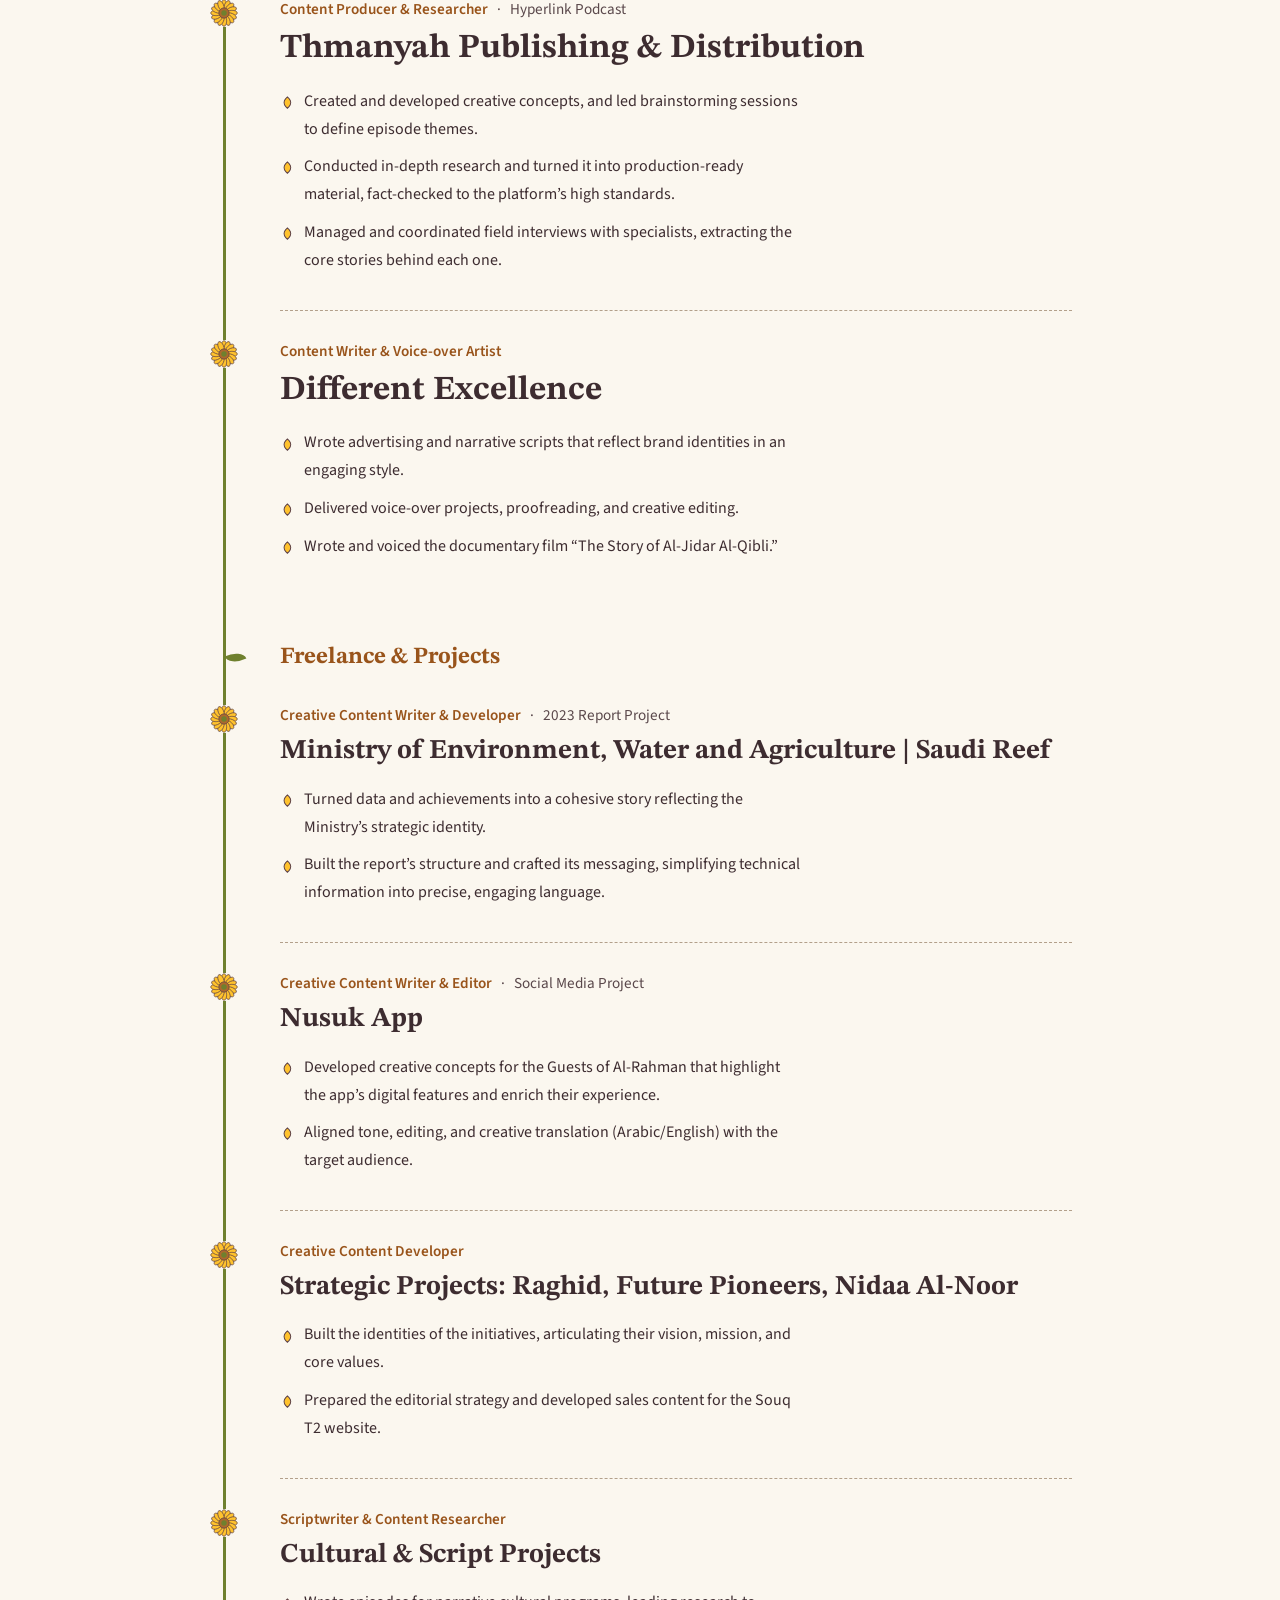
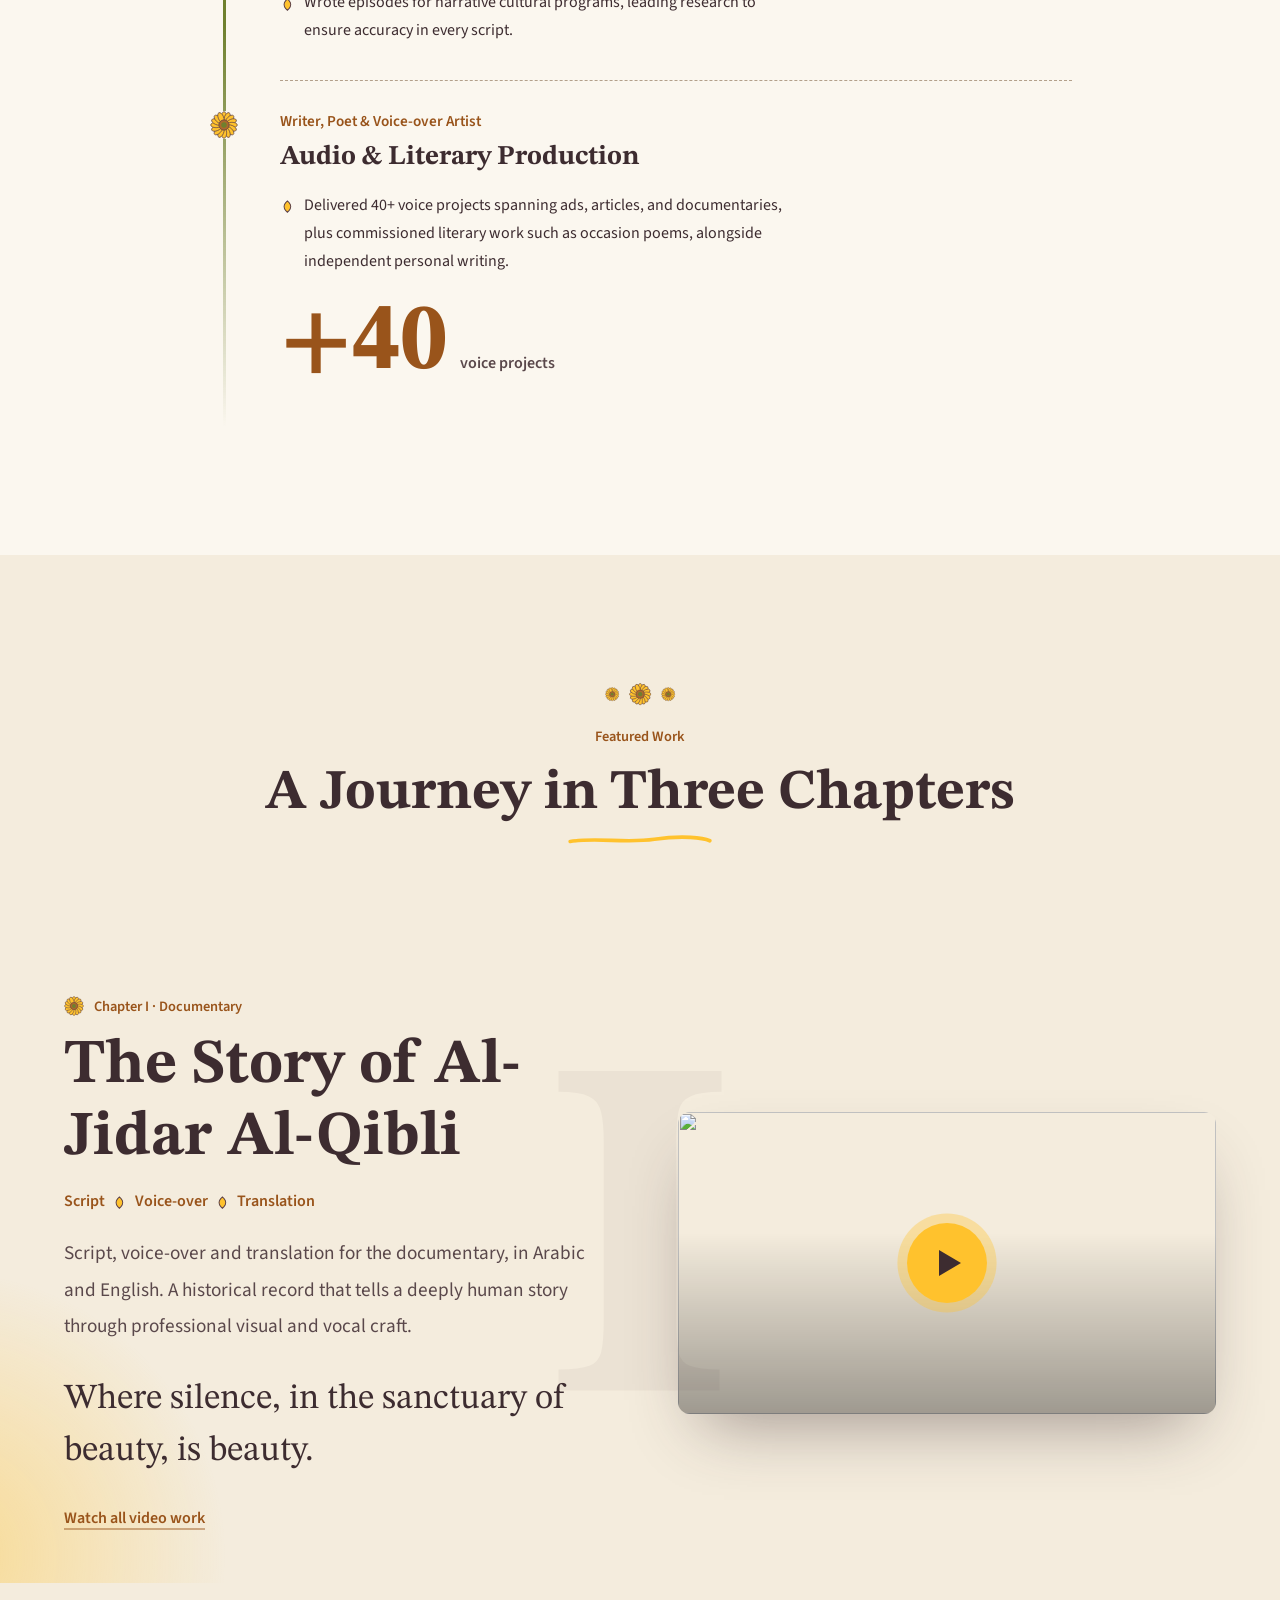
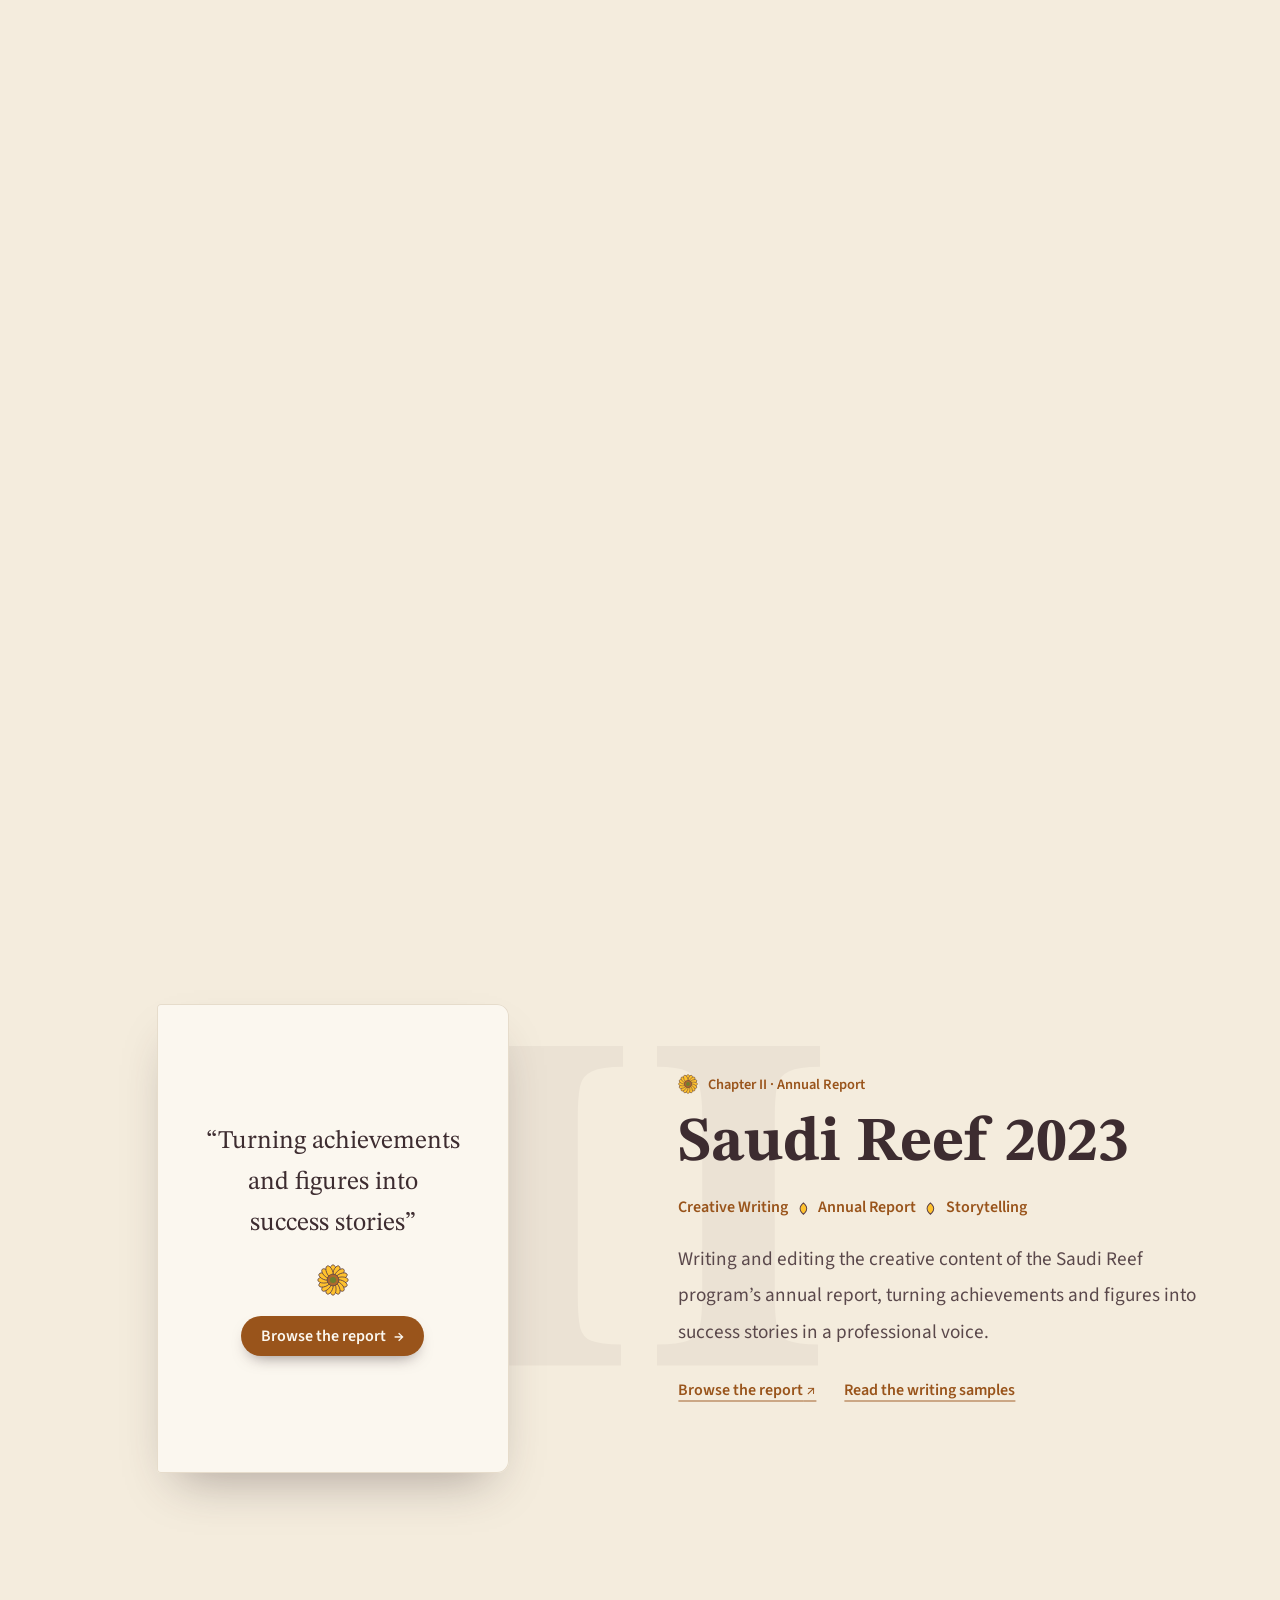
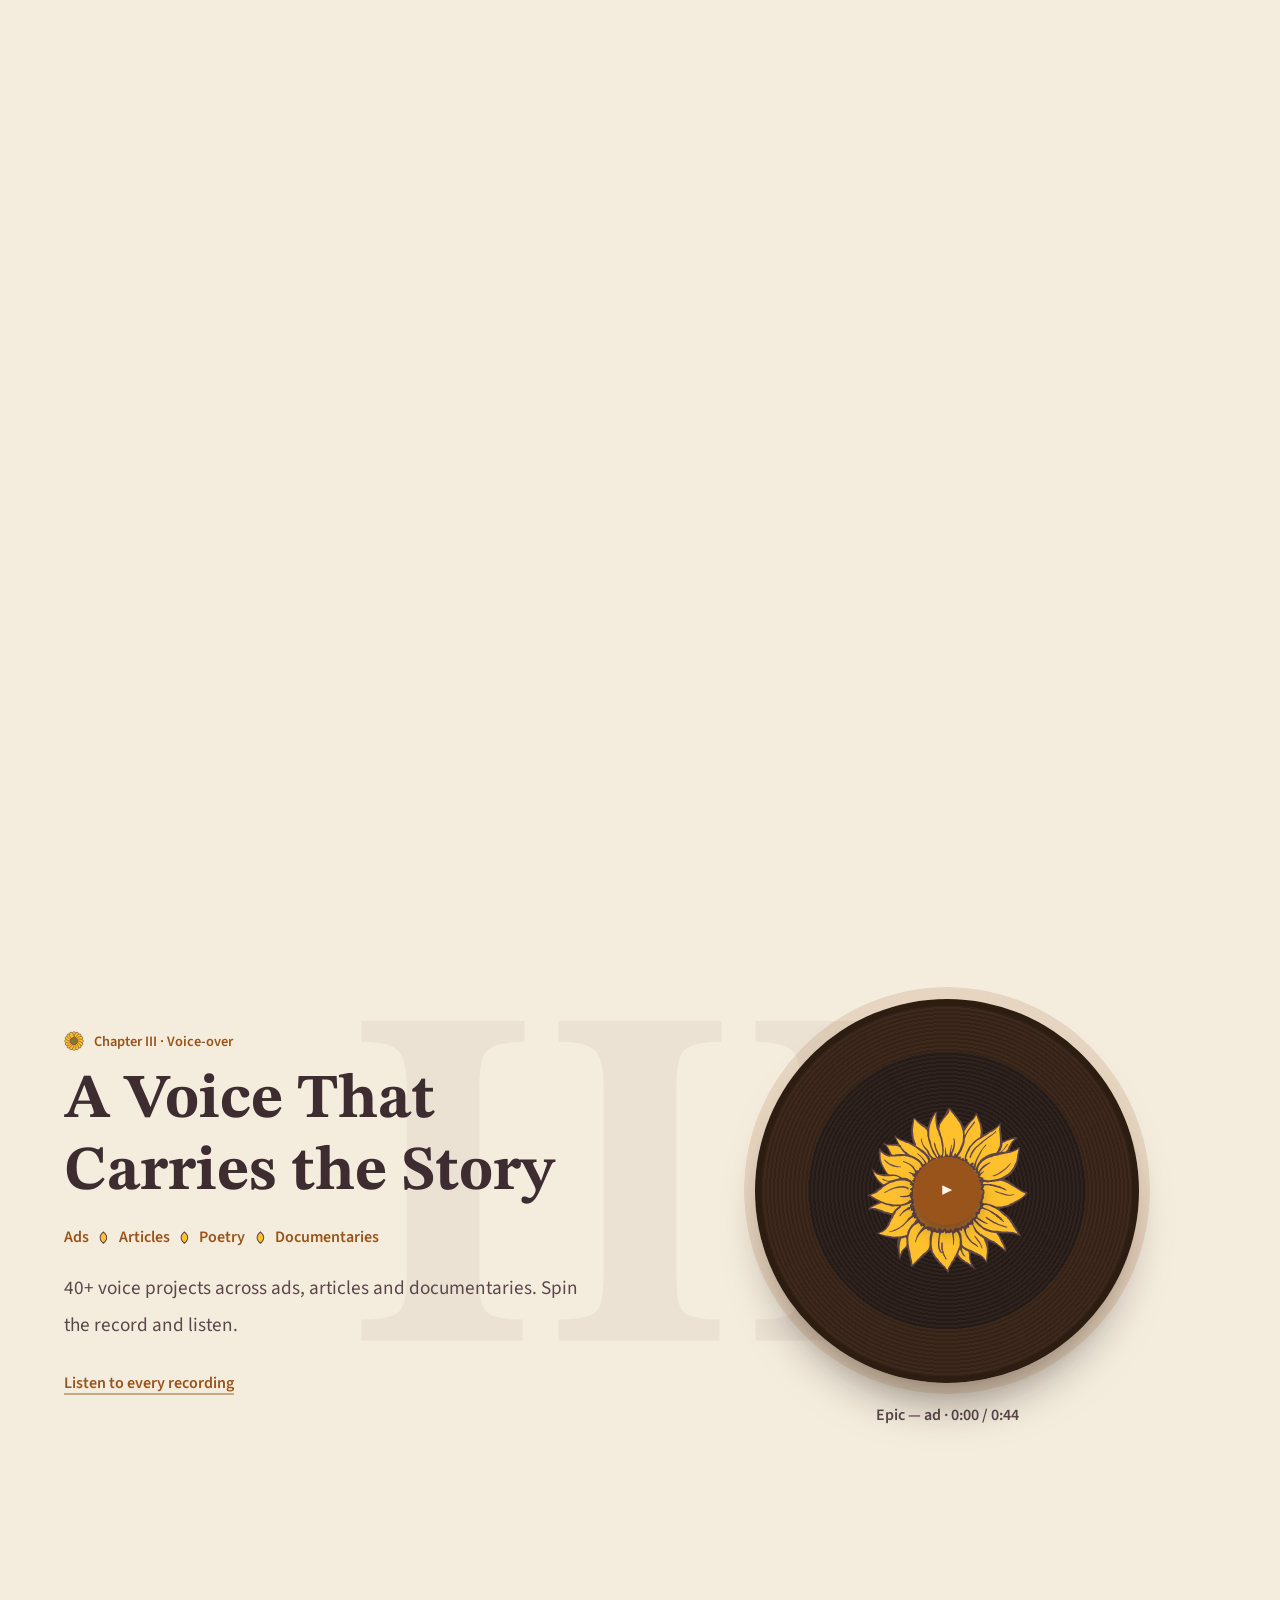
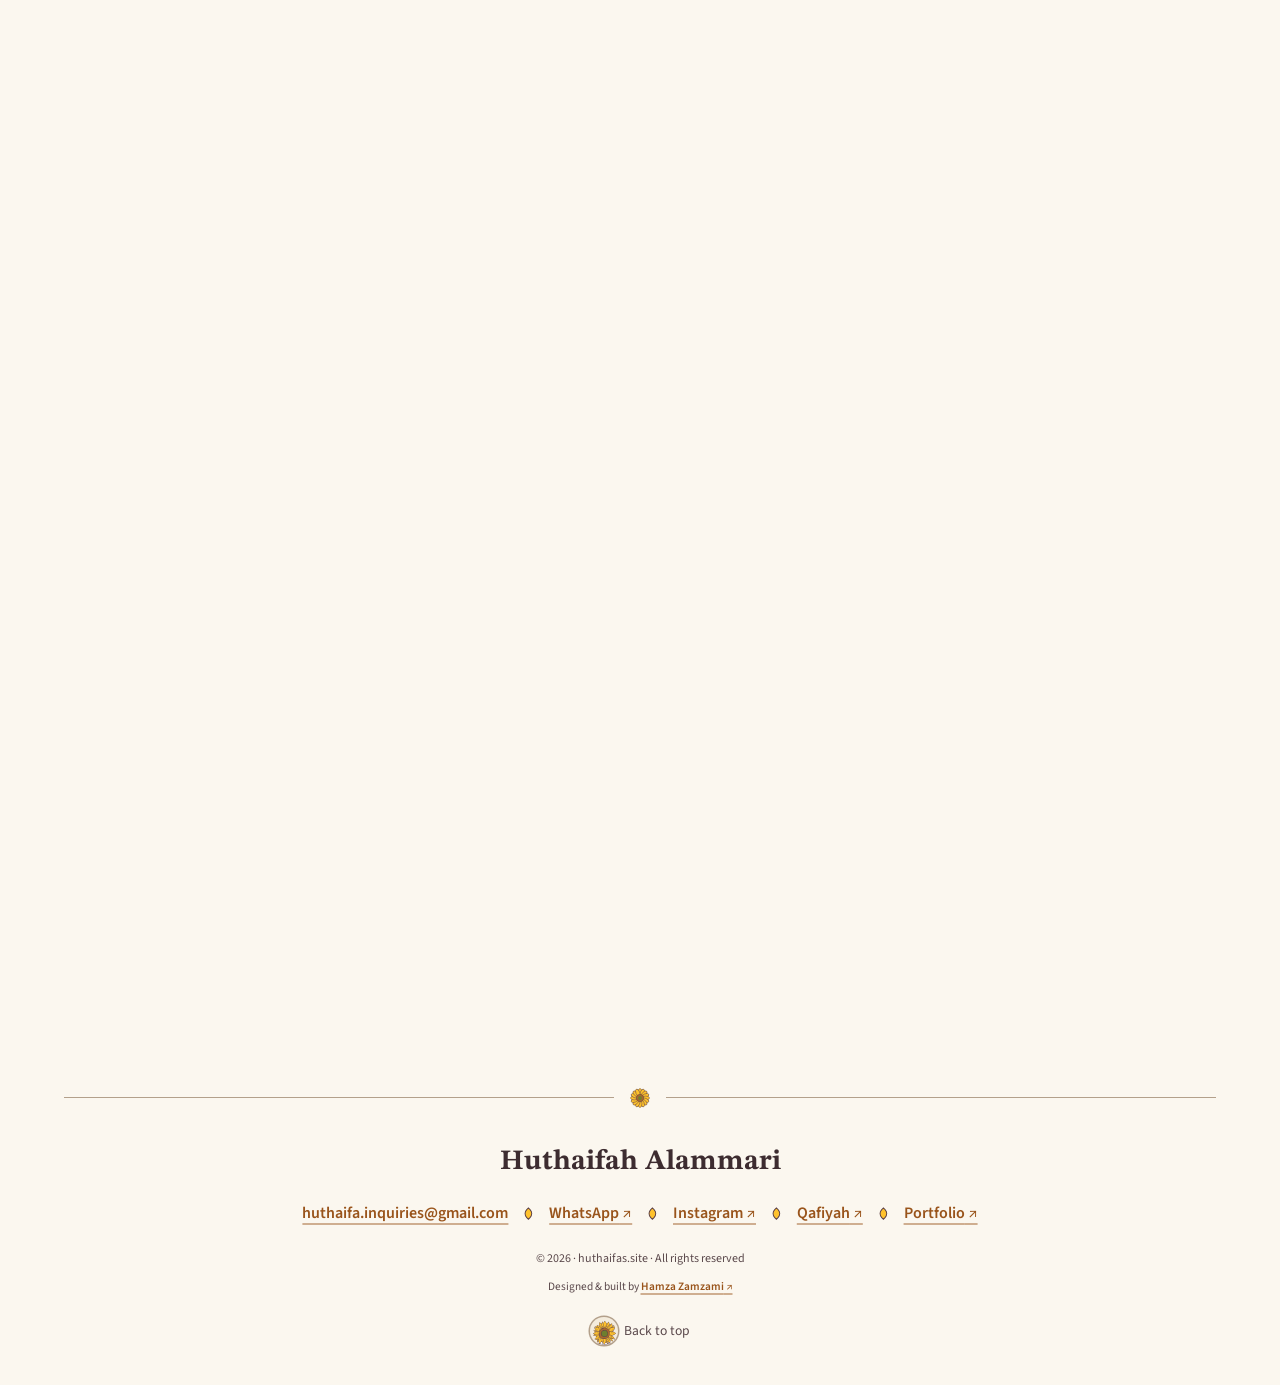
==== commit 6ccbf15a: "Qafiyah links (contact, poems, footer); report opens on page 1; sunrise sunflower back to decoration" ====
--- a/en/index.html
+++ b/en/index.html
@@ -10,6 +10,7 @@
   <meta name="description" content="Huthaifah Alammari — Content Creator · Voice-over Artist · Creative Writer.">
   <meta name="color-scheme" content="light dark">
   <link rel="icon" href="../assets/favicon.svg" type="image/svg+xml">
+  <link rel="apple-touch-icon" href="../apple-touch-icon.png">
   <!-- Browser bar colour (Safari / Chrome on Android), kept in sync with the theme -->
   <meta name="theme-color" content="#fbf7ef" :content="theme === 'dark' ? '#2a231e' : '#fbf7ef'">
 
@@ -18,14 +19,15 @@
   <meta property="og:title" content="Huthaifah Alammari">
   <meta property="og:description" content="Content Creator · Voice-over Artist · Creative Writer">
 
-  <!-- Fill in once the domain is known
-  <link rel="canonical" href="https://example.com/en/">
-  <link rel="alternate" hreflang="ar" href="https://example.com/">
-  <link rel="alternate" hreflang="en" href="https://example.com/en/">
-  <link rel="alternate" hreflang="x-default" href="https://example.com/">
-  <meta property="og:url" content="https://example.com/en/">
-  <meta property="og:image" content="https://example.com/og.jpg">
-  -->
+  <link rel="canonical" href="https://huthaifas.site/en/">
+  <link rel="alternate" hreflang="ar" href="https://huthaifas.site/">
+  <link rel="alternate" hreflang="en" href="https://huthaifas.site/en/">
+  <link rel="alternate" hreflang="x-default" href="https://huthaifas.site/">
+  <meta property="og:url" content="https://huthaifas.site/en/">
+  <meta property="og:image" content="https://huthaifas.site/og.jpg">
+  <meta property="og:image:width" content="1200">
+  <meta property="og:image:height" content="630">
+  <meta name="twitter:card" content="summary_large_image">
 
   <!-- Apply saved theme before first paint (Alpine loads deferred, too late to prevent a flash) -->
   <script>
@@ -326,10 +328,10 @@
               <h3 id="ch-2-title" class="ch-title">Saudi Reef 2023</h3>
               <ul class="ch-roles"><li>Creative Writing</li><li>Annual Report</li><li>Storytelling</li></ul>
               <p class="ch-desc">Writing and editing the creative content of the Saudi Reef program’s annual report, turning achievements and figures into success stories in a professional voice.</p>
-              <p class="ch-links"><a class="link" href="https://online.fliphtml5.com/wmllz/ydli/#p=38" target="_blank" rel="noopener">Browse the report</a> <a class="ch-next link" href="#read">Read the writing samples</a></p>
+              <p class="ch-links"><a class="link" href="https://online.fliphtml5.com/wmllz/ydli/#p=1" target="_blank" rel="noopener">Browse the report</a> <a class="ch-next link" href="#read">Read the writing samples</a></p>
             </div>
             <div class="ch-media">
-              <a class="book" href="https://online.fliphtml5.com/wmllz/ydli/#p=38" target="_blank" rel="noopener" aria-label="Browse the annual report: Saudi Reef 2023" x-intersect.once.half="$el.classList.add('is-open')">
+              <a class="book" href="https://online.fliphtml5.com/wmllz/ydli/#p=1" target="_blank" rel="noopener" aria-label="Browse the annual report: Saudi Reef 2023" x-intersect.once.half="$el.classList.add('is-open')">
                 <div class="book-page"><p>“Turning achievements and figures into success stories”</p><svg class="mark" aria-hidden="true"><use href="#sunflower"/></svg><span class="book-cta">Browse the report <span aria-hidden="true">→</span></span></div>
                 <div class="book-cover">
                   <span class="book-kicker">Annual Report 2023</span>
@@ -397,7 +399,7 @@
           <button id="door-read" type="button" class="door" @click="toggle('read')" :aria-expanded="door === 'read'" aria-controls="read"
                   :class="{ 'is-open': door === 'read', 'is-dim': door && door !== 'read' }">
             <svg class="door-icon" viewBox="0 0 24 24" aria-hidden="true"><path d="M4 20l4-1 11-11-3-3L5 16z"/><path d="M14 6l3 3"/></svg>
-            <span class="door-count">5</span>
+            <span class="door-count">7</span>
             <span class="door-label">Read</span>
             <span class="door-desc">Marketing, script, poetry & prose</span>
           </button>
@@ -546,6 +548,20 @@
               <h3 class="sheet-title">Before the Green Dome</h3>
               <div class="sheet-text" lang="ar" dir="rtl"><div class="poem"><p class="bayt"><span>تجلّت تلكم الخضراء حسنًا</span><span>فخير الخلق ثَمَّ هنا دفينا</span></p><p class="bayt"><span>محمد سيد الكونين خُلْقًا</span><span>رسولُ الله خير المرسلينا</span></p><p class="bayt"><span>مَشُوقًا نحوه دمعي تهاوى</span><span>يبلل وجنةً ذابت حنينًا</span></p><p class="bayt"><span>أُصَلي قرب حجرته وحولي</span><span>أماكنُ قد وطى طـٰه يقينا</span></p><p class="bayt"><span>سجدت قد اقشعرَّ لذاك قلبي</span><span>أحقًا من هنا قد مرَّ حينا؟!</span></p><p class="bayt"><span>رجعت وما لدي من اشتياقٍ</span><span>يزيد بكل خُطْواتي، حزينا</span></p><p class="bayt"><span>إلهي فاجمعن قلبي بـطـٰه</span><span>بيومٍ قلتَ سيروا آمنينا</span></p></div></div>
             </article>
+            <article class="sheet is-long" x-data="{ more: false }" :class="{ 'is-more': more }" x-show="f === 'all' || f === 'poetry'">
+              <p class="sheet-type">Classical poetry · Tawil meter<span class="sheet-orig">Original Arabic</span></p>
+              <h3 class="sheet-title">My Friends, the Night Has Grown Long</h3>
+              <div class="sheet-text" lang="ar" dir="rtl"><div class="poem"><p class="bayt"><span>خَليلَيَّ طالَ الليلُ والجَفنُ ساهِدُ</span><span>فيا وَيحَ نفسٍ راعَها ما تُجاهِدُ</span></p><p class="bayt"><span>ويا وَيحَها خلَّفتُماها وَحيدةً</span><span>وهل طابَ عيشٌ للفتى وهو واحِدُ؟</span></p><p class="bayt"><span>لَيالِيَ كنّا و«الأتايُ» نَديمُنا</span><span>تُعَلِّلُنا بعدَ الكؤوسِ القصائِدُ</span></p><p class="bayt"><span>أُناشِدُكُم منها طِرابًا فأنتشي</span><span>كنَشوةِ سَكرانٍ بطَيفٍ يُعاوِدُ</span></p><p class="bayt"><span>فمالي وقد غِبتُم سوى رَجعةِ الصدى</span><span>عَلَيَّ، فوا لَهفي! جَفَتني العوائِدُ</span></p><p class="bayt"><span>إذا قيلَ شَدّوا للمَطارِ رِحالَهُم</span><span>بَكَتهُم مَعي مِن فَرطِ وَجدي الجَلامِدُ</span></p><p class="bayt"><span>إذا أنا كابَدتُ الوَداعَ وثِقلَهُ</span><span>أطارَ فؤادي خَلفَهُم ما أُكابِدُ</span></p><p class="bayt"><span>وأَذكُرُهُم وَحدي كئيبًا فلا تَسَل</span><span>غريبًا عنِ الوَجدِ الذي هو واجِدُ</span></p><p class="bayt"><span>وَحيدًا منَ الخُلّانِ في كلِّ بلدةٍ</span><span>إذا عَظُمَ المطلوبُ قَلَّ المُساعِدُ</span></p><p class="bayt"><span>تَخَطَّفَهُم منّي دِيارٌ نَعيمُها</span><span>جَحيمٌ، ومنها بُؤسُهُم والشدائِدُ</span></p><p class="bayt"><span>وقد خَلَّفوا عندي بطَيبةَ مَعهَدًا</span><span>عَفا مِثلَما تَعفو الرسومُ الهوامِدُ</span></p><p class="bayt"><span>بهِ خَلَّفوني في دُجى الليلِ داعِيًا</span><span>لَحى اللهُ نَجدًا كم خَليلٍ تُباعِدُ!</span></p></div></div>
+                <button type="button" class="sheet-more" x-cloak @click="more = !more" :aria-expanded="more" x-text="more ? 'Show less' : 'Read more'">Read more</button>
+                <p class="sheet-src"><a class="link" href="https://qafiyah.com/poems/uBrk" target="_blank" rel="noopener">Read it on Qafiyah</a></p>
+            </article>
+            <article class="sheet is-long" x-data="{ more: false }" :class="{ 'is-more': more }" x-show="f === 'all' || f === 'poetry'">
+              <p class="sheet-type">Classical poetry · Wafir meter<span class="sheet-orig">Original Arabic</span></p>
+              <h3 class="sheet-title">You Passed By, Phantom of the Beloved</h3>
+              <div class="sheet-text" lang="ar" dir="rtl"><div class="poem"><p class="bayt"><span>مررتَ وأنتَ يا طيفَ الحبيبِ</span><span>لأقرب لي من القلبِ القريبِ</span></p><p class="bayt"><span>مررتَ بنا ووجهُ الصبح أضوى</span><span>وكان العهدُ مِن بعدِ المغيبِ</span></p><p class="bayt"><span>فكيفَ ولم يطوّقني نعاسٌ</span><span>نفذتَ معطّرًا صبحي بطيبِ؟</span></p><p class="bayt"><span>فُديتَ مُجالِسي فهواكَ عندي</span><span>يقينٌ للعليلِ المستريبِ</span></p><p class="bayt"><span>أتيتَ ونفحةٌ من نحوِ «سلعٍ»</span><span>تحفّكَ، يا لمقدمكَ المهيبِ!</span></p><p class="bayt"><span>فلم أصبر للثمك واعتناقٍ</span><span>يعيدُ صبايَ فيَّ من المشيبِ</span></p><p class="bayt"><span>وقالوا تعجبينَ لشيبِ رأسي</span><span>أليسَ أمارةَ الرجلِ الكئيبِ؟</span></p><p class="bayt"><span>لقد عجل البياض على سوادي</span><span>كما عجِلَ المولّهُ للنّسيبِ</span></p><p class="bayt"><span>وكنتِ عرفتِني فيها صبيًّا</span><span>ولم أشرب من الكأسِ العصيبِ</span></p><p class="bayt"><span>فهأنذا نحلت، وزاد سقمي</span><span>ومالي بعدَ هجرِكِ من طبيبِ</span></p><p class="bayt"><span>على جنبِ العقيقِ كمِ اجتمعنا</span><span>وعينكِ لي، عن الوادي الرحيبِ!</span></p><p class="bayt"><span>أغنّيكِ الهوى فيهيجُ وردٌ</span><span>بخدّكِ لا على الغصنِ الرطيبِ</span></p><p class="bayt"><span>وتبتسمين عن برَدٍ فيبدو</span><span>الذي أخفيتُ من ولعٍ مريبِ</span></p><p class="bayt"><span>فما إن همَّ قلبي بالتثامٍ</span><span>جفلتِ وقلتِ: مهلًا يا حبيبي</span></p><p class="bayt"><span>فوجدي منكِ مطرقةً حياءً</span><span>ولهفي للغرامِ بلا رقيبِ</span></p><p class="bayt"><span>فقد نصبت ليَ الدنيا رقيبًا</span><span>بنجدٍ بئسَ نجدٌ من حسيبِ</span></p><p class="bayt"><span>ليسرقني عن الدنيا جميعًا</span><span>بطيبةَ، يا لقارعةِ الخطوبِ</span></p><p class="bayt"><span>فلا وادي العقيقَ هنا وأعيَت</span><span>إلى أُحُدَ الأشمّ بها دروبي</span></p><p class="bayt"><span>هنا لا أهل.. لا خلّان..</span><span>ما لي سوى ندبٍ جديدٍ في ندوبي</span></p><p class="bayt"><span>هنا لا أنتِ ليَّ ولا اختياري</span><span>ولا عِندي.. فيا عينيَّ ذوبي</span></p><p class="bayt"><span>بعيدٍ لم يعد لي فيهِ إلّا</span><span>دموعي أو عيائي أو شحوبي</span></p><p class="bayt"><span>وما ناديتُ «صلّى اللهُ» إلّا</span><span>بكت في داخلي أمُّ الكُروبِ</span></p><p class="bayt"><span>أحقًا أنني خَبَثٌ فأُنفى</span><span>وأبعد عن حِماكَ بما ذنوبي؟</span></p><p class="bayt"><span>فليست دعدُ شاقتني ولكن</span><span>أذابَ هواكَ من دمعي السَكوبِ</span></p><p class="bayt"><span>وما حنّت لمجلسِ دعدَ عيني</span><span>سوى أن كان قربكَ من نصيبي</span></p><p class="bayt"><span>فصلّى اللهُ ما اشتاقَ المعنّى</span><span>وغنّى للرمالِ وللكثيبِ</span></p><p class="bayt"><span>على المبعوثِ رحمتَهُ فإنّي</span><span>عييتُ بغربتي ويحَ الغريبِ</span></p><p class="bayt"><span>صلاةً يُستردُ بها فؤادٌ</span><span>بطيبةَ ذاب للجسدِ السَليبِ</span></p></div></div>
+                <button type="button" class="sheet-more" x-cloak @click="more = !more" :aria-expanded="more" x-text="more ? 'Show less' : 'Read more'">Read more</button>
+                <p class="sheet-src"><a class="link" href="https://qafiyah.com/poems/JVPk" target="_blank" rel="noopener">Read it on Qafiyah</a></p>
+            </article>
             <article class="sheet is-long" x-data="{ more: false }" :class="{ 'is-more': more }" x-show="f === 'all' || f === 'documentary'">
               <p class="sheet-type">Documentary script · Islamic heritage<span class="sheet-orig">Original Arabic</span></p>
               <h3 class="sheet-title">The Story of Al-Jidar Al-Qibli | The Eternal Scene</h3>
@@ -660,6 +676,12 @@
             <span class="cta-detail" dir="ltr">@sunflowa__</span>
             <span class="cta-arrow" aria-hidden="true">→</span>
           </a>
+          <a class="cta" href="https://qafiyah.com/poets/hRwL" target="_blank" rel="noopener">
+            <svg class="mark cta-mark" aria-hidden="true"><use href="#sunflower"/></svg>
+            <span class="cta-label">Qafiyah</span>
+            <span class="cta-detail">My poetry collection</span>
+            <span class="cta-arrow" aria-hidden="true">→</span>
+          </a>
         </div>
       </div>
 
@@ -669,11 +691,9 @@
       </a>
       <a class="peek-bubble" href="https://wa.me/966562744049" target="_blank" rel="noopener" aria-label="Chat on WhatsApp">Let’s talk!<svg class="icon" viewBox="0 0 24 24" aria-hidden="true"><path d="M20.5 11.5a8.5 8.5 0 0 1-12.6 7.4L3.5 20l1.2-4.2a8.5 8.5 0 1 1 15.8-4.3z"/></svg></a>
 
-      <!-- The big sunflower is his Instagram, @sunflowa__ -->
-      <a class="sunrise" href="https://www.instagram.com/sunflowa__/" target="_blank" rel="noopener" aria-label="Instagram: @sunflowa__">
+      <div class="sunrise" aria-hidden="true">
         <img src="../assets/sunflower.svg" alt="" width="620" height="620" loading="lazy">
-        <span class="sunrise-tag" dir="ltr"><svg class="icon" viewBox="0 0 24 24" aria-hidden="true"><rect x="3.5" y="3.5" width="17" height="17" rx="5"/><circle cx="12" cy="12" r="4"/><circle cx="17.2" cy="6.8" r=".6" fill="currentColor"/></svg>@sunflowa__</span>
-      </a>
+      </div>
     </section>
   </main>
 
@@ -685,6 +705,7 @@
         <li><a class="link" href="mailto:huthaifa.inquiries@gmail.com" dir="ltr">huthaifa.inquiries@gmail.com</a></li>
         <li><a class="link" href="https://wa.me/966562744049" target="_blank" rel="noopener">WhatsApp</a></li>
         <li><a class="link" href="https://www.instagram.com/sunflowa__/" target="_blank" rel="noopener">Instagram</a></li>
+        <li><a class="link" href="https://qafiyah.com/poets/hRwL" target="_blank" rel="noopener">Qafiyah</a></li>
         <li><a class="link" href="https://drive.google.com/drive/folders/1adrf3SVzUqDVwgOwex_jtM6HRGi3OKk7" target="_blank" rel="noopener">Portfolio</a></li>
       </ul>
       <p class="footer-copy"><small>© <span x-text="new Date().getFullYear()">2026</span> · huthaifas.site · All rights reserved</small></p>
--- a/style.css
+++ b/style.css
@@ -665,27 +665,6 @@
   isolation: isolate;
   pointer-events: none;
 }
-a.sunrise { color: var(--fg); text-decoration: none; }
-.sunrise img { pointer-events: auto; clip-path: circle(48%); cursor: pointer; }
-.sunrise-tag {
-  position: absolute;
-  inset-block-start: -3.25rem;
-  left: 50%;
-  translate: -50% 0;
-  display: inline-flex;
-  align-items: center;
-  gap: .4rem;
-  padding: .35rem .9rem;
-  border: 2px solid var(--ink-line);
-  border-radius: 999px;
-  background: var(--bg);
-  font-weight: 600;
-  white-space: nowrap;
-  pointer-events: auto;
-  box-shadow: 0 .5rem 1rem -.5rem rgb(61 44 48 / .3);
-  transition: scale .3s cubic-bezier(.34, 1.56, .64, 1);
-}
-.sunrise:is(:hover, :focus-visible) .sunrise-tag { scale: 1.1; }
 .sunrise::before {
   content: "";
   position: absolute;
@@ -1281,6 +1260,7 @@
   -webkit-mask-image: linear-gradient(#000 55%, transparent);
   mask-image: linear-gradient(#000 55%, transparent);
 }
+.sheet-src { margin-block-start: .75rem; font-size: .95rem; }
 .sheet-more { margin-block-start: .75rem; padding: 0; border: 0; background: none; color: var(--accent); font: inherit; font-weight: 700; cursor: pointer; text-decoration: underline; text-underline-offset: .3em; }
 .poem { display: grid; gap: .9rem; font-family: "Amiri", serif; font-size: 1.15rem; }
 .bayt { display: grid; grid-template-columns: 1fr 1fr; gap: 1.5rem; text-align: center; }
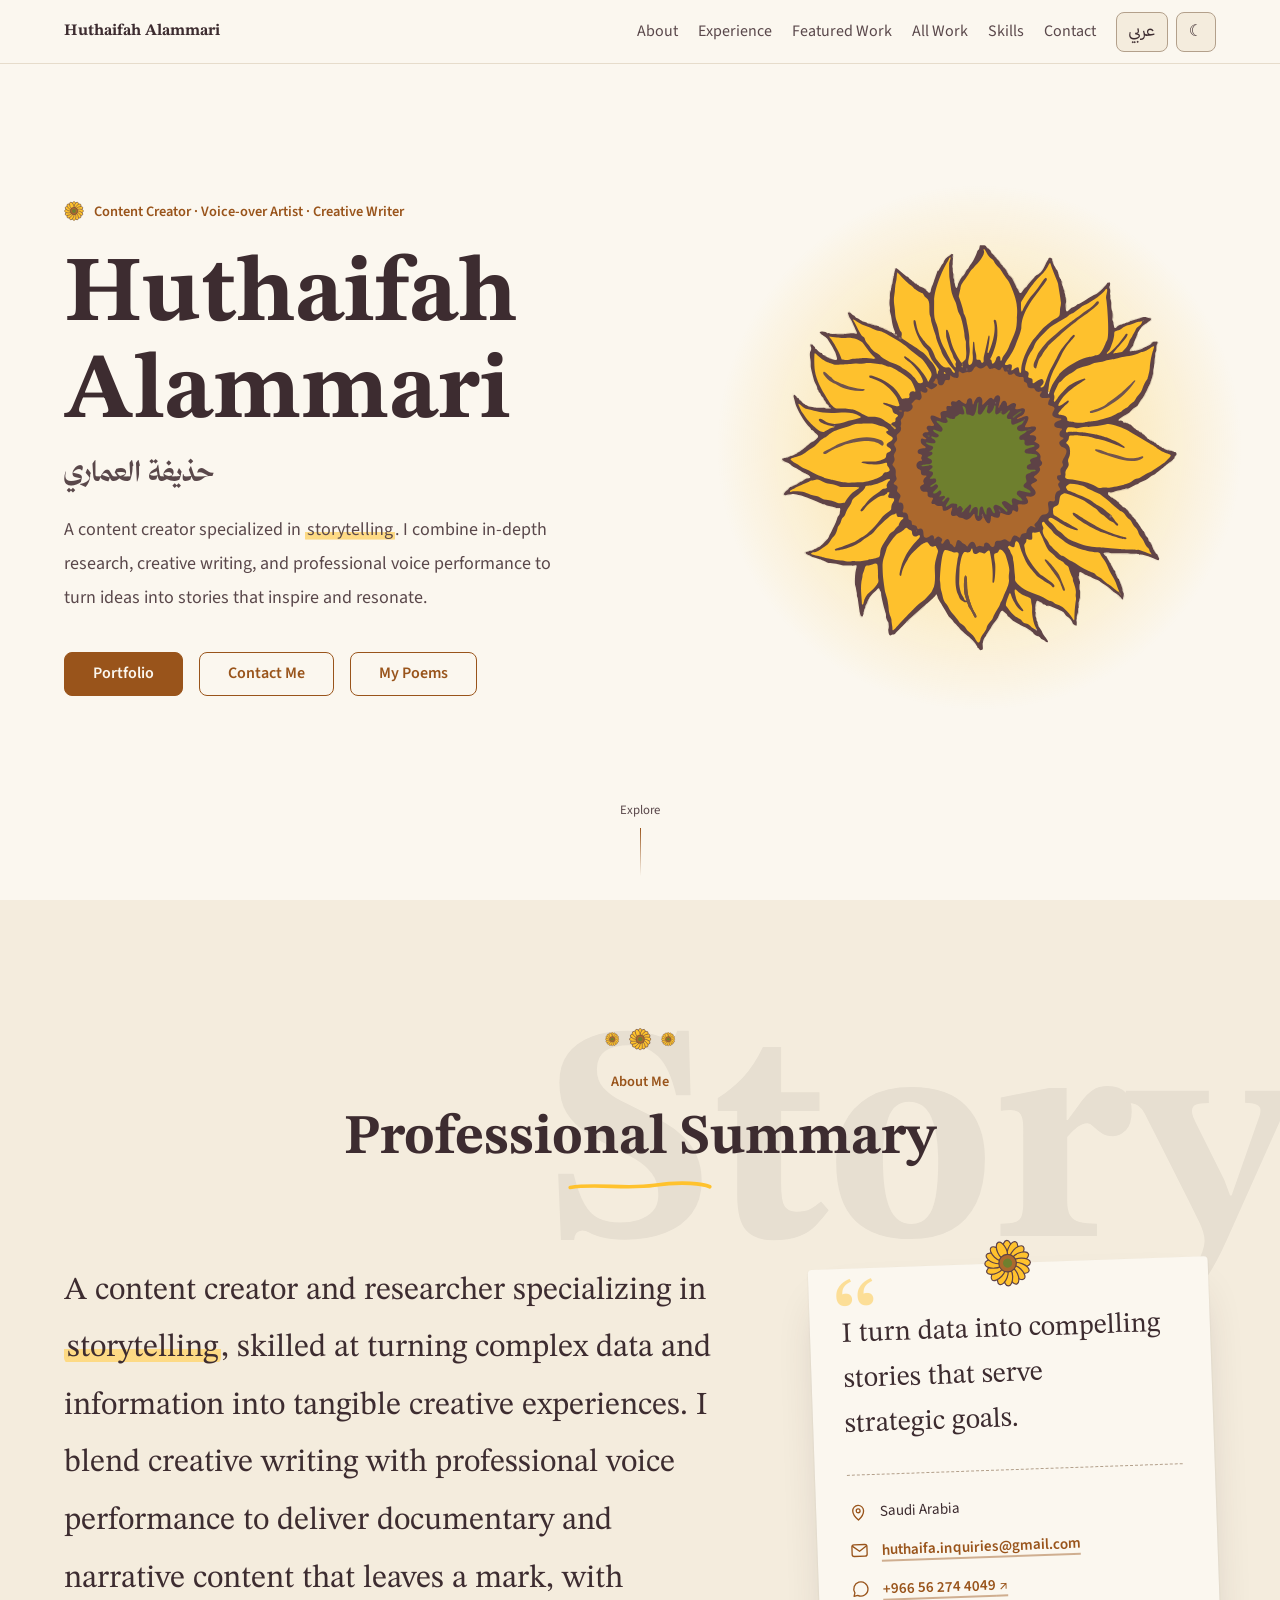
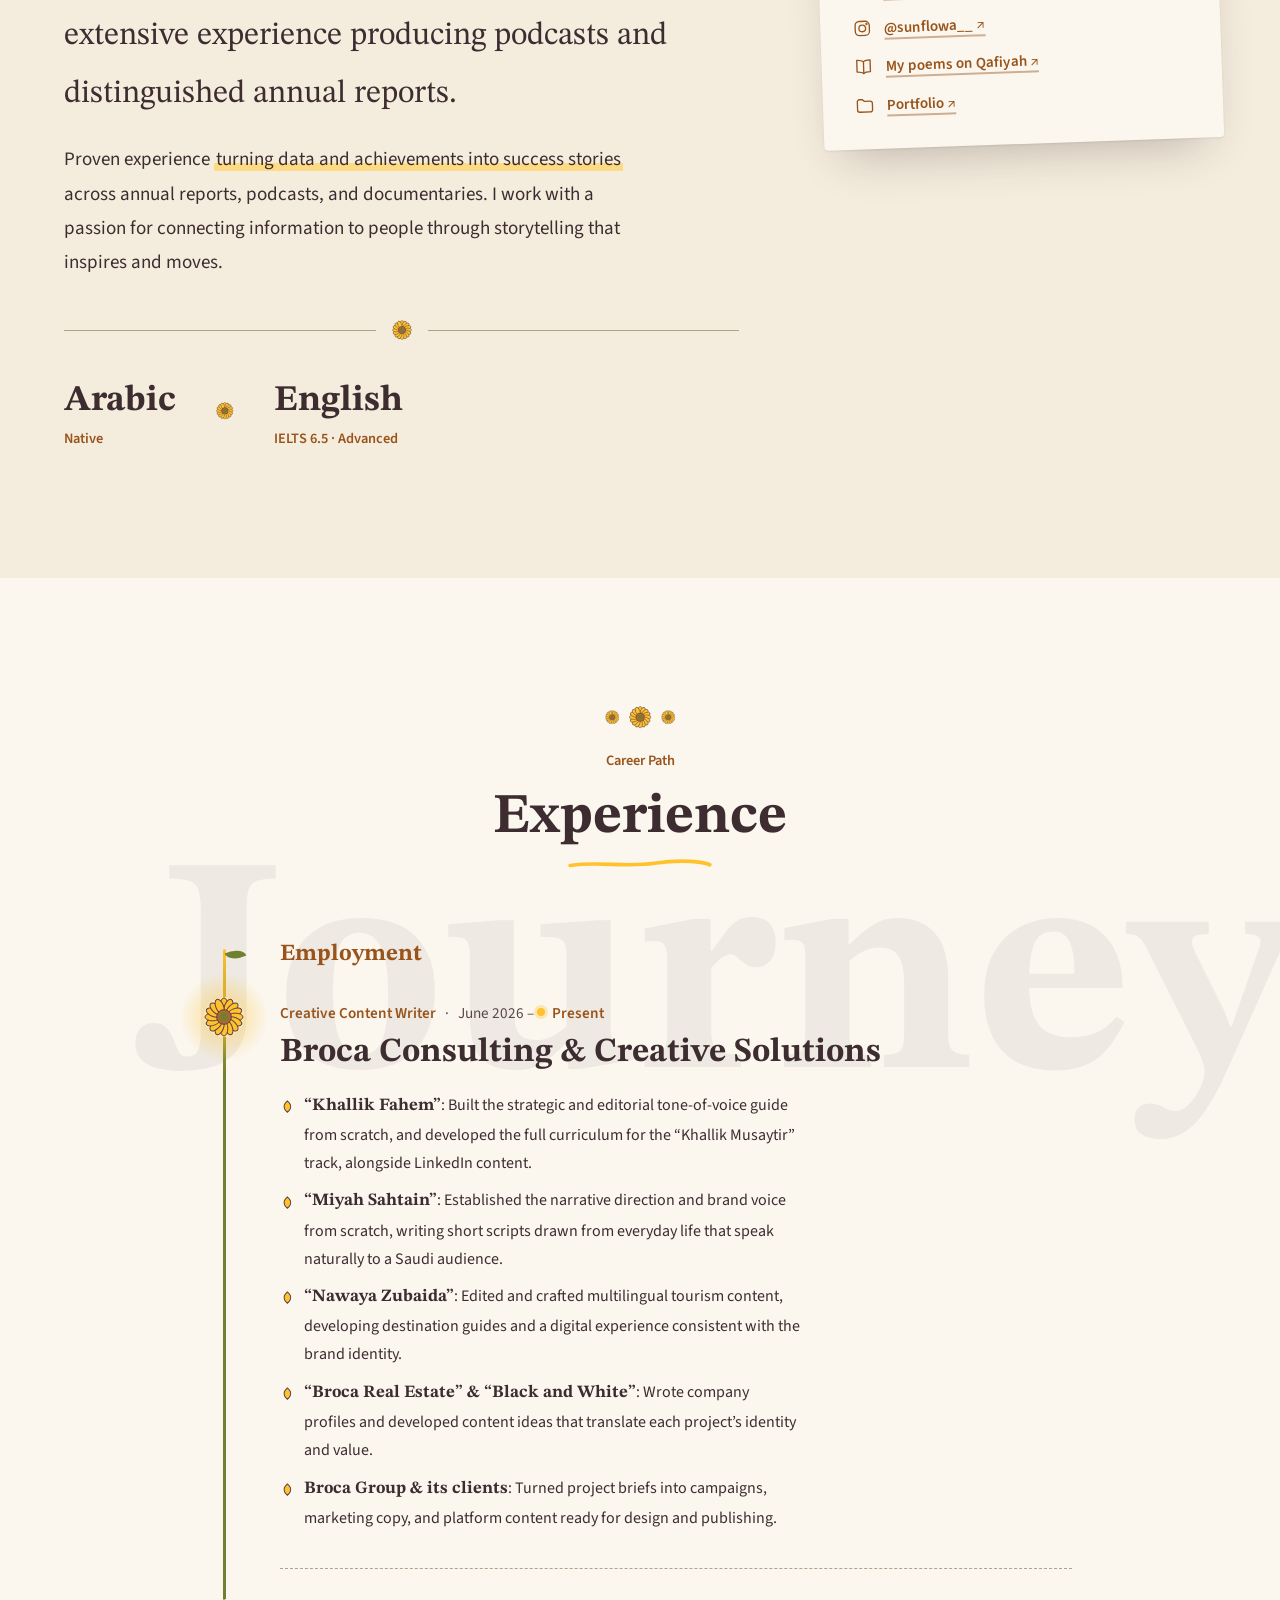
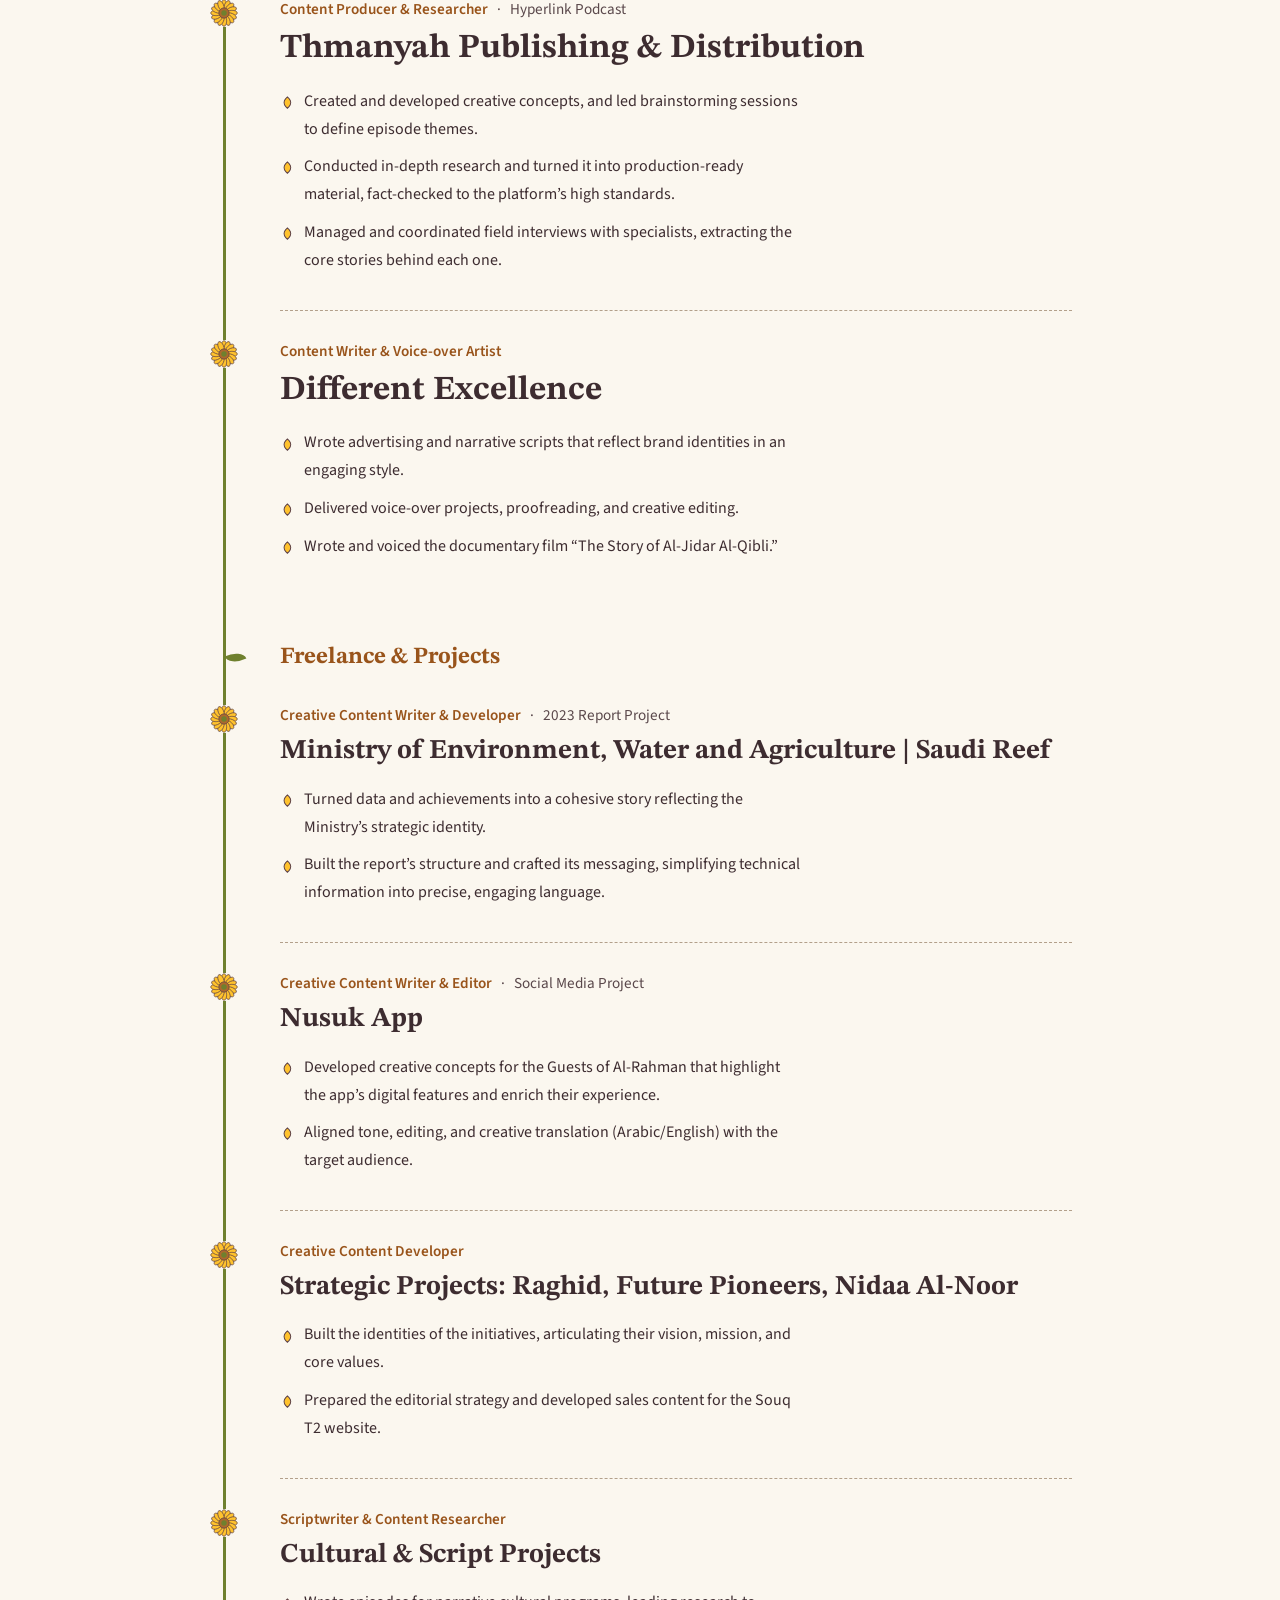
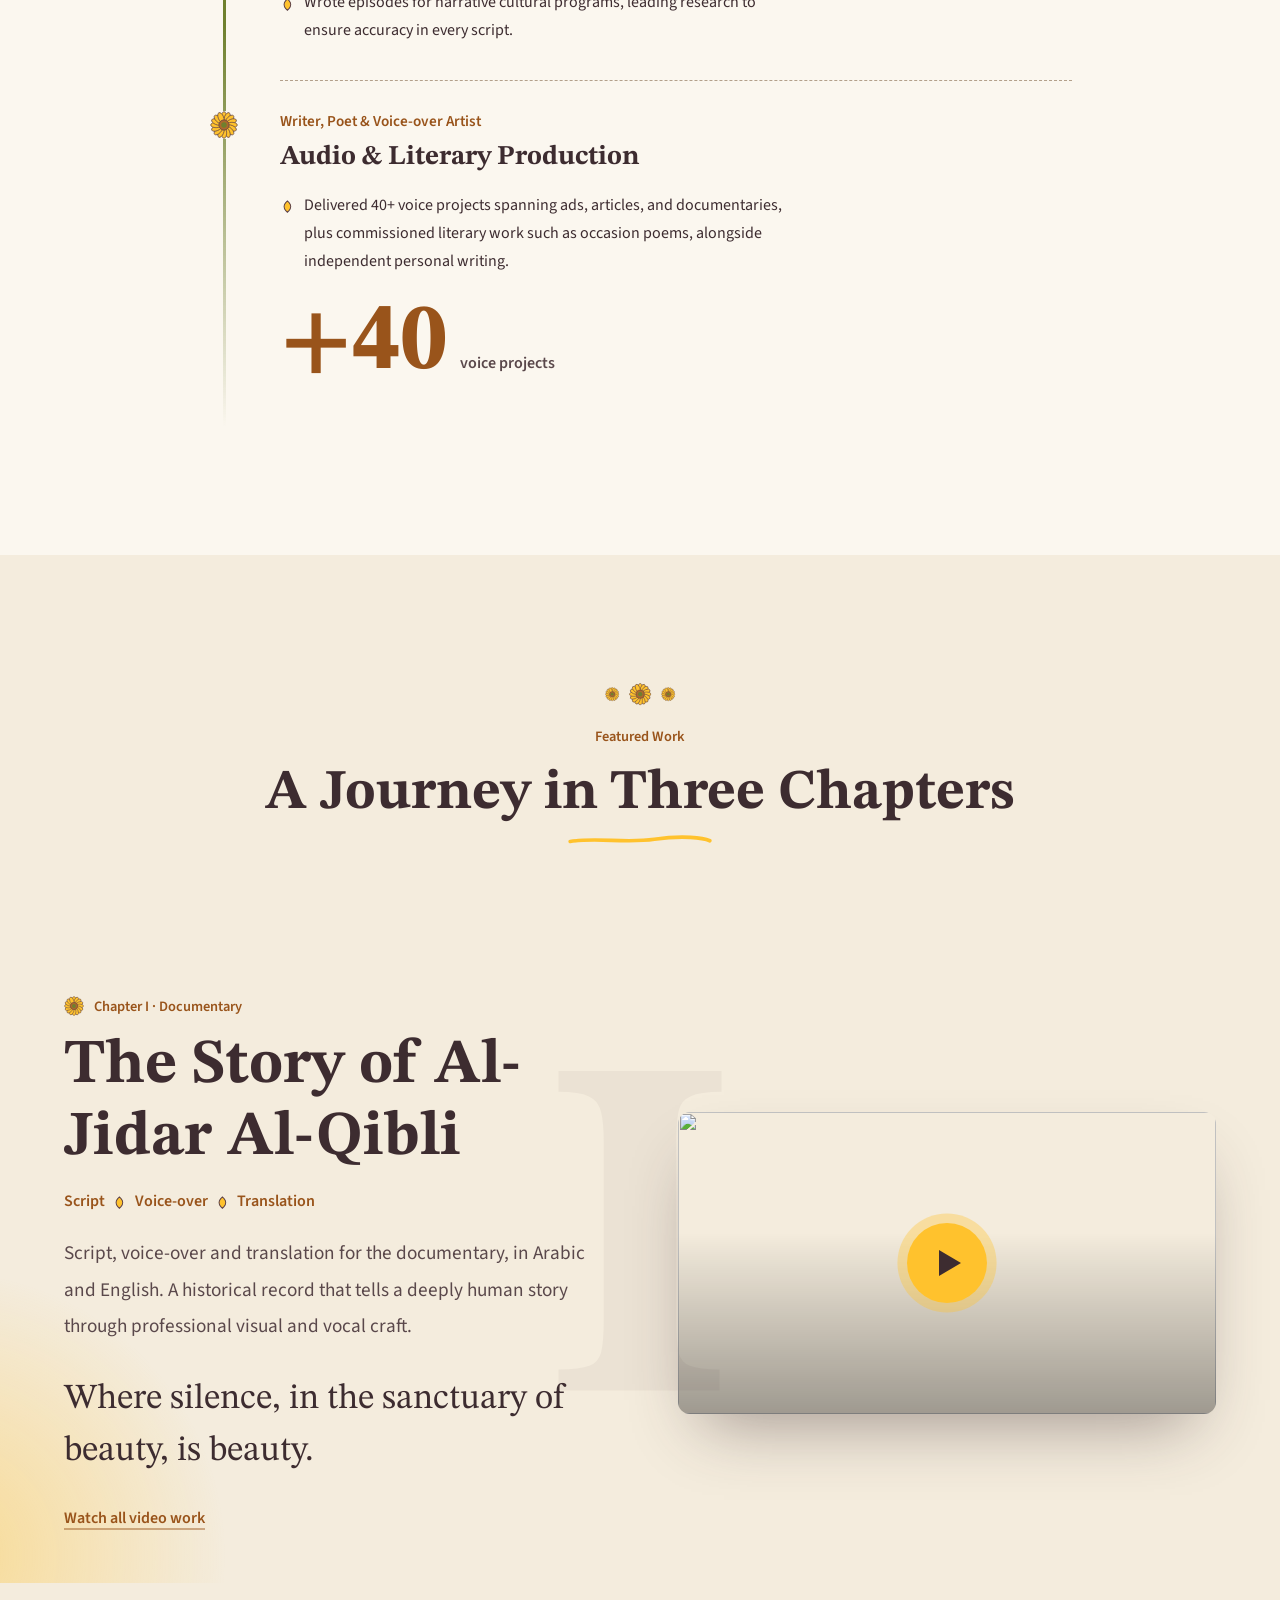
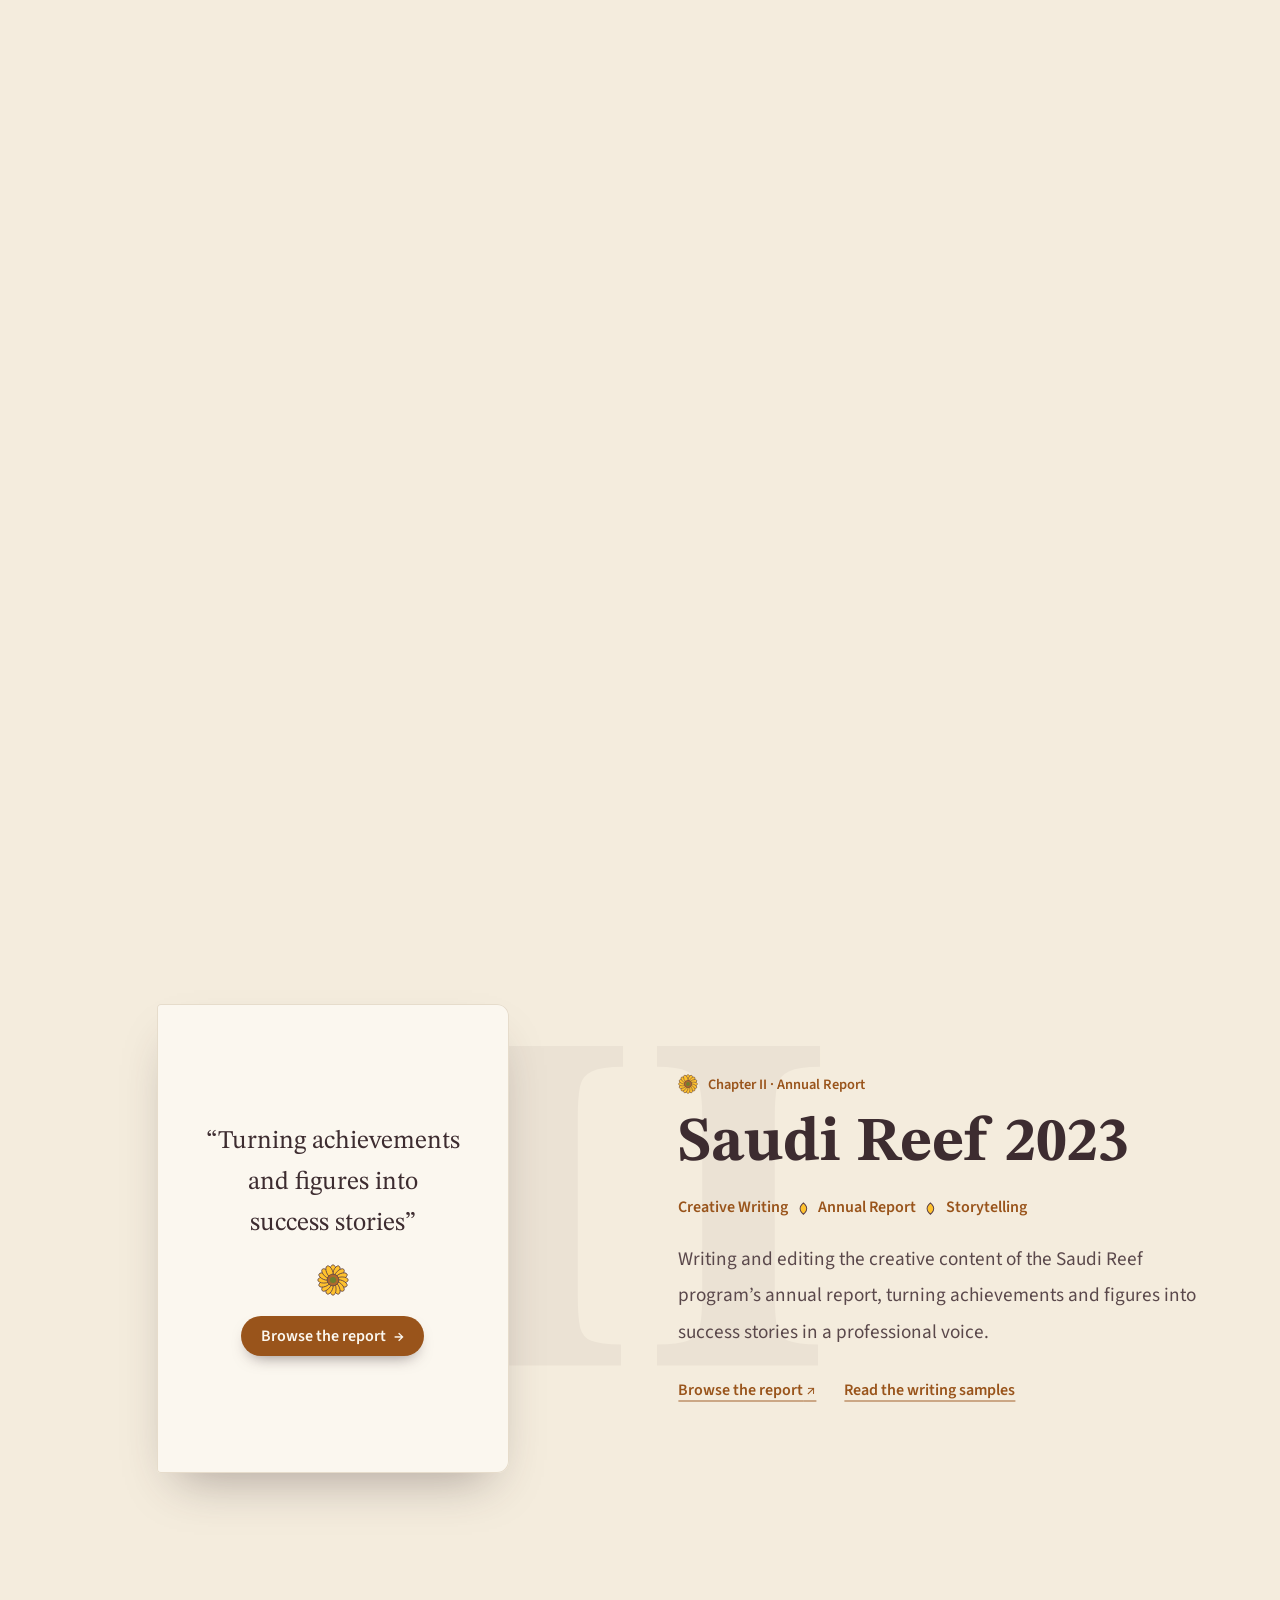
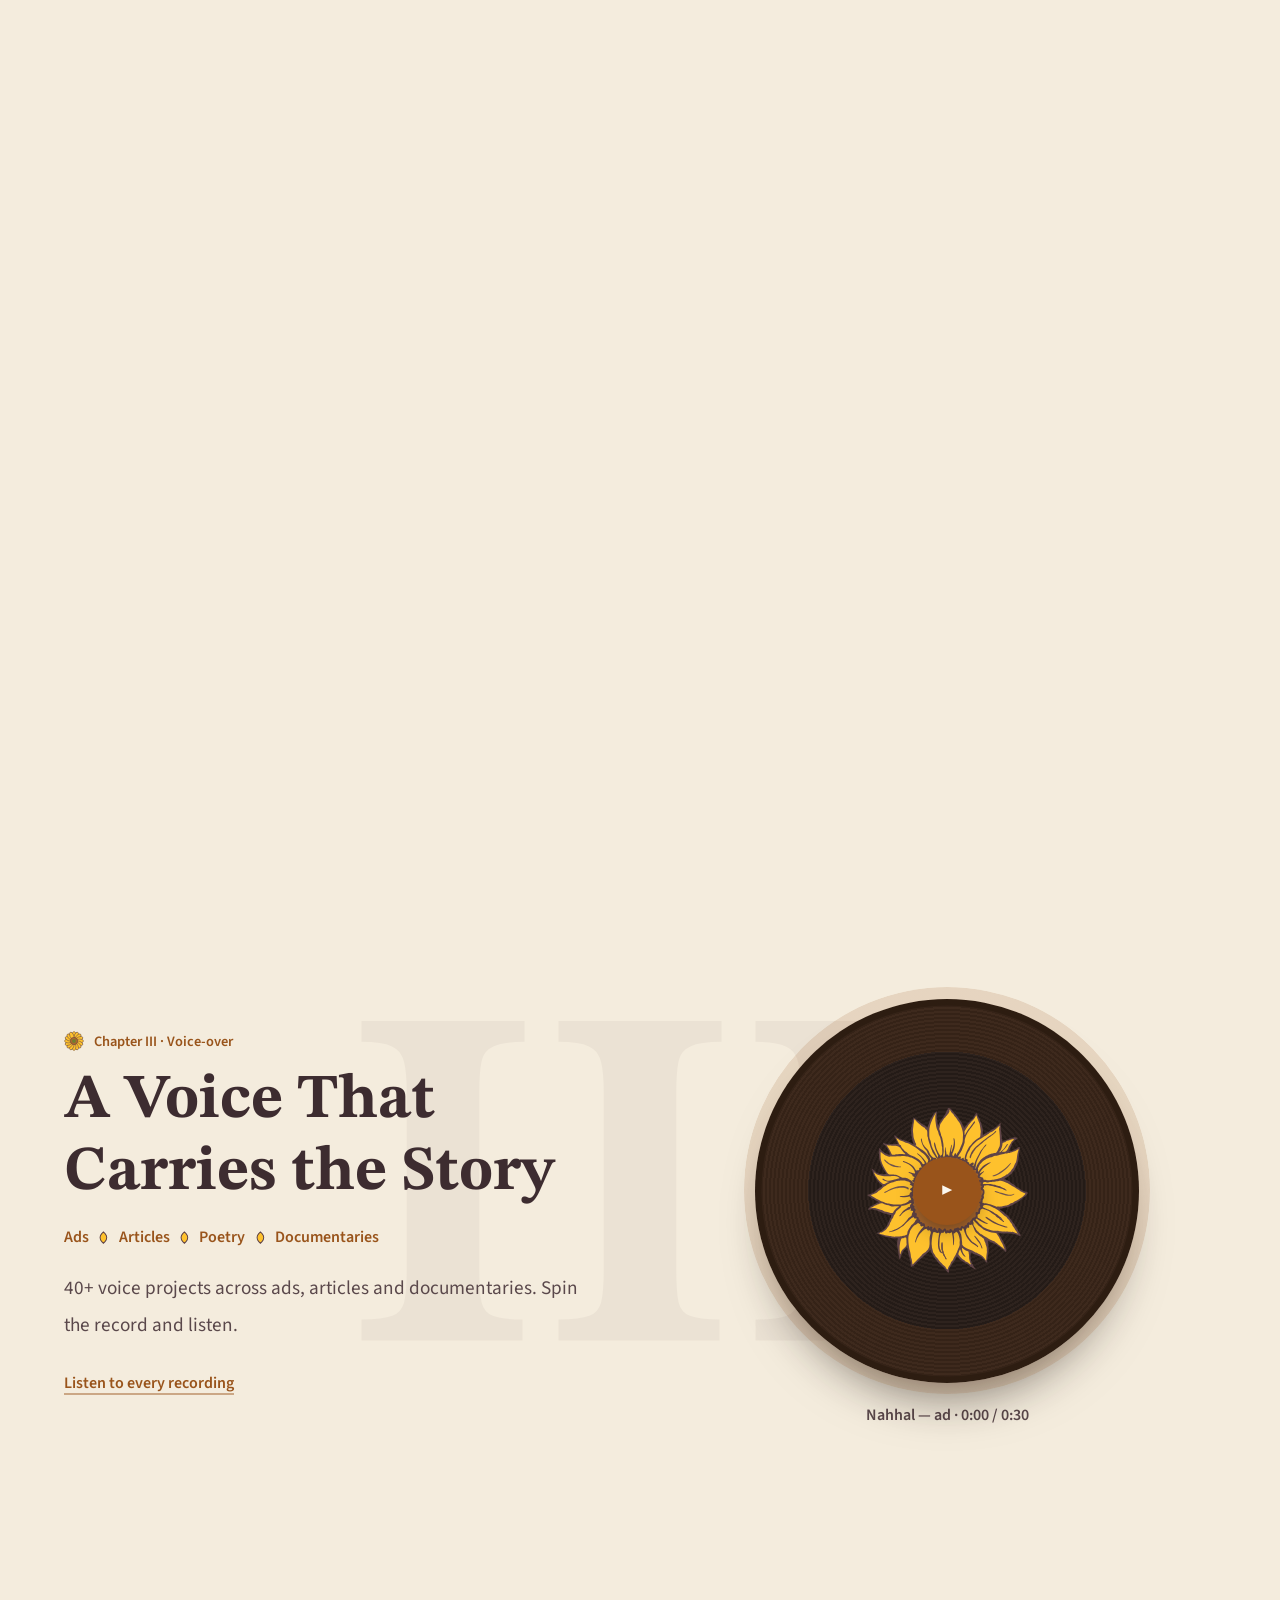
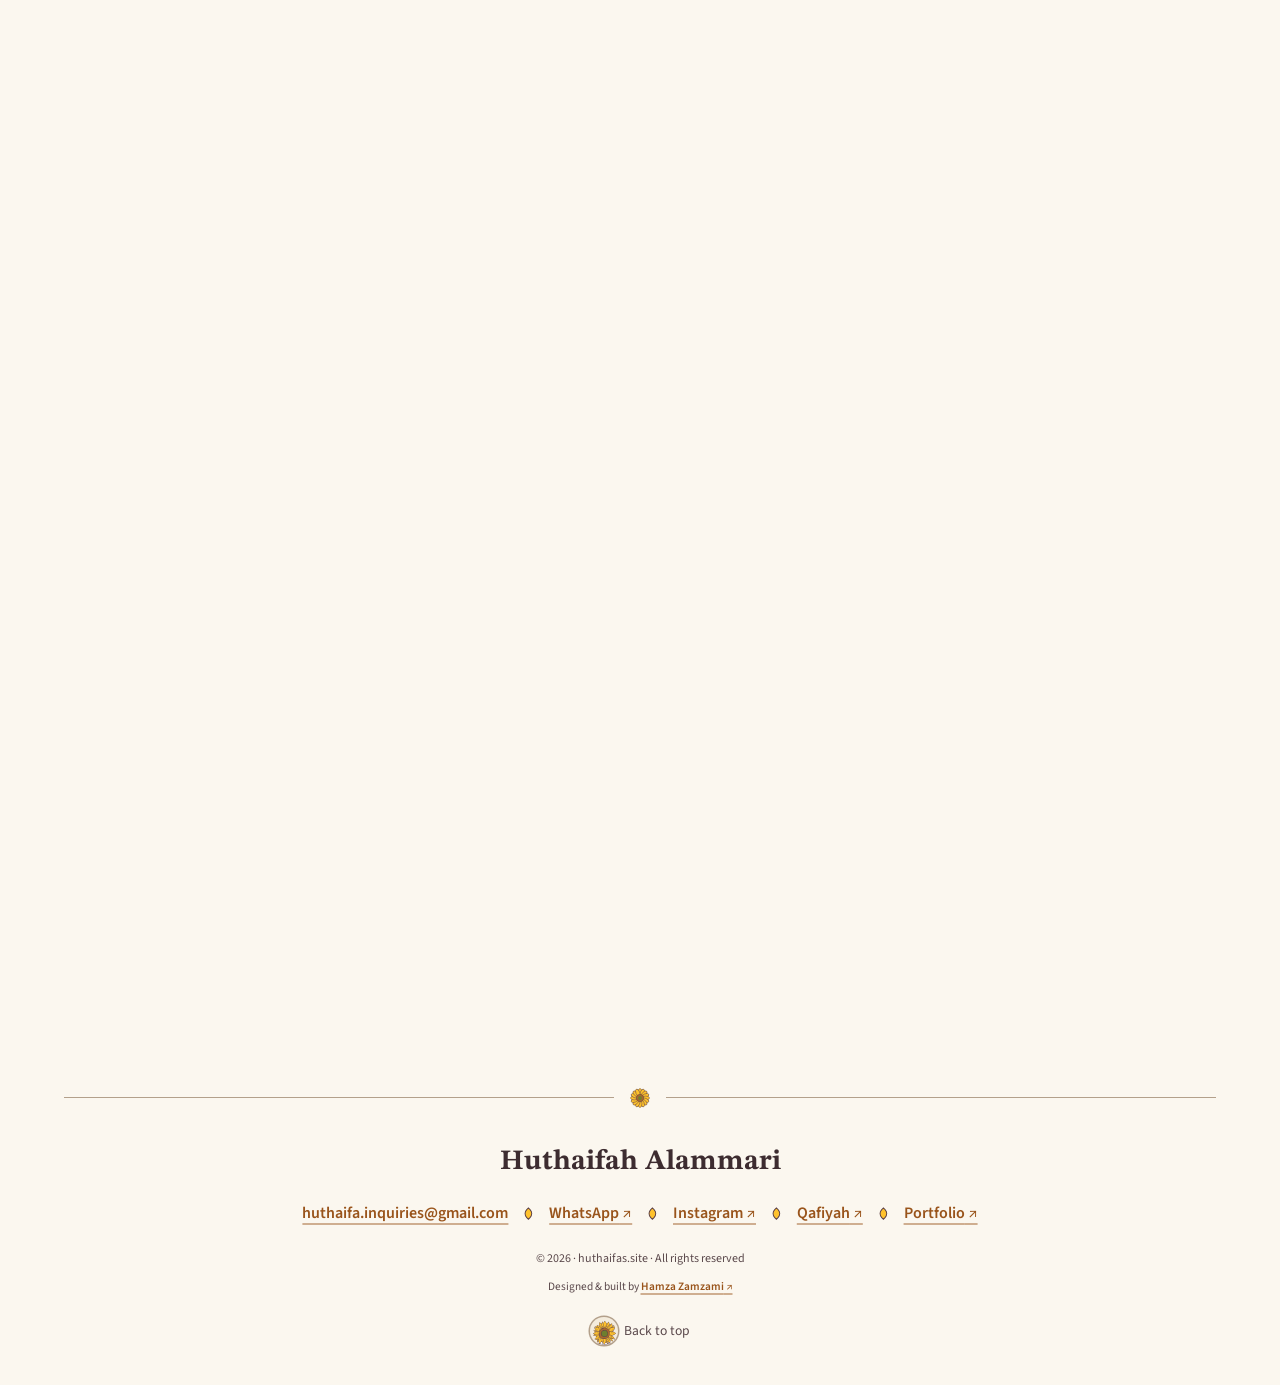
==== commit 72b941fd: "«ديواني» in hero, about card and contact; chapter III record plays Nahhal" ====
--- a/en/index.html
+++ b/en/index.html
@@ -123,6 +123,7 @@
           <div class="hero-actions">
             <a class="btn-primary" href="https://drive.google.com/drive/folders/1adrf3SVzUqDVwgOwex_jtM6HRGi3OKk7" target="_blank" rel="noopener">Portfolio</a>
             <a class="btn-secondary" href="#contact">Contact Me</a>
+            <a class="btn-secondary" href="https://qafiyah.com/poets/hRwL" target="_blank" rel="noopener">My Poems</a>
           </div>
         </div>
         <div class="hero-art">
@@ -165,6 +166,7 @@
                 <li><svg class="icon" viewBox="0 0 24 24" aria-hidden="true"><rect x="3" y="5" width="18" height="14" rx="2.5"/><path d="m3.8 6.8 8.2 6.2 8.2-6.2"/></svg><a class="link" href="mailto:huthaifa.inquiries@gmail.com" dir="ltr">huthaifa.inquiries@gmail.com</a></li>
                 <li><svg class="icon" viewBox="0 0 24 24" aria-hidden="true"><path d="M20.5 11.5a8.5 8.5 0 0 1-12.6 7.4L3.5 20l1.2-4.2a8.5 8.5 0 1 1 15.8-4.3z"/></svg><a class="link" href="https://wa.me/966562744049" target="_blank" rel="noopener" dir="ltr">+966 56 274 4049</a></li>
                 <li><svg class="icon" viewBox="0 0 24 24" aria-hidden="true"><rect x="3.5" y="3.5" width="17" height="17" rx="5"/><circle cx="12" cy="12" r="4"/><circle cx="17.2" cy="6.8" r=".6" fill="currentColor"/></svg><a class="link" href="https://www.instagram.com/sunflowa__/" target="_blank" rel="noopener" dir="ltr">@sunflowa__</a></li>
+                <li><svg class="icon" viewBox="0 0 24 24" aria-hidden="true"><path d="M12 6.5C10.5 5 8 4.5 4 4.5v14c4 0 6.5.5 8 2 1.5-1.5 4-2 8-2v-14c-4 0-6.5.5-8 2z"/><path d="M12 6.5v14"/></svg><a class="link" href="https://qafiyah.com/poets/hRwL" target="_blank" rel="noopener">My poems on Qafiyah</a></li>
                 <li><svg class="icon" viewBox="0 0 24 24" aria-hidden="true"><path d="M3 7.5A2.5 2.5 0 0 1 5.5 5h3.8l2.2 2.2h7a2.5 2.5 0 0 1 2.5 2.5v7.8a2.5 2.5 0 0 1-2.5 2.5h-13A2.5 2.5 0 0 1 3 17.5z"/></svg><a class="link" href="https://drive.google.com/drive/folders/1adrf3SVzUqDVwgOwex_jtM6HRGi3OKk7" target="_blank" rel="noopener">Portfolio</a></li>
               </ul>
             </div>
@@ -359,11 +361,11 @@
             <div class="ch-media">
               <div class="record" x-data="track" :class="{ 'is-playing': playing }" :style="`--p: ${progress}`">
                 <div class="record-disc" aria-hidden="true"><img src="../assets/sunflower.svg" alt="" width="2630" height="2630" loading="lazy"></div>
-                <button type="button" class="record-btn" @click="toggle()" :aria-pressed="playing" aria-label="Play: Epic ad">
+                <button type="button" class="record-btn" @click="toggle()" :aria-pressed="playing" aria-label="Play: Nahhal ad">
                   <span aria-hidden="true" x-text="playing ? '❚❚' : '▶'">▶</span>
                 </button>
-                <p class="record-meta">Epic — ad · <span x-text="time">0:00</span> / 0:44</p>
-                <audio x-ref="audio" src="../assets/audio/ad-epic.mp3" preload="none" controls></audio>
+                <p class="record-meta">Nahhal — ad · <span x-text="time">0:00</span> / 0:30</p>
+                <audio x-ref="audio" src="../assets/audio/ad-nahhal.mp3" preload="none" controls></audio>
               </div>
             </div>
           </div>
@@ -678,8 +680,8 @@
           </a>
           <a class="cta" href="https://qafiyah.com/poets/hRwL" target="_blank" rel="noopener">
             <svg class="mark cta-mark" aria-hidden="true"><use href="#sunflower"/></svg>
-            <span class="cta-label">Qafiyah</span>
-            <span class="cta-detail">My poetry collection</span>
+            <span class="cta-label">My Poems</span>
+            <span class="cta-detail">on Qafiyah</span>
             <span class="cta-arrow" aria-hidden="true">→</span>
           </a>
         </div>
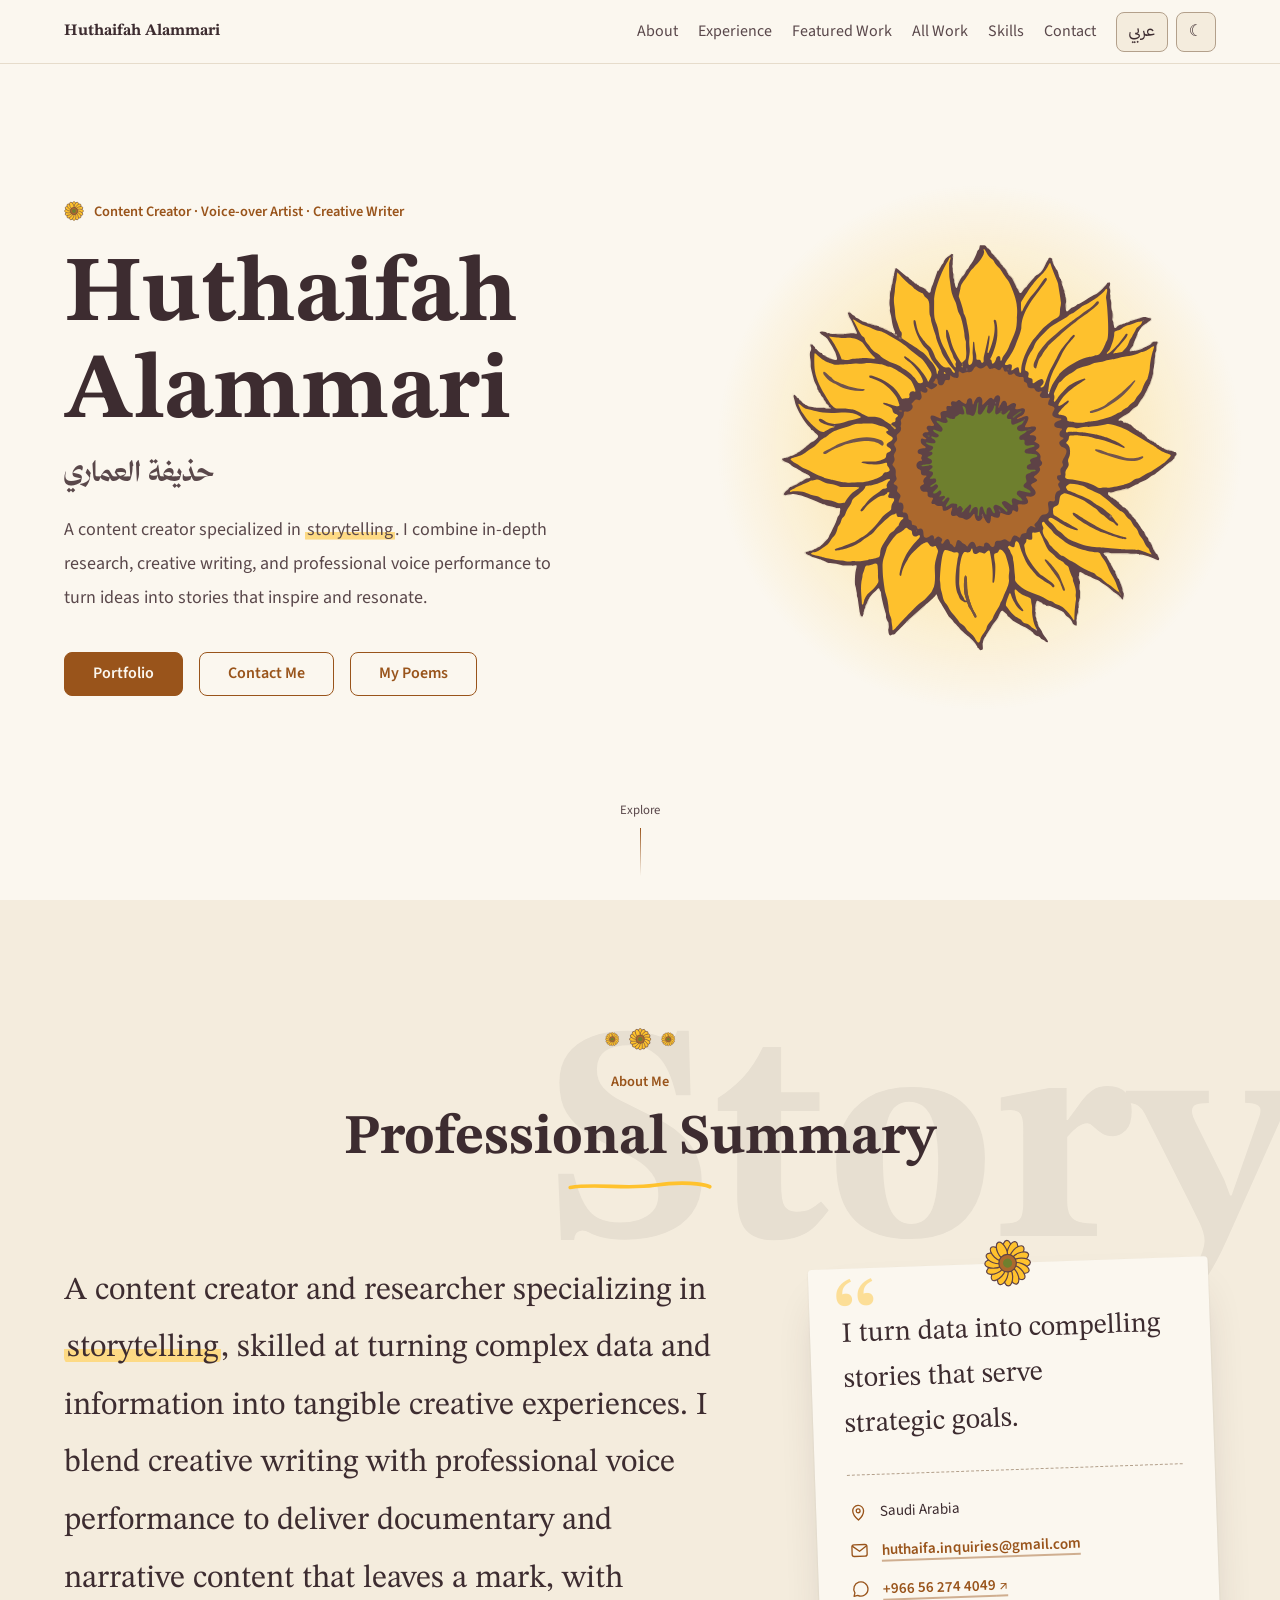
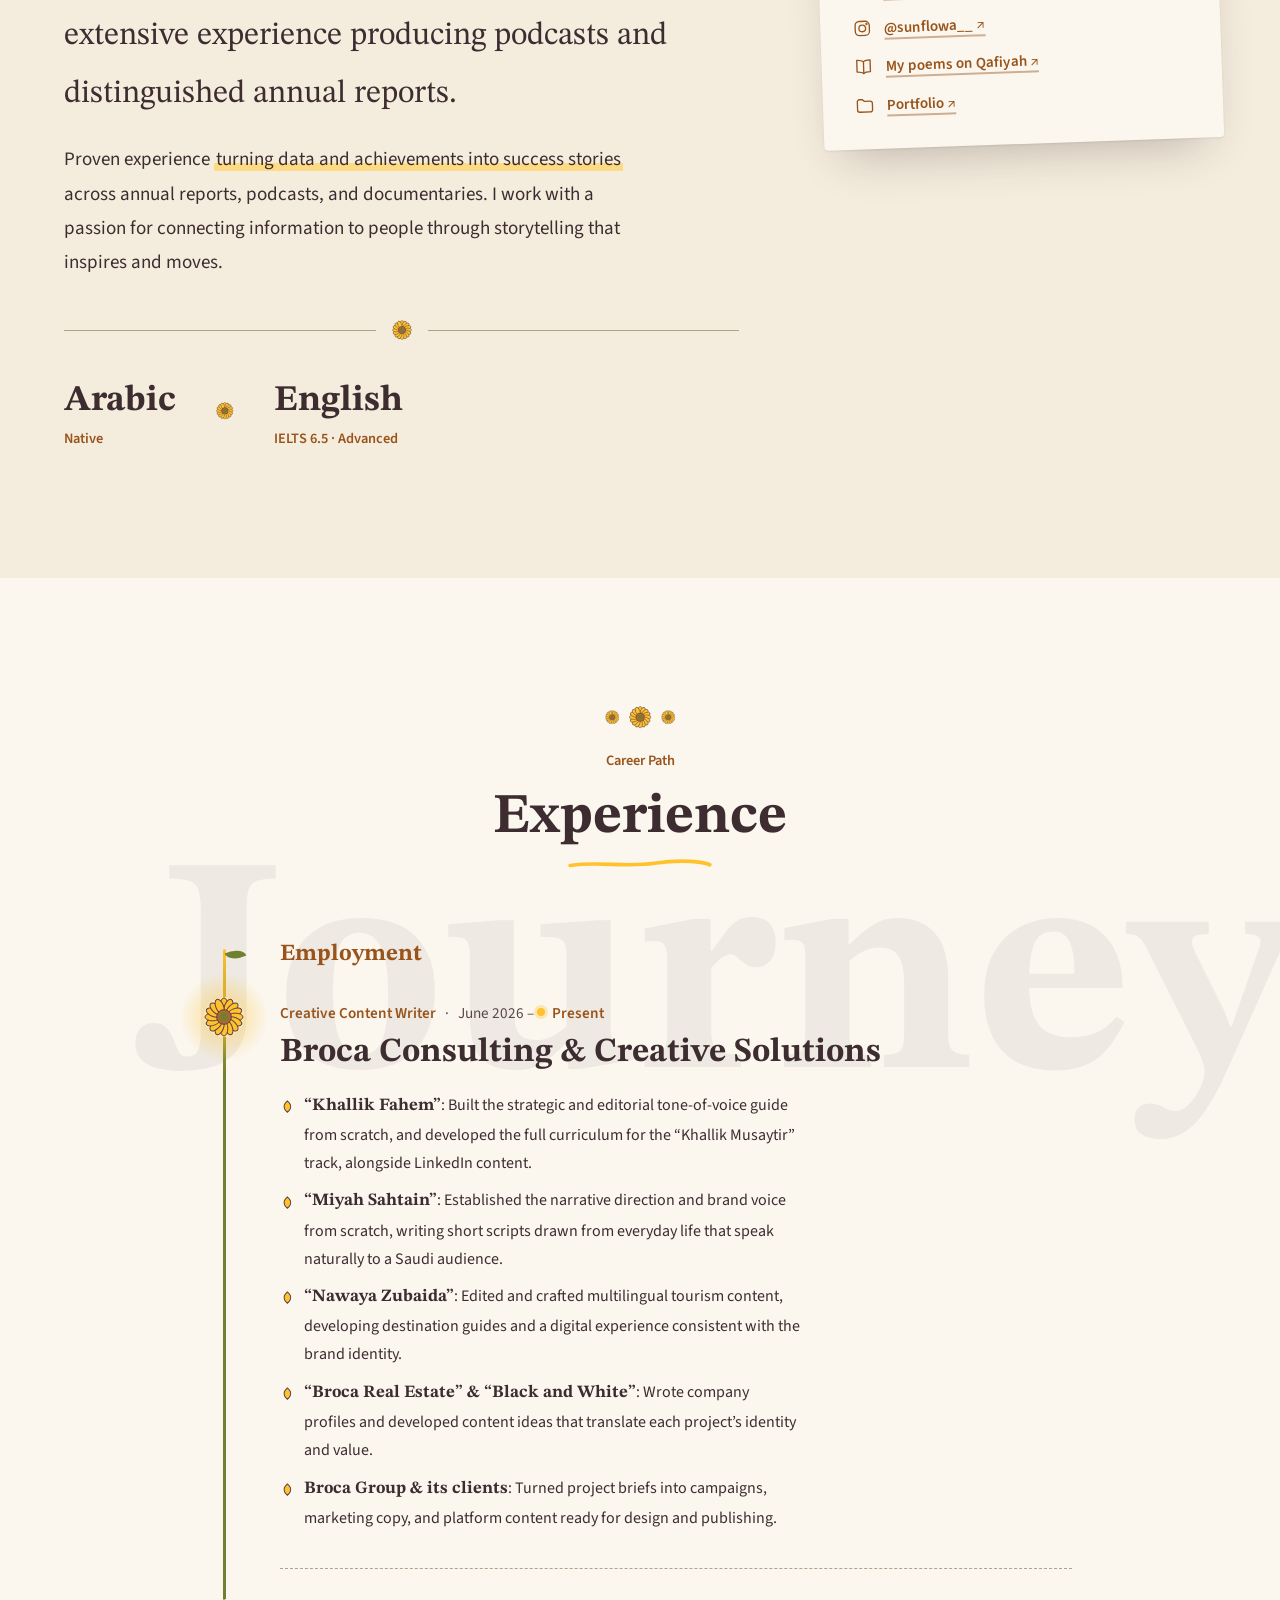
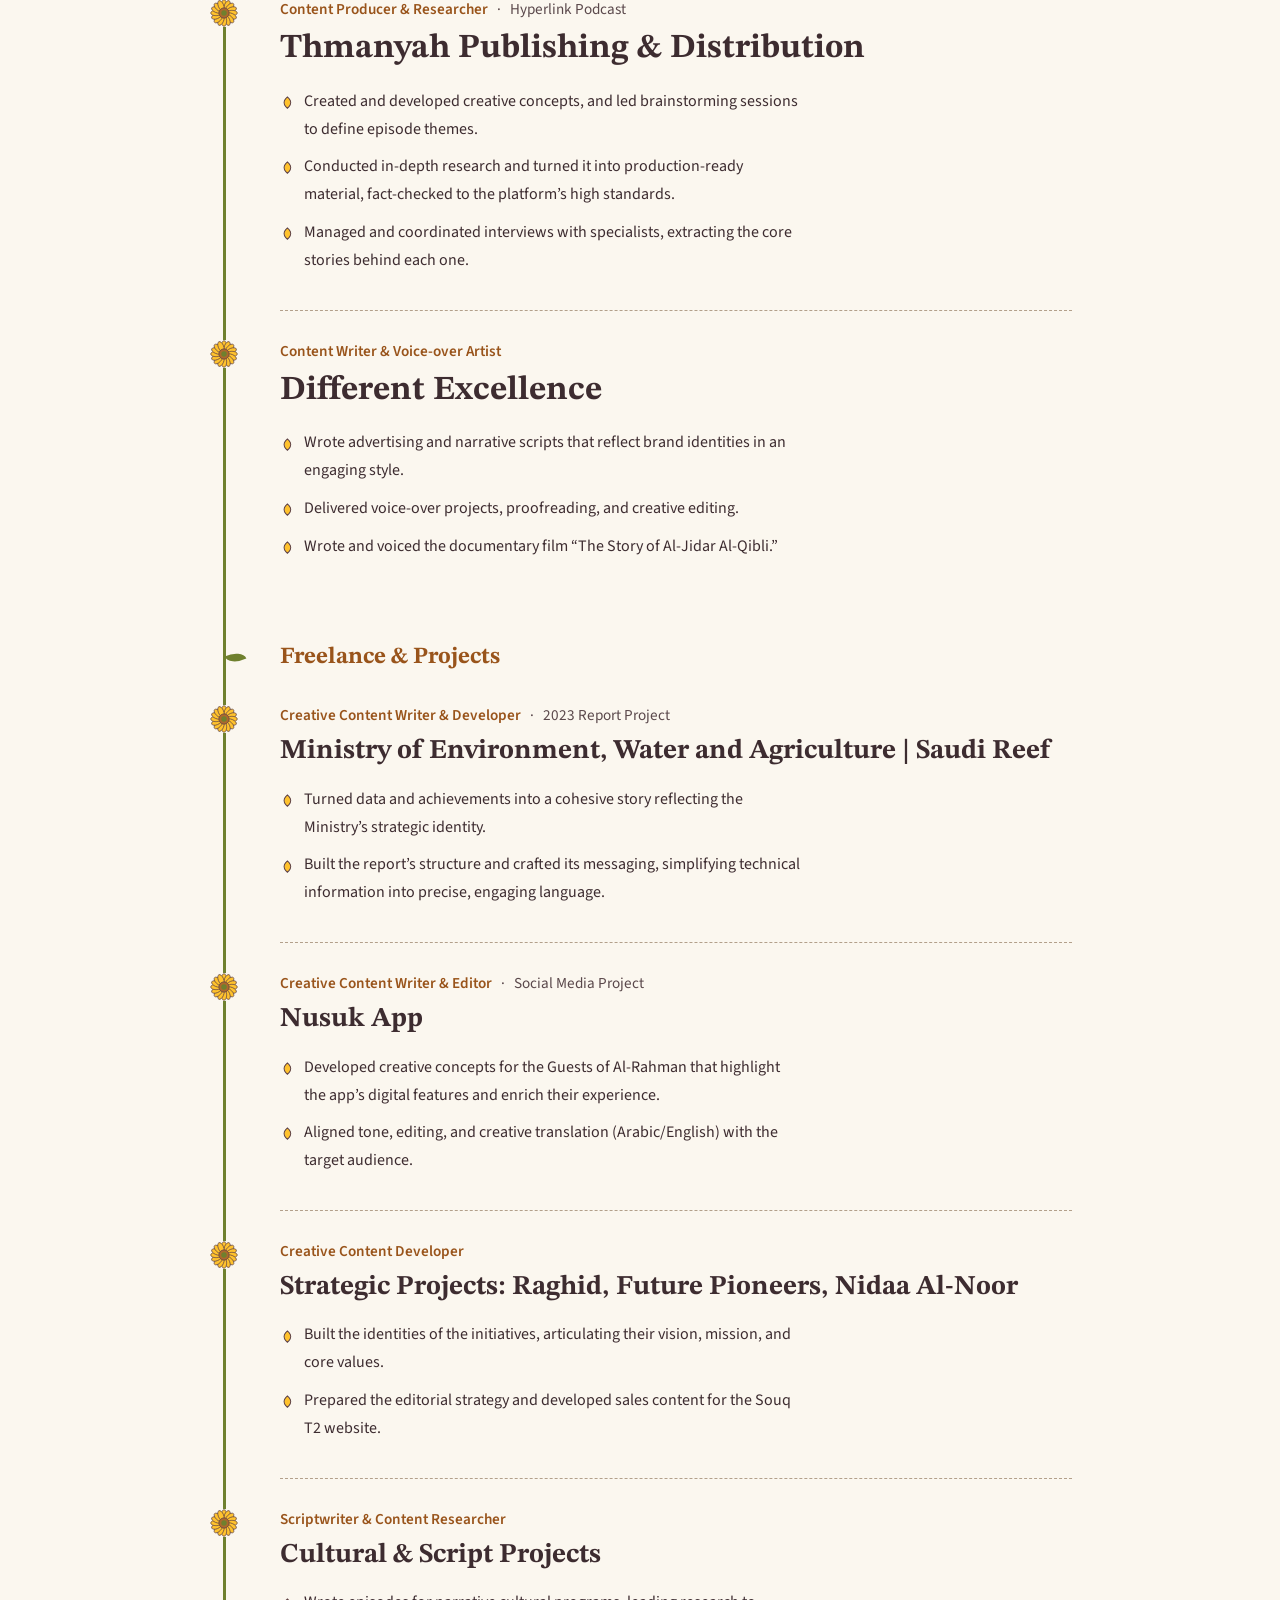
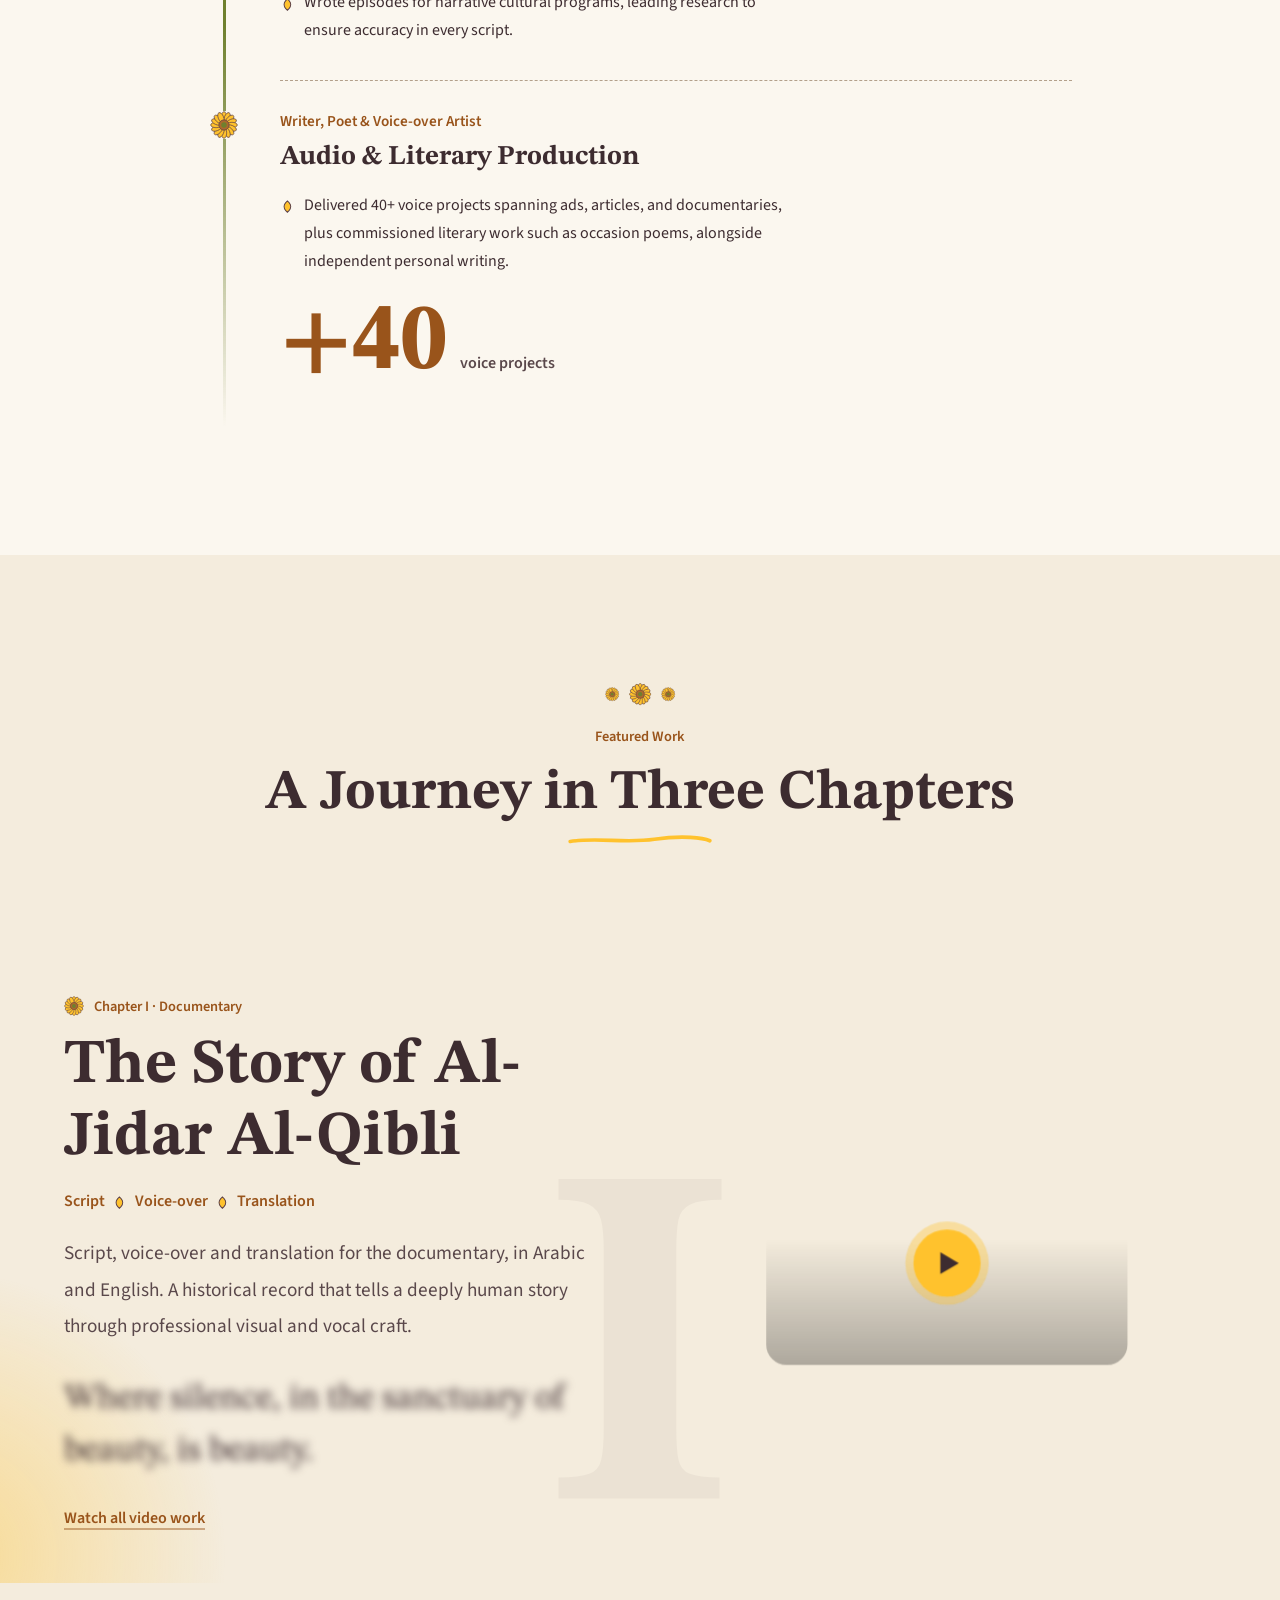
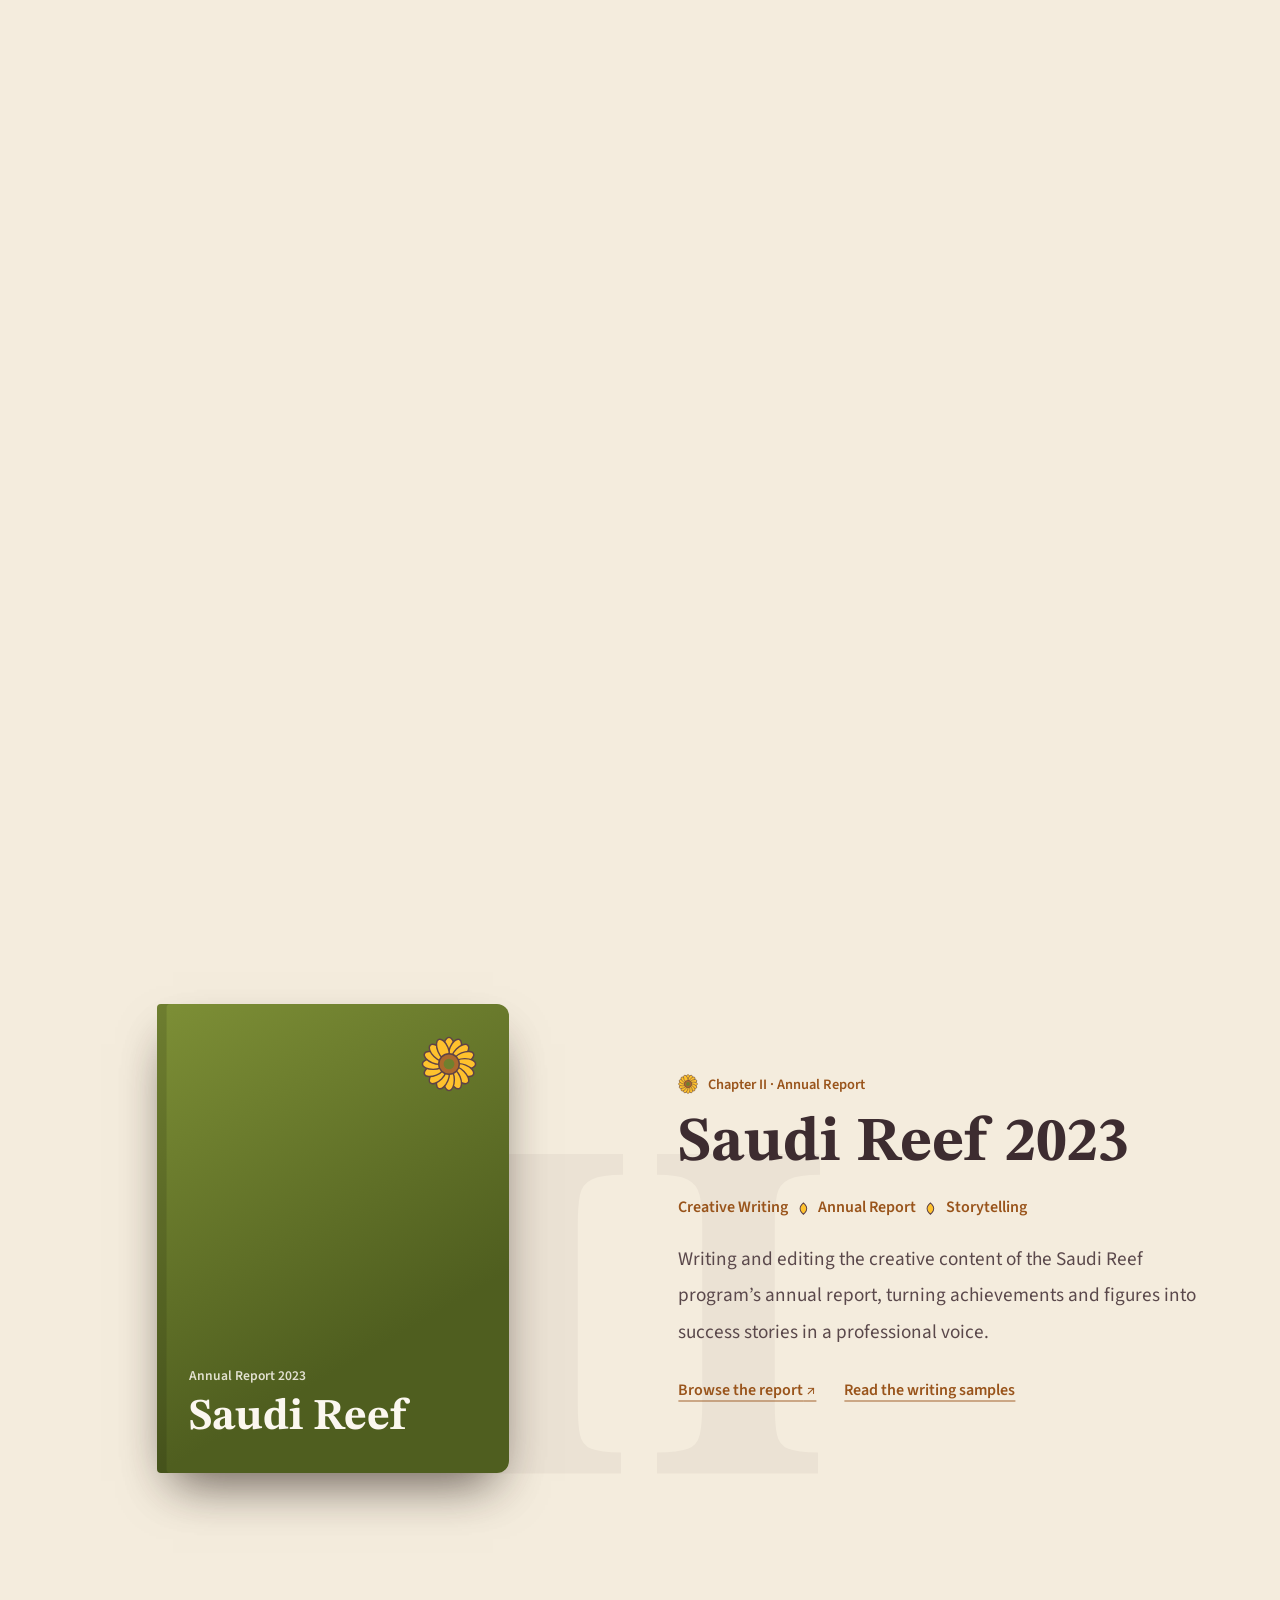
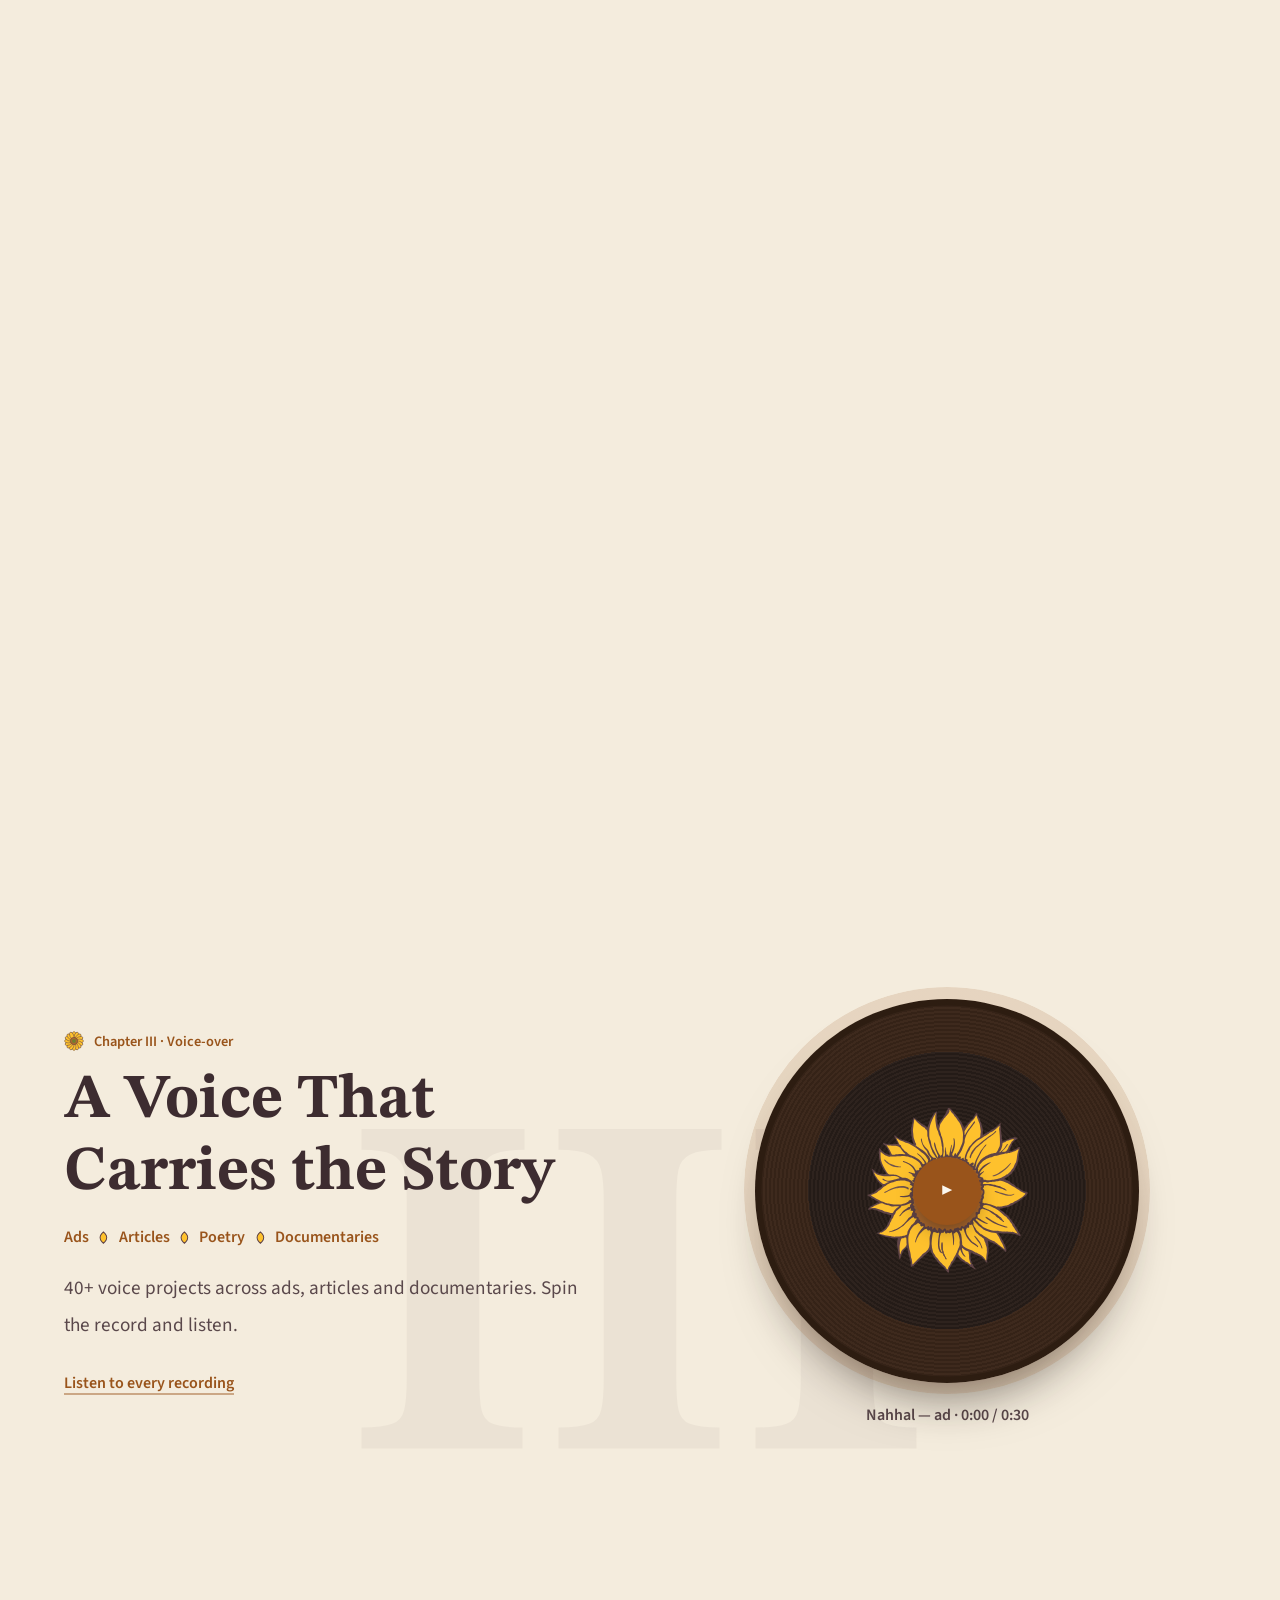
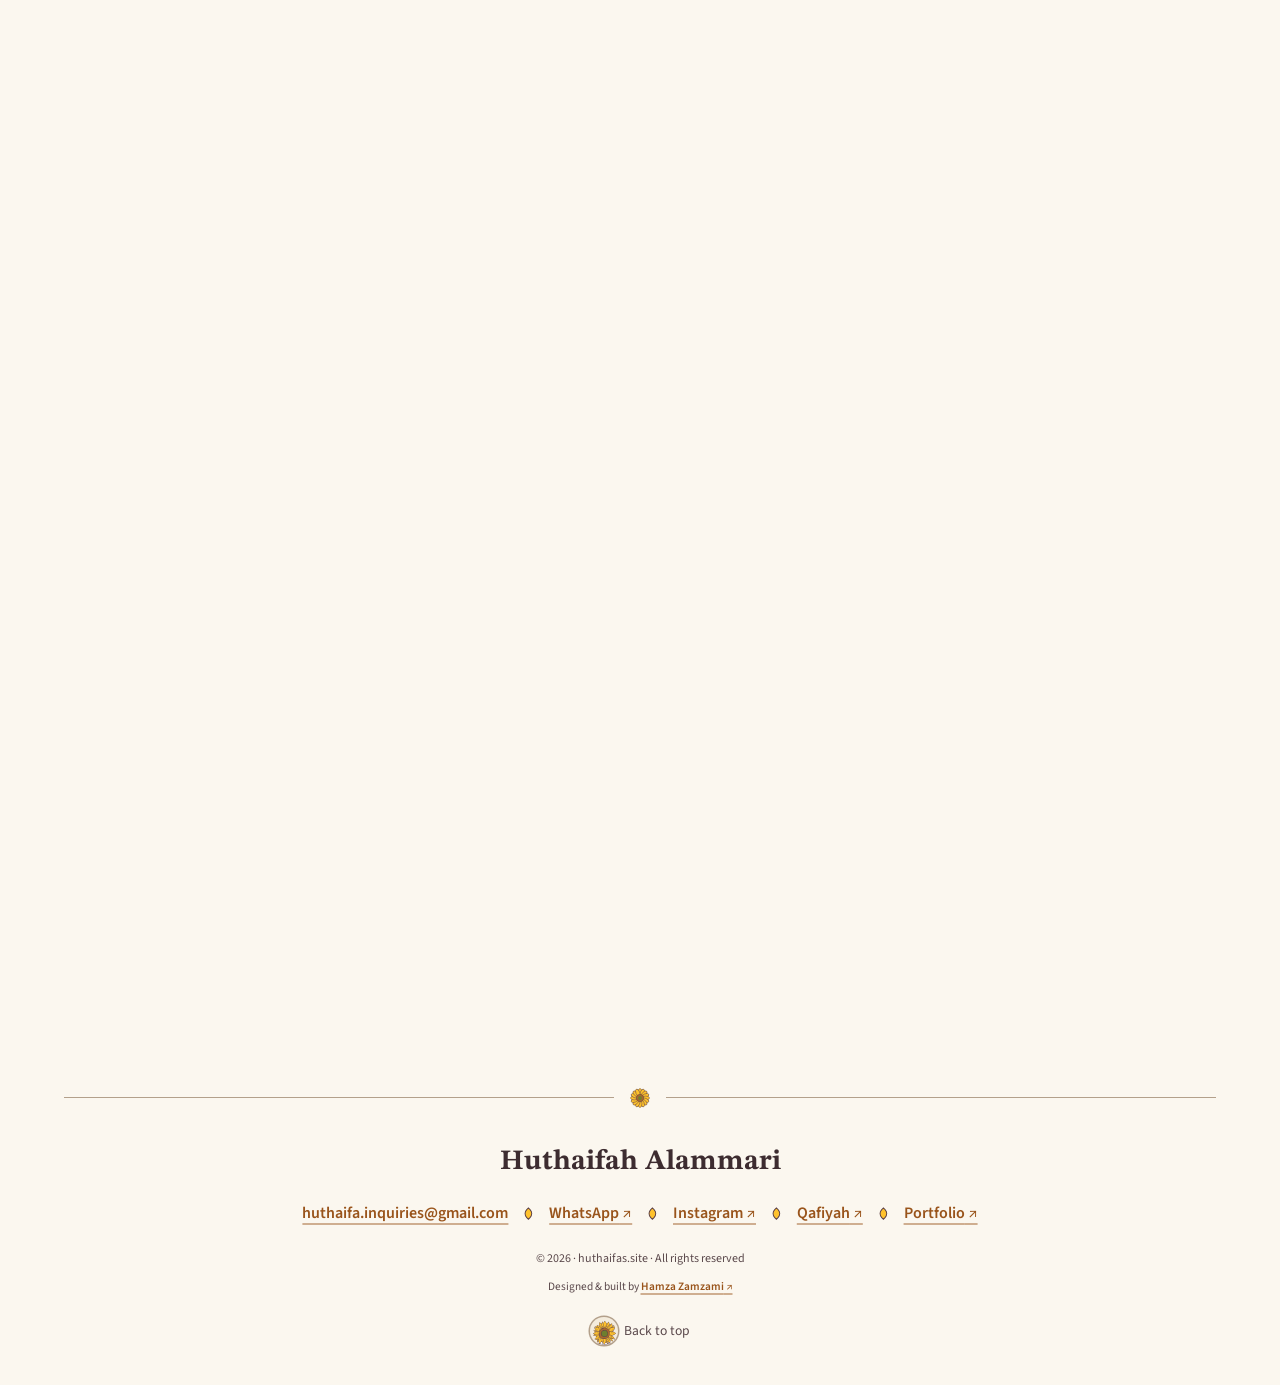
==== commit 1b545b71: "Drop «الميدانية»; RTL external arrows all ↖; mobile hero: primary button full row, scroll cue shown;" ====
--- a/en/index.html
+++ b/en/index.html
@@ -208,7 +208,7 @@
             <ul class="petals">
               <li>Created and developed creative concepts, and led brainstorming sessions to define episode themes.</li>
               <li>Conducted in-depth research and turned it into production-ready material, fact-checked to the platform’s high standards.</li>
-              <li>Managed and coordinated field interviews with specialists, extracting the core stories behind each one.</li>
+              <li>Managed and coordinated interviews with specialists, extracting the core stories behind each one.</li>
             </ul>
           </article>
 
--- a/style.css
+++ b/style.css
@@ -268,6 +268,7 @@
   animation: pulse 2.2s ease-in-out infinite;
 }
 @keyframes pulse { 50% { opacity: .3; scale: 1 .8; } }
+@keyframes bob { 50% { opacity: .4; translate: 0 .5rem; } }
 
 /* Staggered entrance; elements stay visible if animations are off */
 .hero-text > * { animation: rise .9s ease both; }
@@ -456,6 +457,9 @@
 .link:focus-visible { text-decoration-color: currentColor; }
 .link[target="_blank"]::after { content: " ↗" / ""; font-weight: 400; }
 [dir="rtl"] .link[target="_blank"]:not([dir="ltr"])::after { content: " ↖" / ""; }
+/* LTR text (phone, handles) inside Arabic: same ↖, on the same (left) side */
+[dir="rtl"] .link[target="_blank"][dir="ltr"]::after { content: none; }
+[dir="rtl"] .link[target="_blank"][dir="ltr"]::before { content: "↖ " / ""; font-weight: 400; }
 .icon {
   inline-size: 1.25rem;
   block-size: 1.25rem;
@@ -617,6 +621,7 @@
 
 @media (max-width: 56rem) {
   .stem { --stem-pad: 2.5rem; --line-x: .75rem; }
+  .petals li:lang(ar) { text-align: justify; } /* narrow Arabic columns read better as a full block */
 }
 
 /* =================== Contact: "sunrise finale" =================== */
@@ -1371,7 +1376,7 @@
 
 /* ---------- Tablet & phone: stacked, centred, compact hero ---------- */
 @media (max-width: 56rem) {
-  .hero { padding-block: 1.5rem 2.5rem; }
+  .hero { padding-block: 1.5rem 1rem; }
   .hero .container { grid-template-columns: 1fr; align-content: center; text-align: center; gap: 1.5rem; }
   .hero-art { order: -1; inline-size: clamp(9rem, 36vw, 16rem); }
   .eyebrow { justify-content: center; }
@@ -1379,7 +1384,8 @@
   .hero-desc { margin: 1.25rem auto 0; }
   .hero-actions { margin: 1.75rem auto 0; max-inline-size: 22rem; }
   .hero-actions > * { flex: 1; justify-content: center; }
-  .scroll-hint { display: none; }
+  .hero-actions > .btn-primary { flex-basis: 100%; } /* main action on its own row, the other two below */
+  .scroll-hint span { block-size: 2rem; animation: bob 1.8s ease-in-out infinite; }
 }
 @keyframes drop { from { opacity: 0; translate: 0 -.5rem; } }
 
